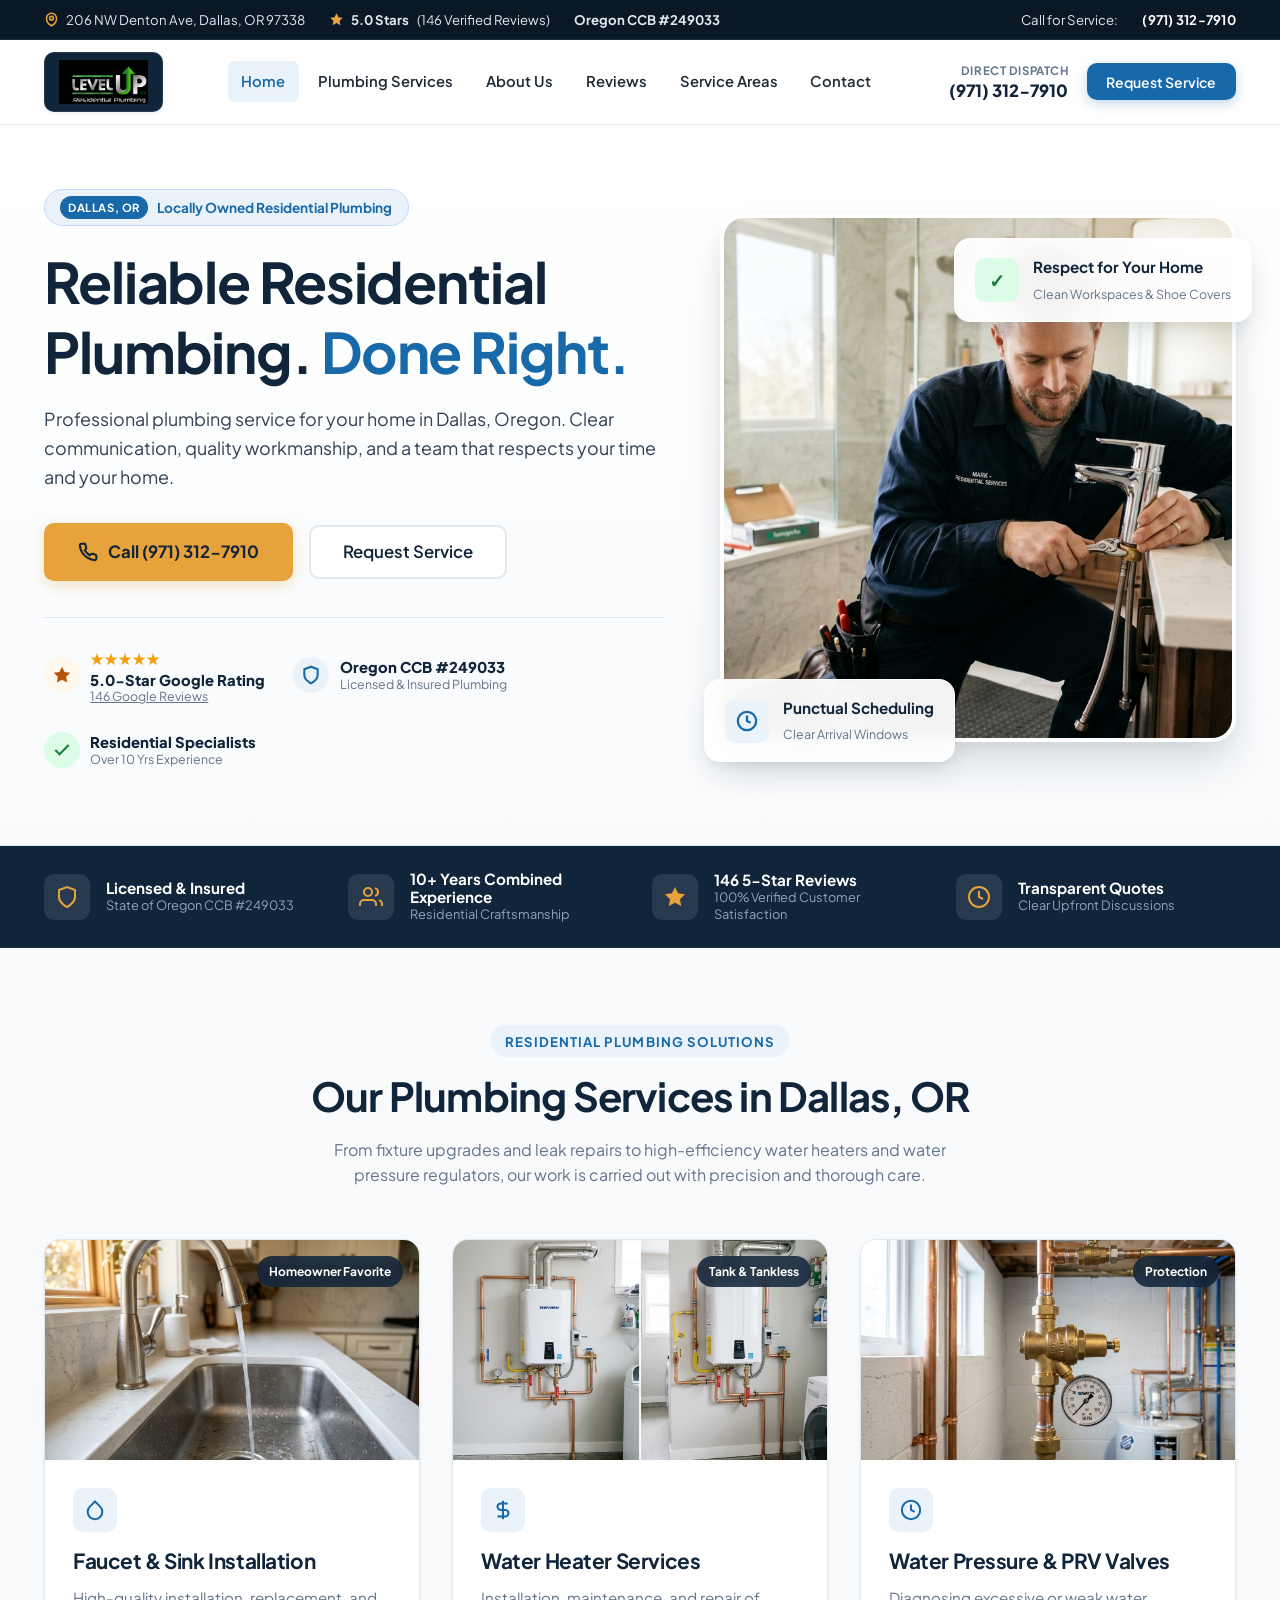
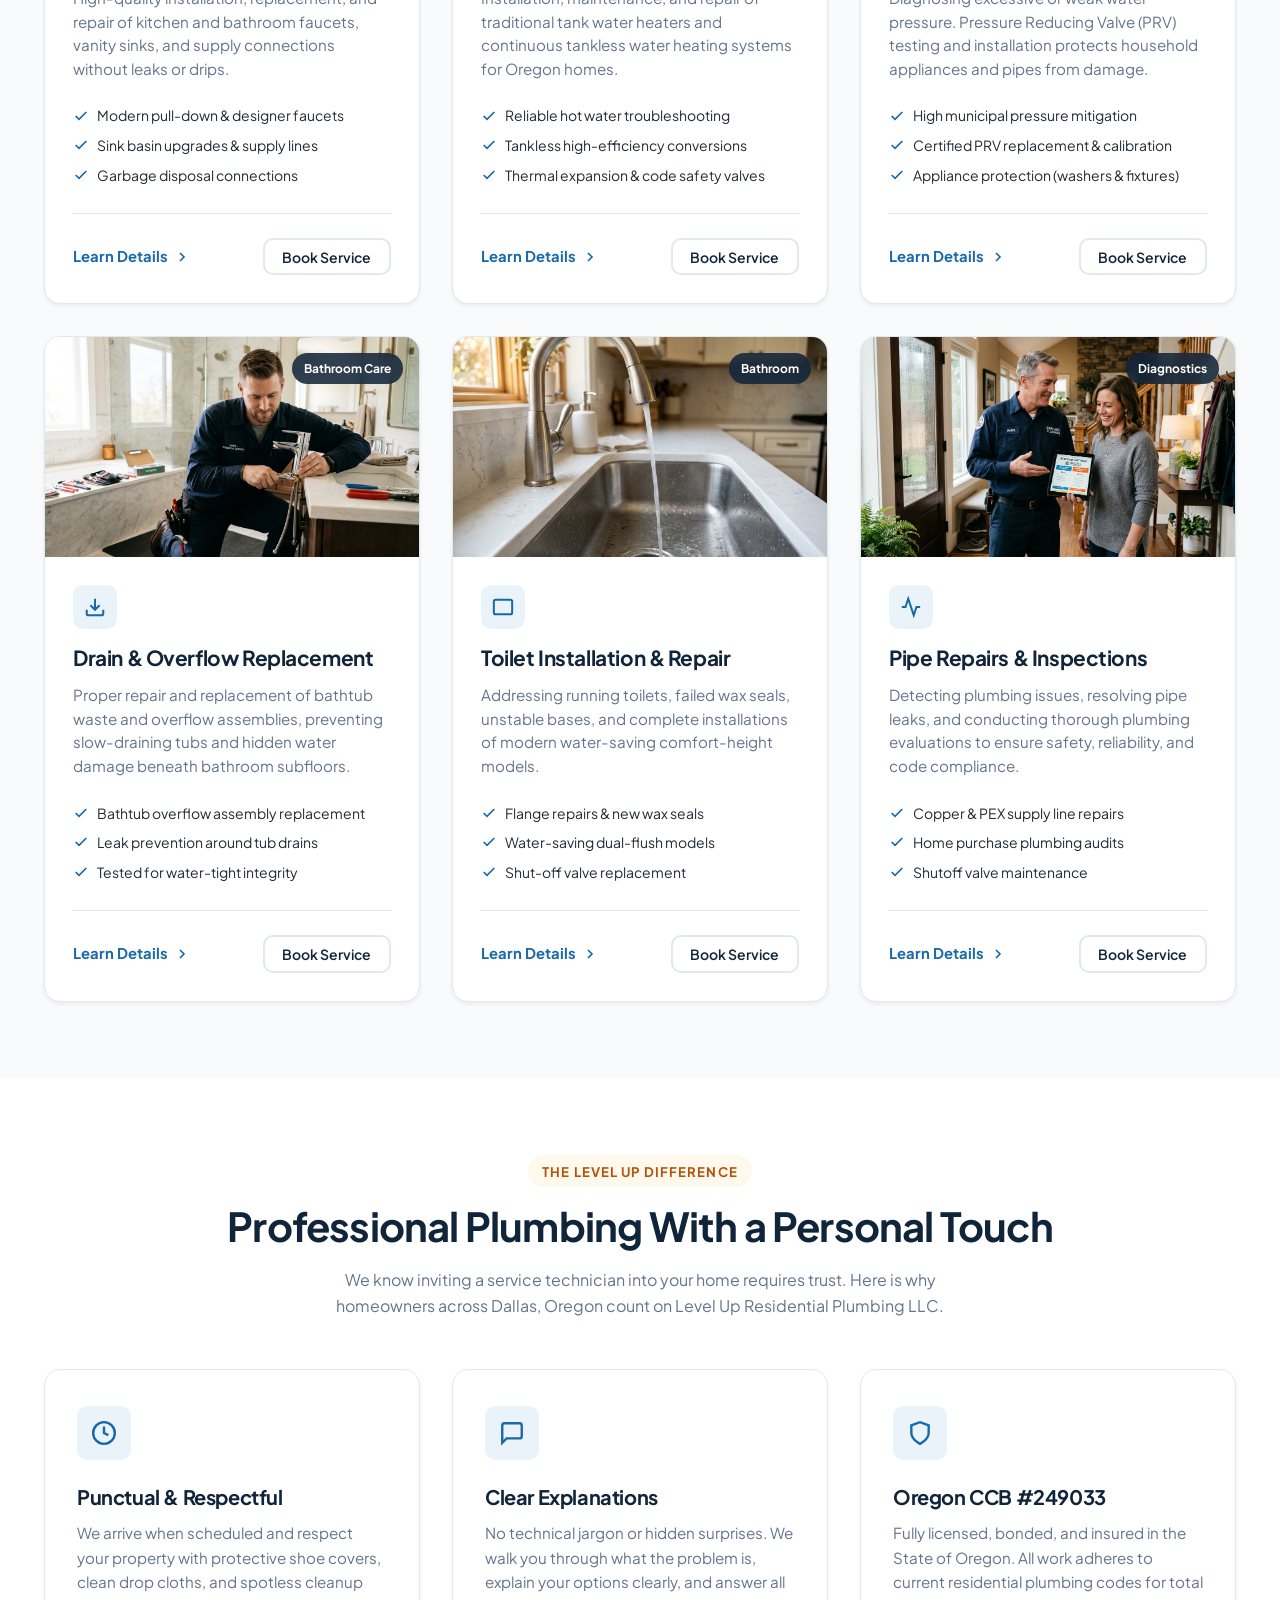
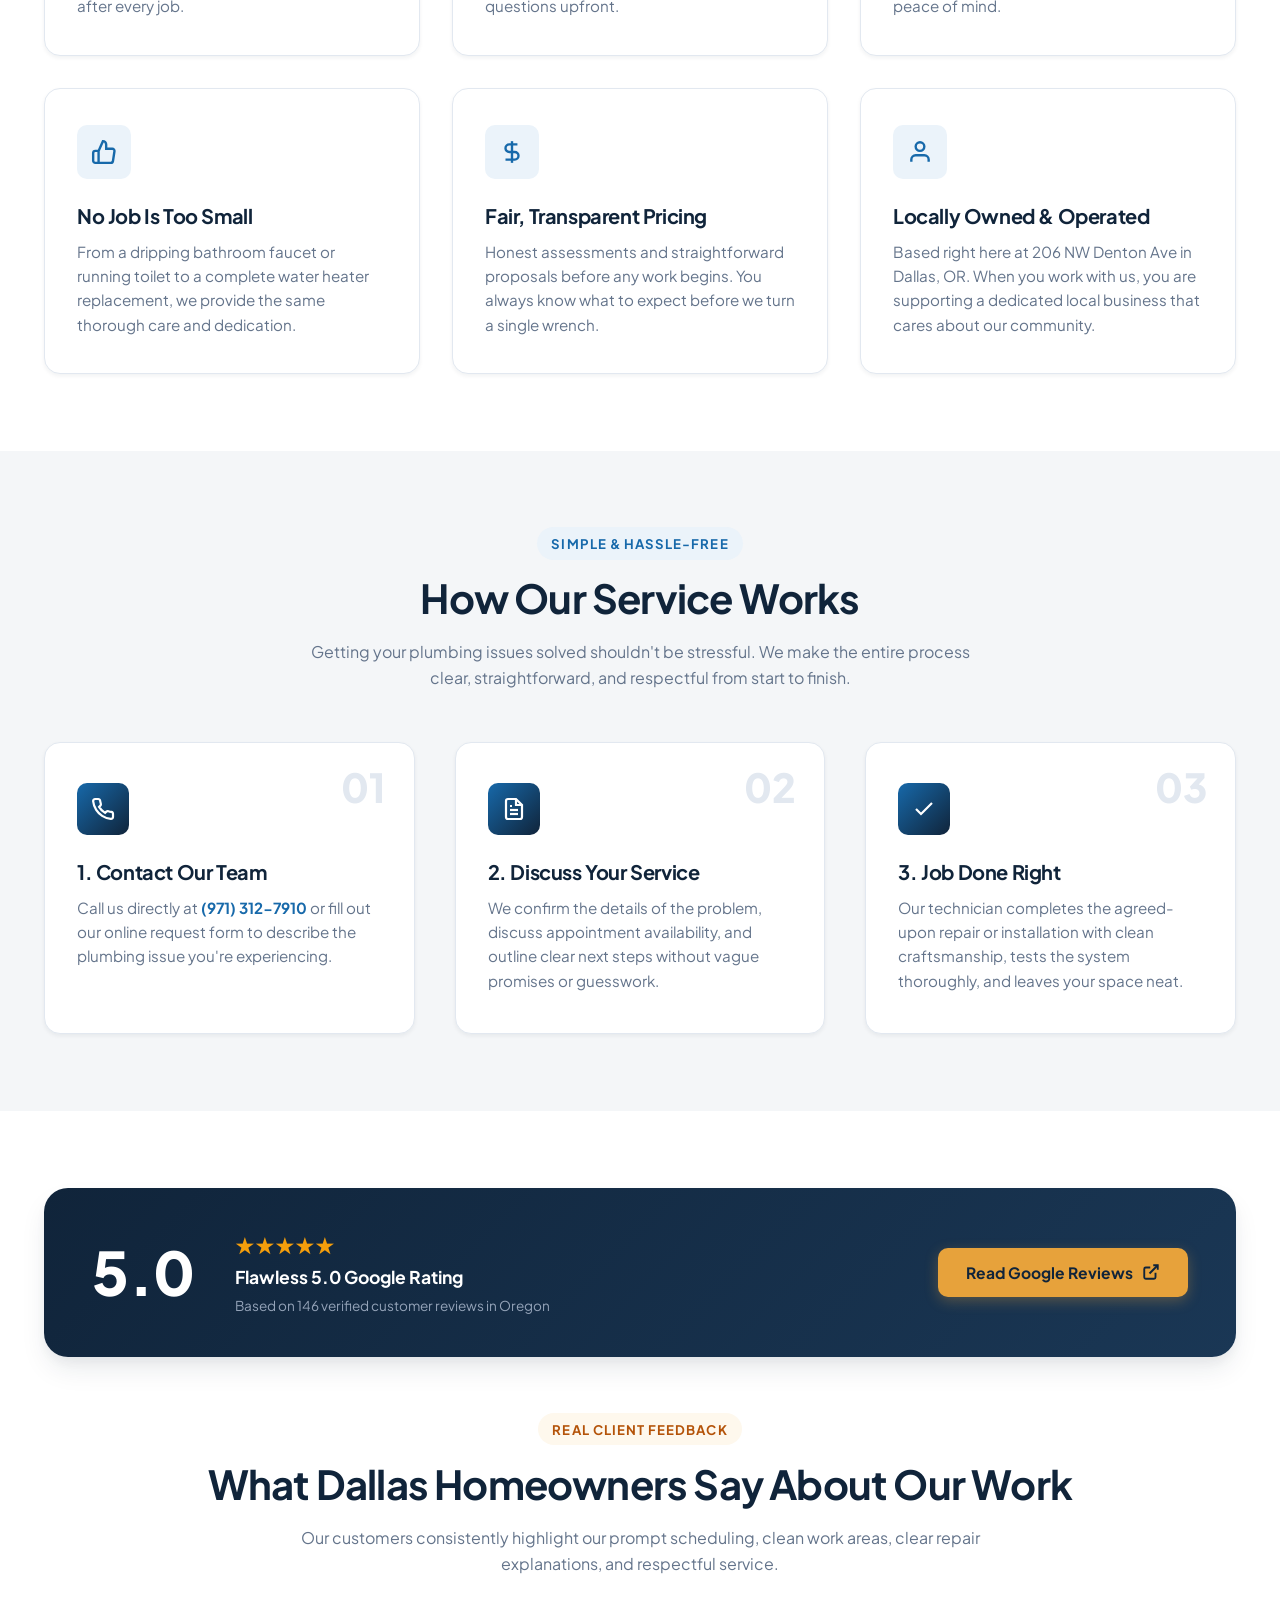
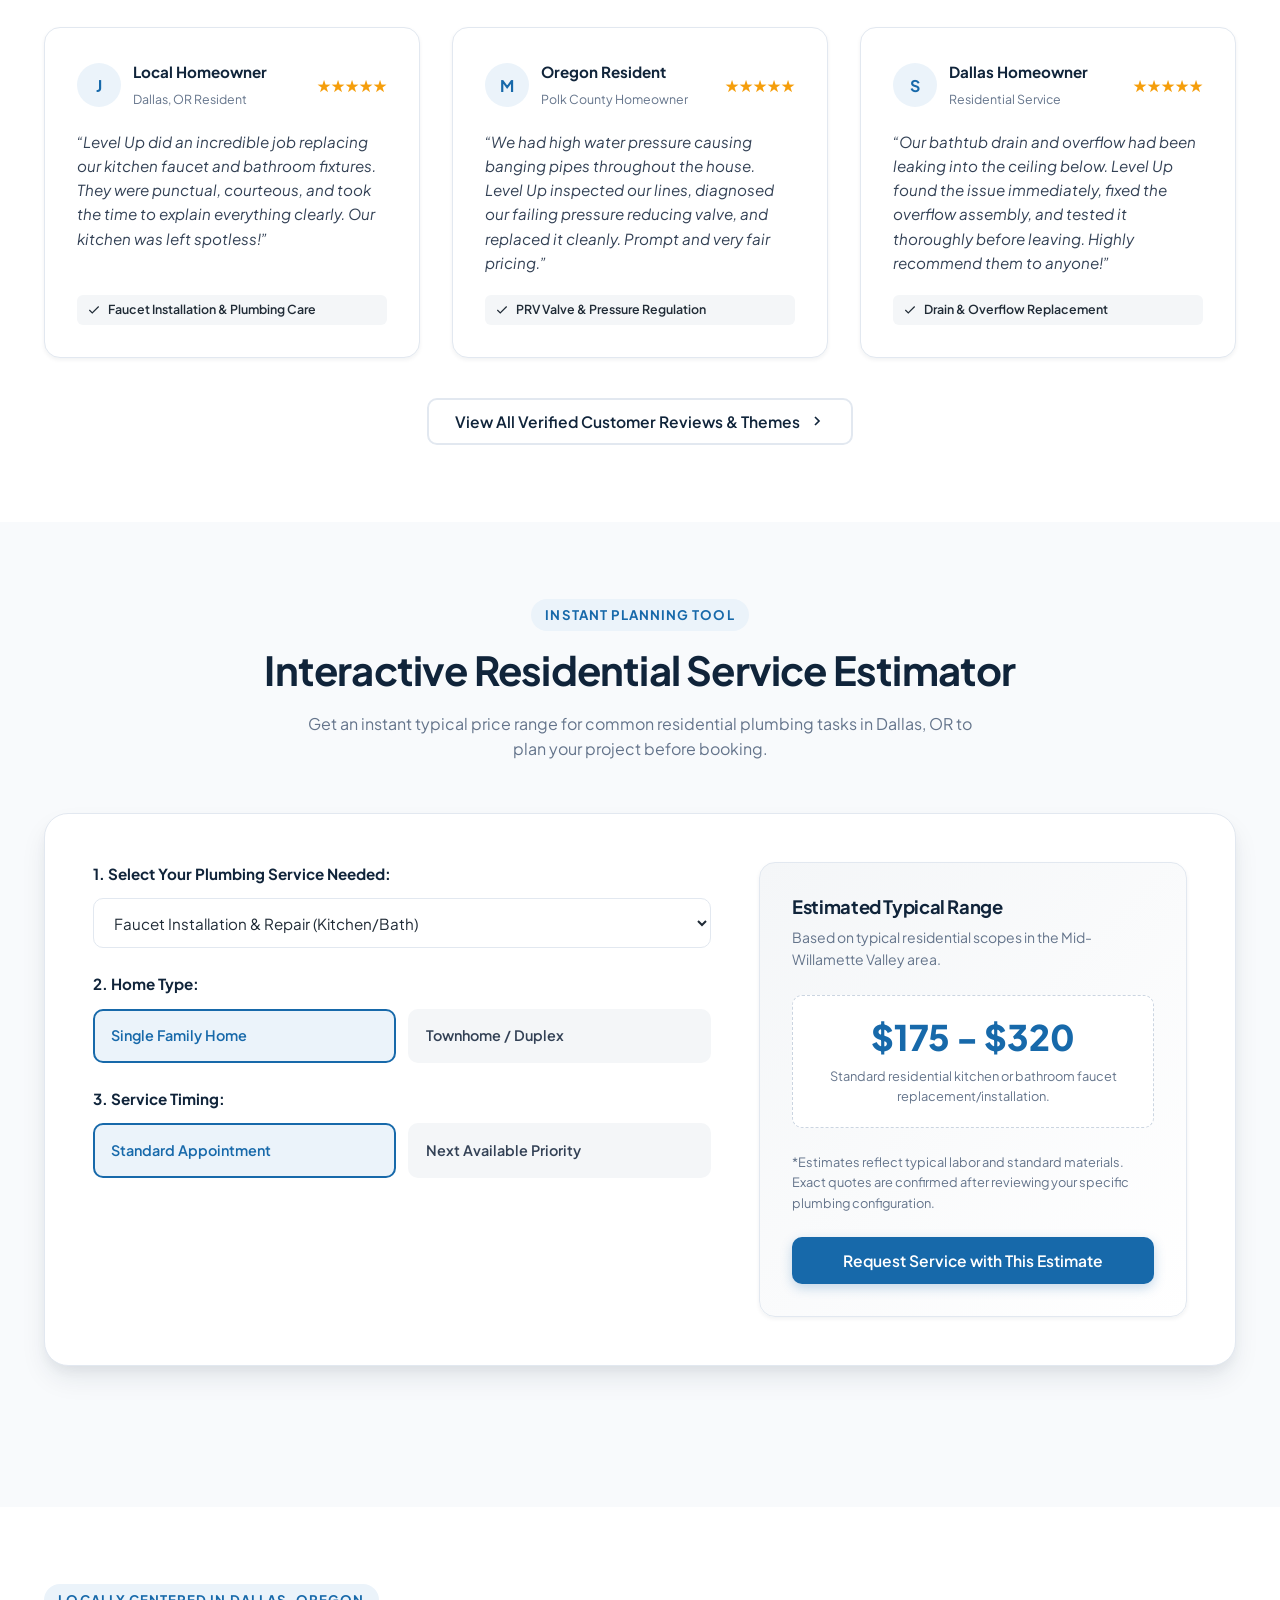
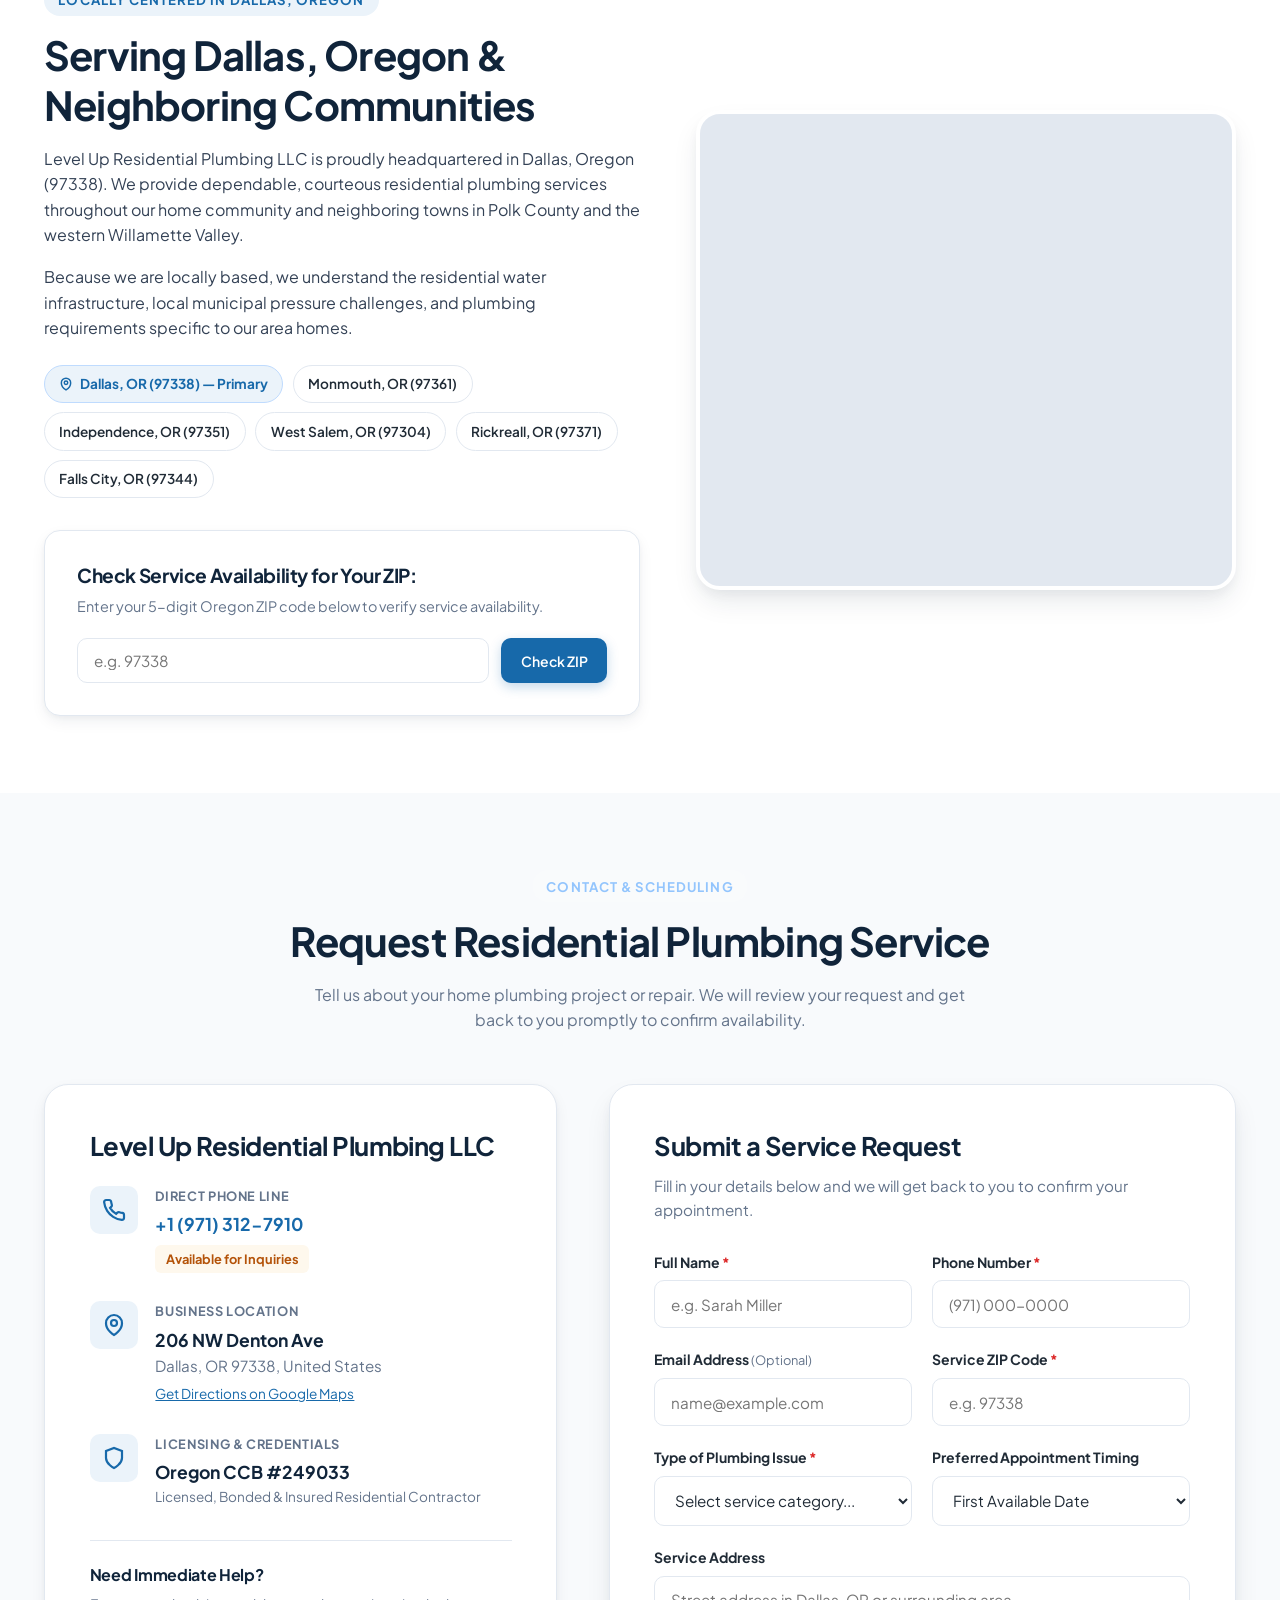
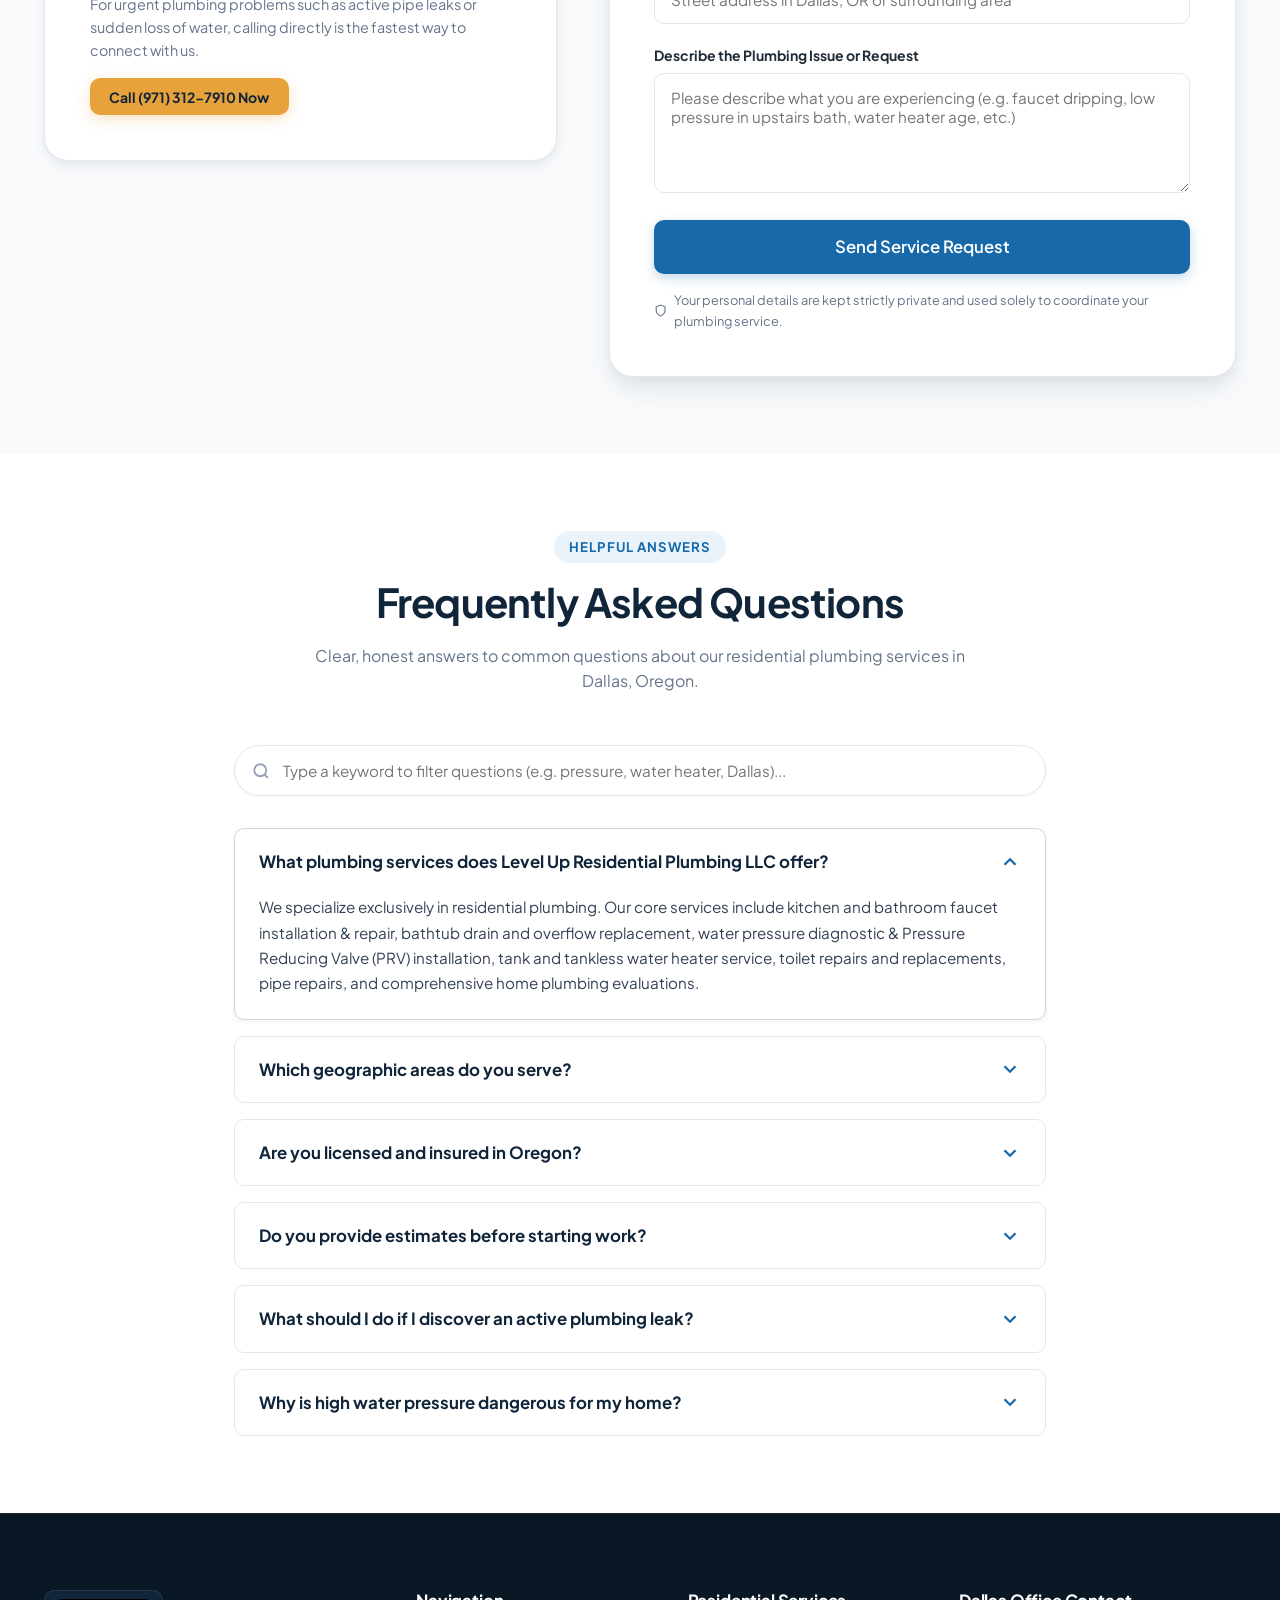
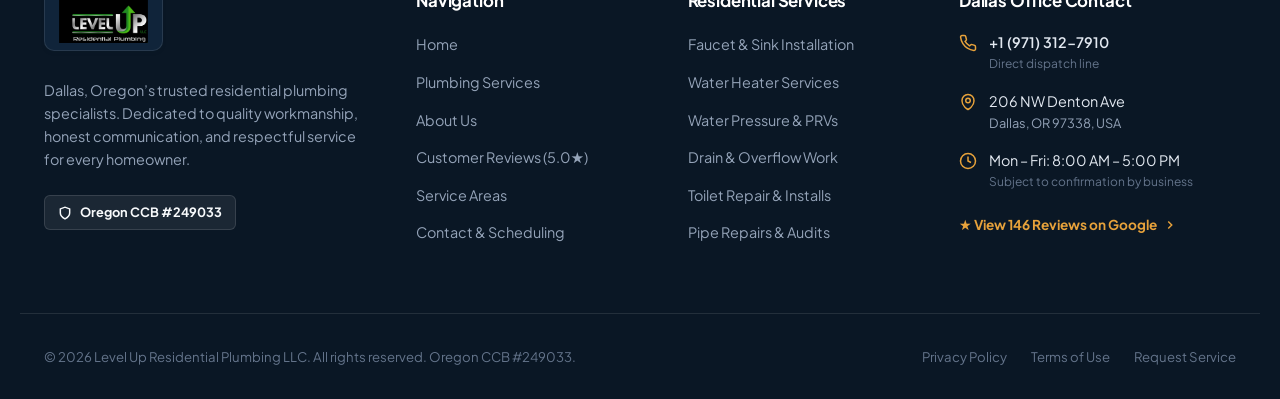
==== index.html @ d72665ab "feat: complete Level Up Residential Plumbing LLC website with official logo, services, estimator, an" ====
<!DOCTYPE html>
<html lang="en-US">
<head>
  <meta charset="UTF-8">
  <meta name="viewport" content="width=device-width, initial-scale=1.0">
  <title>Level Up Residential Plumbing LLC | Reliable Dallas, Oregon Plumbers</title>
  <meta name="description" content="Level Up Residential Plumbing LLC provides professional residential plumbing services in Dallas, OR and Polk County. CCB #249033. 5.0 Google Rated. Call (971) 312-7910.">
  <link rel="canonical" href="https://www.lvlupplumbing.com/">
  
  <!-- Open Graph / Meta -->
  <meta property="og:type" content="website">
  <meta property="og:title" content="Level Up Residential Plumbing LLC | Dallas, Oregon">
  <meta property="og:description" content="Professional residential plumbing for your home in Dallas, Oregon. Clear communication, quality workmanship, and 5.0-star customer service. CCB #249033.">
  <meta property="og:url" content="https://www.lvlupplumbing.com/">
  <meta property="og:image" content="assets/images/hero-plumber.jpg">

  <!-- Google Fonts: Plus Jakarta Sans -->
  <link rel="preconnect" href="https://fonts.googleapis.com">
  <link rel="preconnect" href="https://fonts.gstatic.com" crossorigin>
  <link href="https://fonts.googleapis.com/css2?family=Plus+Jakarta+Sans:wght@400;500;600;700;800&display=swap" rel="stylesheet">
  
  <!-- Main Stylesheet -->
  <link rel="stylesheet" href="assets/css/style.css">

  <!-- Schema.org Structured Data -->
  <script type="application/ld+json">
  {
    "@context": "https://schema.org",
    "@type": "Plumber",
    "name": "Level Up Residential Plumbing LLC",
    "image": "https://www.lvlupplumbing.com/assets/images/logo-original.png",
    "@id": "https://www.lvlupplumbing.com",
    "url": "https://www.lvlupplumbing.com",
    "telephone": "+1-971-312-7910",
    "address": {
      "@type": "PostalAddress",
      "streetAddress": "206 NW Denton Ave",
      "addressLocality": "Dallas",
      "addressRegion": "OR",
      "postalCode": "97338",
      "addressCountry": "US"
    },
    "geo": {
      "@type": "GeoCoordinates",
      "latitude": 44.9221,
      "longitude": -123.3188
    },
    "areaServed": [
      { "@type": "City", "name": "Dallas", "sameAs": "https://en.wikipedia.org/wiki/Dallas,_Oregon" },
      { "@type": "City", "name": "Monmouth" },
      { "@type": "City", "name": "Independence" },
      { "@type": "AdministrativeArea", "name": "Polk County, Oregon" }
    ],
    "aggregateRating": {
      "@type": "AggregateRating",
      "ratingValue": "5.0",
      "reviewCount": "146"
    },
    "priceRange": "$$",
    "license": "CCB# 249033"
  }
  </script>
</head>
<body>

  <!-- Top Credibility & Dispatch Bar -->
  <div class="top-bar">
    <div class="container top-bar-inner">
      <div class="top-bar-left">
        <span class="top-bar-item">
          <svg width="15" height="15" viewBox="0 0 24 24" fill="none" stroke="currentColor" stroke-width="2.5"><path d="M12 22s-8-4.5-8-11.8A8 8 0 0 1 12 2a8 8 0 0 1 8 8.2c0 7.3-8 11.8-8 11.8z"/><circle cx="12" cy="10" r="3"/></svg>
          206 NW Denton Ave, Dallas, OR 97338
        </span>
        <span class="top-bar-item">
          <svg width="15" height="15" viewBox="0 0 24 24" fill="currentColor"><path d="M12 2l3.09 6.26L22 9.27l-5 4.87 1.18 6.88L12 17.77l-6.18 3.25L7 14.14 2 9.27l6.91-1.01L12 2z"/></svg>
          <strong>5.0 Stars</strong> (146 Verified Reviews)
        </span>
        <span class="top-bar-item">
          <strong>Oregon CCB #249033</strong>
        </span>
      </div>
      <div class="top-bar-right">
        <span class="top-bar-item">Call for Service:</span>
        <a href="tel:+19713127910" class="top-bar-phone" id="topbar-call-link">(971) 312-7910</a>
      </div>
    </div>
  </div>

  <!-- Main Header Navigation -->
  <header class="main-header" id="site-header">
    <div class="container header-inner">
      <!-- Logo Branding -->
      <a href="index.html" class="brand-logo-wrap" aria-label="Level Up Residential Plumbing LLC Home">
        <img src="assets/images/logo.png" alt="Level Up Residential Plumbing LLC" class="brand-logo-img">
      </a>

      <!-- Desktop Navigation Menu -->
      <nav class="nav-menu" id="primary-navigation" aria-label="Main Navigation">
        <a href="index.html" class="nav-link active">Home</a>
        <a href="services.html" class="nav-link">Plumbing Services</a>
        <a href="about.html" class="nav-link">About Us</a>
        <a href="reviews.html" class="nav-link">Reviews</a>
        <a href="service-areas.html" class="nav-link">Service Areas</a>
        <a href="contact.html" class="nav-link">Contact</a>
      </nav>

      <!-- Header CTAs -->
      <div class="header-actions">
        <div class="header-phone-box">
          <span class="header-phone-label">Direct Dispatch</span>
          <a href="tel:+19713127910" class="header-phone-number" id="header-phone-link">(971) 312-7910</a>
        </div>
        <a href="contact.html" class="btn btn-primary btn-sm" id="header-cta-request">Request Service</a>
        
        <!-- Mobile Hamburger Toggle -->
        <button type="button" class="mobile-nav-toggle" aria-expanded="false" aria-controls="primary-navigation" aria-label="Toggle Navigation Menu">
          <svg viewBox="0 0 24 24" fill="none" stroke="currentColor" stroke-width="2.2" stroke-linecap="round" stroke-linejoin="round">
            <line x1="3" y1="12" x2="21" y2="12"></line>
            <line x1="3" y1="6" x2="21" y2="6"></line>
            <line x1="3" y1="18" x2="21" y2="18"></line>
          </svg>
        </button>
      </div>
    </div>
  </header>

  <main id="main-content">
    <!-- Hero Section -->
    <section class="hero-section" aria-label="Introduction">
      <div class="container hero-grid">
        <div class="hero-content">
          <div class="hero-pill">
            <span class="hero-pill-badge">Dallas, OR</span>
            <span>Locally Owned Residential Plumbing</span>
          </div>
          <h1 class="hero-headline">
            Reliable Residential Plumbing. <span class="highlight">Done Right.</span>
          </h1>
          <p class="hero-subheadline">
            Professional plumbing service for your home in Dallas, Oregon. Clear communication, quality workmanship, and a team that respects your time and your home.
          </p>
          <div class="hero-ctas">
            <a href="tel:+19713127910" class="btn btn-accent btn-lg" id="hero-cta-call">
              <svg width="20" height="20" viewBox="0 0 24 24" fill="none" stroke="currentColor" stroke-width="2.5"><path d="M22 16.92v3a2 2 0 0 1-2.18 2 19.79 19.79 0 0 1-8.63-3.07 19.5 19.5 0 0 1-6-6 19.79 19.79 0 0 1-3.07-8.67A2 2 0 0 1 4.11 2h3a2 2 0 0 1 2 1.72 12.84 12.84 0 0 0 .7 2.81 2 2 0 0 1-.45 2.11L8.09 9.91a16 16 0 0 0 6 6l1.27-1.27a2 2 0 0 1 2.11-.45 12.84 12.84 0 0 0 2.81.7A2 2 0 0 1 22 16.92z"/></svg>
              Call (971) 312-7910
            </a>
            <a href="#request-service" class="btn btn-secondary btn-lg" id="hero-cta-request">Request Service</a>
          </div>

          <!-- Compact Trust Strip -->
          <div class="trust-strip">
            <div class="trust-item">
              <div class="trust-item-icon">
                <svg width="20" height="20" viewBox="0 0 24 24" fill="currentColor"><path d="M12 2l3.09 6.26L22 9.27l-5 4.87 1.18 6.88L12 17.77l-6.18 3.25L7 14.14 2 9.27l6.91-1.01L12 2z"/></svg>
              </div>
              <div>
                <div class="trust-stars" aria-label="5 out of 5 stars">
                  ★★★★★
                </div>
                <div class="trust-text-primary">5.0-Star Google Rating</div>
                <div class="trust-text-sub"><a href="reviews.html" style="color:inherit;text-decoration:underline;">146 Google Reviews</a></div>
              </div>
            </div>

            <div class="trust-item">
              <div class="trust-item-icon" style="background-color: var(--color-blue-light); color: var(--color-accent-blue);">
                <svg width="20" height="20" viewBox="0 0 24 24" fill="none" stroke="currentColor" stroke-width="2.5"><path d="M12 22s8-4 8-10V5l-8-3-8 3v7c0 6 8 10 8 10z"/></svg>
              </div>
              <div>
                <div class="trust-text-primary">Oregon CCB #249033</div>
                <div class="trust-text-sub">Licensed & Insured Plumbing</div>
              </div>
            </div>

            <div class="trust-item">
              <div class="trust-item-icon" style="background-color: var(--color-success-bg); color: var(--color-success);">
                <svg width="20" height="20" viewBox="0 0 24 24" fill="none" stroke="currentColor" stroke-width="2.5"><polyline points="20 6 9 17 4 12"/></svg>
              </div>
              <div>
                <div class="trust-text-primary">Residential Specialists</div>
                <div class="trust-text-sub">Over 10 Yrs Experience</div>
              </div>
            </div>
          </div>
        </div>

        <!-- Hero Media Column -->
        <div class="hero-media-wrap">
          <div class="hero-image-card">
            <img src="assets/images/hero-plumber.jpg" alt="Level Up Residential Plumbing technician performing residential fixture installation in Dallas, Oregon home" width="600" height="520" loading="eager" fetchpriority="high">
          </div>

          <!-- Floating Badges -->
          <div class="hero-floating-card card-top-right">
            <div class="card-badge-icon green">✓</div>
            <div class="card-badge-text">
              <strong>Respect for Your Home</strong>
              <span>Clean Workspaces & Shoe Covers</span>
            </div>
          </div>

          <div class="hero-floating-card card-bottom-left">
            <div class="card-badge-icon blue">
              <svg width="22" height="22" viewBox="0 0 24 24" fill="none" stroke="currentColor" stroke-width="2.5"><circle cx="12" cy="12" r="10"/><polyline points="12 6 12 12 16 14"/></svg>
            </div>
            <div class="card-badge-text">
              <strong>Punctual Scheduling</strong>
              <span>Clear Arrival Windows</span>
            </div>
          </div>
        </div>
      </div>
    </section>

    <!-- Verified Credentials Ribbon -->
    <section class="credentials-bar" aria-label="Company Credentials">
      <div class="container credentials-grid">
        <div class="credential-item">
          <div class="credential-icon">
            <svg width="24" height="24" viewBox="0 0 24 24" fill="none" stroke="currentColor" stroke-width="2"><path d="M12 22s8-4 8-10V5l-8-3-8 3v7c0 6 8 10 8 10z"/></svg>
          </div>
          <div>
            <div class="credential-title">Licensed & Insured</div>
            <div class="credential-desc">State of Oregon CCB #249033</div>
          </div>
        </div>

        <div class="credential-item">
          <div class="credential-icon">
            <svg width="24" height="24" viewBox="0 0 24 24" fill="none" stroke="currentColor" stroke-width="2"><path d="M17 21v-2a4 4 0 0 0-4-4H5a4 4 0 0 0-4 4v2"/><circle cx="9" cy="7" r="4"/><path d="M23 21v-2a4 4 0 0 0-3-3.87"/><path d="M16 3.13a4 4 0 0 1 0 7.75"/></svg>
          </div>
          <div>
            <div class="credential-title">10+ Years Combined Experience</div>
            <div class="credential-desc">Residential Craftsmanship</div>
          </div>
        </div>

        <div class="credential-item">
          <div class="credential-icon">
            <svg width="24" height="24" viewBox="0 0 24 24" fill="currentColor"><path d="M12 2l3.09 6.26L22 9.27l-5 4.87 1.18 6.88L12 17.77l-6.18 3.25L7 14.14 2 9.27l6.91-1.01L12 2z"/></svg>
          </div>
          <div>
            <div class="credential-title">146 5-Star Reviews</div>
            <div class="credential-desc">100% Verified Customer Satisfaction</div>
          </div>
        </div>

        <div class="credential-item">
          <div class="credential-icon">
            <svg width="24" height="24" viewBox="0 0 24 24" fill="none" stroke="currentColor" stroke-width="2"><circle cx="12" cy="12" r="10"/><polyline points="12 6 12 12 16 14"/></svg>
          </div>
          <div>
            <div class="credential-title">Transparent Quotes</div>
            <div class="credential-desc">Clear Upfront Discussions</div>
          </div>
        </div>
      </div>
    </section>

    <!-- Plumbing Services Section -->
    <section class="section-py bg-subtle" id="services" aria-labelledby="services-heading">
      <div class="container">
        <div class="section-header text-center">
          <span class="section-tag">Residential Plumbing Solutions</span>
          <h2 class="section-title" id="services-heading">Our Plumbing Services in Dallas, OR</h2>
          <p class="section-subtitle">
            From fixture upgrades and leak repairs to high-efficiency water heaters and water pressure regulators, our work is carried out with precision and thorough care.
          </p>
        </div>

        <div class="services-grid">
          <!-- Service Card 1: Faucets & Sinks -->
          <article class="service-card">
            <div class="service-card-media">
              <img src="assets/images/faucet-sink.jpg" alt="Kitchen sink and brushed nickel faucet installation by Level Up Residential Plumbing" width="400" height="220" loading="lazy">
              <span class="service-badge">Homeowner Favorite</span>
            </div>
            <div class="service-card-body">
              <div class="service-icon-pill">
                <svg width="22" height="22" viewBox="0 0 24 24" fill="none" stroke="currentColor" stroke-width="2.2"><path d="M12 2.69l5.66 5.66a8 8 0 1 1-11.31 0z"/></svg>
              </div>
              <h3 class="service-card-title">Faucet & Sink Installation</h3>
              <p class="service-card-desc">
                High-quality installation, replacement, and repair of kitchen and bathroom faucets, vanity sinks, and supply connections without leaks or drips.
              </p>
              <ul class="service-card-points">
                <li><svg width="16" height="16" viewBox="0 0 24 24" fill="none" stroke="currentColor" stroke-width="2.5"><polyline points="20 6 9 17 4 12"/></svg> Modern pull-down & designer faucets</li>
                <li><svg width="16" height="16" viewBox="0 0 24 24" fill="none" stroke="currentColor" stroke-width="2.5"><polyline points="20 6 9 17 4 12"/></svg> Sink basin upgrades & supply lines</li>
                <li><svg width="16" height="16" viewBox="0 0 24 24" fill="none" stroke="currentColor" stroke-width="2.5"><polyline points="20 6 9 17 4 12"/></svg> Garbage disposal connections</li>
              </ul>
              <div class="service-card-footer">
                <a href="services/faucet-sink-installation.html" class="link-learn-more">
                  Learn Details
                  <svg width="16" height="16" viewBox="0 0 24 24" fill="none" stroke="currentColor" stroke-width="2.5"><polyline points="9 18 15 12 9 6"/></svg>
                </a>
                <a href="#request-service" class="btn btn-secondary btn-sm">Book Service</a>
              </div>
            </div>
          </article>

          <!-- Service Card 2: Water Heaters -->
          <article class="service-card">
            <div class="service-card-media">
              <img src="assets/images/water-heater.jpg" alt="High efficiency residential water heater installation by Level Up Residential Plumbing" width="400" height="220" loading="lazy">
              <span class="service-badge">Tank & Tankless</span>
            </div>
            <div class="service-card-body">
              <div class="service-icon-pill">
                <svg width="22" height="22" viewBox="0 0 24 24" fill="none" stroke="currentColor" stroke-width="2.2"><path d="M12 2v20"/><path d="M17 5H9.5a3.5 3.5 0 0 0 0 7h5a3.5 3.5 0 0 1 0 7H6"/></svg>
              </div>
              <h3 class="service-card-title">Water Heater Services</h3>
              <p class="service-card-desc">
                Installation, maintenance, and repair of traditional tank water heaters and continuous tankless water heating systems for Oregon homes.
              </p>
              <ul class="service-card-points">
                <li><svg width="16" height="16" viewBox="0 0 24 24" fill="none" stroke="currentColor" stroke-width="2.5"><polyline points="20 6 9 17 4 12"/></svg> Reliable hot water troubleshooting</li>
                <li><svg width="16" height="16" viewBox="0 0 24 24" fill="none" stroke="currentColor" stroke-width="2.5"><polyline points="20 6 9 17 4 12"/></svg> Tankless high-efficiency conversions</li>
                <li><svg width="16" height="16" viewBox="0 0 24 24" fill="none" stroke="currentColor" stroke-width="2.5"><polyline points="20 6 9 17 4 12"/></svg> Thermal expansion & code safety valves</li>
              </ul>
              <div class="service-card-footer">
                <a href="services/water-heater-services.html" class="link-learn-more">
                  Learn Details
                  <svg width="16" height="16" viewBox="0 0 24 24" fill="none" stroke="currentColor" stroke-width="2.5"><polyline points="9 18 15 12 9 6"/></svg>
                </a>
                <a href="#request-service" class="btn btn-secondary btn-sm">Book Service</a>
              </div>
            </div>
          </article>

          <!-- Service Card 3: Water Pressure & PRV -->
          <article class="service-card">
            <div class="service-card-media">
              <img src="assets/images/prv-pipe.jpg" alt="Pressure Reducing Valve installation with pressure gauge in residential plumbing line" width="400" height="220" loading="lazy">
              <span class="service-badge">Protection</span>
            </div>
            <div class="service-card-body">
              <div class="service-icon-pill">
                <svg width="22" height="22" viewBox="0 0 24 24" fill="none" stroke="currentColor" stroke-width="2.2"><circle cx="12" cy="12" r="10"/><path d="M12 6v6l4 2"/></svg>
              </div>
              <h3 class="service-card-title">Water Pressure & PRV Valves</h3>
              <p class="service-card-desc">
                Diagnosing excessive or weak water pressure. Pressure Reducing Valve (PRV) testing and installation protects household appliances and pipes from damage.
              </p>
              <ul class="service-card-points">
                <li><svg width="16" height="16" viewBox="0 0 24 24" fill="none" stroke="currentColor" stroke-width="2.5"><polyline points="20 6 9 17 4 12"/></svg> High municipal pressure mitigation</li>
                <li><svg width="16" height="16" viewBox="0 0 24 24" fill="none" stroke="currentColor" stroke-width="2.5"><polyline points="20 6 9 17 4 12"/></svg> Certified PRV replacement & calibration</li>
                <li><svg width="16" height="16" viewBox="0 0 24 24" fill="none" stroke="currentColor" stroke-width="2.5"><polyline points="20 6 9 17 4 12"/></svg> Appliance protection (washers & fixtures)</li>
              </ul>
              <div class="service-card-footer">
                <a href="services/water-pressure-prv.html" class="link-learn-more">
                  Learn Details
                  <svg width="16" height="16" viewBox="0 0 24 24" fill="none" stroke="currentColor" stroke-width="2.5"><polyline points="9 18 15 12 9 6"/></svg>
                </a>
                <a href="#request-service" class="btn btn-secondary btn-sm">Book Service</a>
              </div>
            </div>
          </article>

          <!-- Service Card 4: Drain & Overflow -->
          <article class="service-card">
            <div class="service-card-media">
              <img src="assets/images/hero-plumber.jpg" alt="Bathtub drain and overflow replacement by Level Up Residential Plumbing" width="400" height="220" loading="lazy">
              <span class="service-badge">Bathroom Care</span>
            </div>
            <div class="service-card-body">
              <div class="service-icon-pill">
                <svg width="22" height="22" viewBox="0 0 24 24" fill="none" stroke="currentColor" stroke-width="2.2"><path d="M21 15v4a2 2 0 0 1-2 2H5a2 2 0 0 1-2-2v-4"/><polyline points="7 10 12 15 17 10"/><line x1="12" y1="15" x2="12" y2="3"/></svg>
              </div>
              <h3 class="service-card-title">Drain & Overflow Replacement</h3>
              <p class="service-card-desc">
                Proper repair and replacement of bathtub waste and overflow assemblies, preventing slow-draining tubs and hidden water damage beneath bathroom subfloors.
              </p>
              <ul class="service-card-points">
                <li><svg width="16" height="16" viewBox="0 0 24 24" fill="none" stroke="currentColor" stroke-width="2.5"><polyline points="20 6 9 17 4 12"/></svg> Bathtub overflow assembly replacement</li>
                <li><svg width="16" height="16" viewBox="0 0 24 24" fill="none" stroke="currentColor" stroke-width="2.5"><polyline points="20 6 9 17 4 12"/></svg> Leak prevention around tub drains</li>
                <li><svg width="16" height="16" viewBox="0 0 24 24" fill="none" stroke="currentColor" stroke-width="2.5"><polyline points="20 6 9 17 4 12"/></svg> Tested for water-tight integrity</li>
              </ul>
              <div class="service-card-footer">
                <a href="services/drain-overflow-replacement.html" class="link-learn-more">
                  Learn Details
                  <svg width="16" height="16" viewBox="0 0 24 24" fill="none" stroke="currentColor" stroke-width="2.5"><polyline points="9 18 15 12 9 6"/></svg>
                </a>
                <a href="#request-service" class="btn btn-secondary btn-sm">Book Service</a>
              </div>
            </div>
          </article>

          <!-- Service Card 5: Toilet Installation & Repairs -->
          <article class="service-card">
            <div class="service-card-media">
              <img src="assets/images/faucet-sink.jpg" alt="Modern toilet installation and repair service" width="400" height="220" loading="lazy">
              <span class="service-badge">Bathroom</span>
            </div>
            <div class="service-card-body">
              <div class="service-icon-pill">
                <svg width="22" height="22" viewBox="0 0 24 24" fill="none" stroke="currentColor" stroke-width="2.2"><path d="M4 4h16c1.1 0 2 .9 2 2v12c0 1.1-.9 2-2 2H4c-1.1 0-2-.9-2-2V6c0-1.1.9-2 2-2z"/></svg>
              </div>
              <h3 class="service-card-title">Toilet Installation & Repair</h3>
              <p class="service-card-desc">
                Addressing running toilets, failed wax seals, unstable bases, and complete installations of modern water-saving comfort-height models.
              </p>
              <ul class="service-card-points">
                <li><svg width="16" height="16" viewBox="0 0 24 24" fill="none" stroke="currentColor" stroke-width="2.5"><polyline points="20 6 9 17 4 12"/></svg> Flange repairs & new wax seals</li>
                <li><svg width="16" height="16" viewBox="0 0 24 24" fill="none" stroke="currentColor" stroke-width="2.5"><polyline points="20 6 9 17 4 12"/></svg> Water-saving dual-flush models</li>
                <li><svg width="16" height="16" viewBox="0 0 24 24" fill="none" stroke="currentColor" stroke-width="2.5"><polyline points="20 6 9 17 4 12"/></svg> Shut-off valve replacement</li>
              </ul>
              <div class="service-card-footer">
                <a href="services/faucet-sink-installation.html" class="link-learn-more">
                  Learn Details
                  <svg width="16" height="16" viewBox="0 0 24 24" fill="none" stroke="currentColor" stroke-width="2.5"><polyline points="9 18 15 12 9 6"/></svg>
                </a>
                <a href="#request-service" class="btn btn-secondary btn-sm">Book Service</a>
              </div>
            </div>
          </article>

          <!-- Service Card 6: Pipe Repairs & Inspections -->
          <article class="service-card">
            <div class="service-card-media">
              <img src="assets/images/consultation.jpg" alt="Level Up technician inspecting residential plumbing system" width="400" height="220" loading="lazy">
              <span class="service-badge">Diagnostics</span>
            </div>
            <div class="service-card-body">
              <div class="service-icon-pill">
                <svg width="22" height="22" viewBox="0 0 24 24" fill="none" stroke="currentColor" stroke-width="2.2"><path d="M22 12h-4l-3 9L9 3l-3 9H2"/></svg>
              </div>
              <h3 class="service-card-title">Pipe Repairs & Inspections</h3>
              <p class="service-card-desc">
                Detecting plumbing issues, resolving pipe leaks, and conducting thorough plumbing evaluations to ensure safety, reliability, and code compliance.
              </p>
              <ul class="service-card-points">
                <li><svg width="16" height="16" viewBox="0 0 24 24" fill="none" stroke="currentColor" stroke-width="2.5"><polyline points="20 6 9 17 4 12"/></svg> Copper & PEX supply line repairs</li>
                <li><svg width="16" height="16" viewBox="0 0 24 24" fill="none" stroke="currentColor" stroke-width="2.5"><polyline points="20 6 9 17 4 12"/></svg> Home purchase plumbing audits</li>
                <li><svg width="16" height="16" viewBox="0 0 24 24" fill="none" stroke="currentColor" stroke-width="2.5"><polyline points="20 6 9 17 4 12"/></svg> Shutoff valve maintenance</li>
              </ul>
              <div class="service-card-footer">
                <a href="services/pipe-repair-inspection.html" class="link-learn-more">
                  Learn Details
                  <svg width="16" height="16" viewBox="0 0 24 24" fill="none" stroke="currentColor" stroke-width="2.5"><polyline points="9 18 15 12 9 6"/></svg>
                </a>
                <a href="#request-service" class="btn btn-secondary btn-sm">Book Service</a>
              </div>
            </div>
          </article>
        </div>
      </div>
    </section>

    <!-- Why Homeowners Choose Level Up -->
    <section class="section-py bg-white" aria-labelledby="why-us-heading">
      <div class="container">
        <div class="section-header text-center">
          <span class="section-tag tag-amber">The Level Up Difference</span>
          <h2 class="section-title" id="why-us-heading">Professional Plumbing With a Personal Touch</h2>
          <p class="section-subtitle">
            We know inviting a service technician into your home requires trust. Here is why homeowners across Dallas, Oregon count on Level Up Residential Plumbing LLC.
          </p>
        </div>

        <div class="values-grid">
          <div class="value-card">
            <div class="value-icon-box">
              <svg width="26" height="26" viewBox="0 0 24 24" fill="none" stroke="currentColor" stroke-width="2.2"><circle cx="12" cy="12" r="10"/><polyline points="12 6 12 12 16 14"/></svg>
            </div>
            <h3>Punctual & Respectful</h3>
            <p>
              We arrive when scheduled and respect your property with protective shoe covers, clean drop cloths, and spotless cleanup after every job.
            </p>
          </div>

          <div class="value-card">
            <div class="value-icon-box">
              <svg width="26" height="26" viewBox="0 0 24 24" fill="none" stroke="currentColor" stroke-width="2.2"><path d="M21 15a2 2 0 0 1-2 2H7l-4 4V5a2 2 0 0 1 2-2h14a2 2 0 0 1 2 2z"/></svg>
            </div>
            <h3>Clear Explanations</h3>
            <p>
              No technical jargon or hidden surprises. We walk you through what the problem is, explain your options clearly, and answer all questions upfront.
            </p>
          </div>

          <div class="value-card">
            <div class="value-icon-box">
              <svg width="26" height="26" viewBox="0 0 24 24" fill="none" stroke="currentColor" stroke-width="2.2"><path d="M12 22s8-4 8-10V5l-8-3-8 3v7c0 6 8 10 8 10z"/></svg>
            </div>
            <h3>Oregon CCB #249033</h3>
            <p>
              Fully licensed, bonded, and insured in the State of Oregon. All work adheres to current residential plumbing codes for total peace of mind.
            </p>
          </div>

          <div class="value-card">
            <div class="value-icon-box">
              <svg width="26" height="26" viewBox="0 0 24 24" fill="none" stroke="currentColor" stroke-width="2.2"><path d="M14 9V5a3 3 0 0 0-3-3l-4 9v11h11.28a2 2 0 0 0 2-1.7l1.38-9a2 2 0 0 0-2-2.3zM7 22H4a2 2 0 0 1-2-2v-7a2 2 0 0 1 2-2h3"/></svg>
            </div>
            <h3>No Job Is Too Small</h3>
            <p>
              From a dripping bathroom faucet or running toilet to a complete water heater replacement, we provide the same thorough care and dedication.
            </p>
          </div>

          <div class="value-card">
            <div class="value-icon-box">
              <svg width="26" height="26" viewBox="0 0 24 24" fill="none" stroke="currentColor" stroke-width="2.2"><path d="M12 2v20"/><path d="M17 5H9.5a3.5 3.5 0 0 0 0 7h5a3.5 3.5 0 0 1 0 7H6"/></svg>
            </div>
            <h3>Fair, Transparent Pricing</h3>
            <p>
              Honest assessments and straightforward proposals before any work begins. You always know what to expect before we turn a single wrench.
            </p>
          </div>

          <div class="value-card">
            <div class="value-icon-box">
              <svg width="26" height="26" viewBox="0 0 24 24" fill="none" stroke="currentColor" stroke-width="2.2"><path d="M20 21v-2a4 4 0 0 0-4-4H8a4 4 0 0 0-4 4v2"/><circle cx="12" cy="7" r="4"/></svg>
            </div>
            <h3>Locally Owned & Operated</h3>
            <p>
              Based right here at 206 NW Denton Ave in Dallas, OR. When you work with us, you are supporting a dedicated local business that cares about our community.
            </p>
          </div>
        </div>
      </div>
    </section>

    <!-- 3-Step How It Works -->
    <section class="section-py bg-light" aria-labelledby="process-heading">
      <div class="container">
        <div class="section-header text-center">
          <span class="section-tag">Simple & Hassle-Free</span>
          <h2 class="section-title" id="process-heading">How Our Service Works</h2>
          <p class="section-subtitle">
            Getting your plumbing issues solved shouldn't be stressful. We make the entire process clear, straightforward, and respectful from start to finish.
          </p>
        </div>

        <div class="process-grid">
          <div class="process-step">
            <span class="process-number">01</span>
            <div class="process-icon-wrap">
              <svg width="24" height="24" viewBox="0 0 24 24" fill="none" stroke="currentColor" stroke-width="2.2"><path d="M22 16.92v3a2 2 0 0 1-2.18 2 19.79 19.79 0 0 1-8.63-3.07 19.5 19.5 0 0 1-6-6 19.79 19.79 0 0 1-3.07-8.67A2 2 0 0 1 4.11 2h3a2 2 0 0 1 2 1.72 12.84 12.84 0 0 0 .7 2.81 2 2 0 0 1-.45 2.11L8.09 9.91a16 16 0 0 0 6 6l1.27-1.27a2 2 0 0 1 2.11-.45 12.84 12.84 0 0 0 2.81.7A2 2 0 0 1 22 16.92z"/></svg>
            </div>
            <h3>1. Contact Our Team</h3>
            <p>
              Call us directly at <a href="tel:+19713127910"><strong>(971) 312-7910</strong></a> or fill out our online request form to describe the plumbing issue you're experiencing.
            </p>
          </div>

          <div class="process-step">
            <span class="process-number">02</span>
            <div class="process-icon-wrap">
              <svg width="24" height="24" viewBox="0 0 24 24" fill="none" stroke="currentColor" stroke-width="2.2"><path d="M14 2H6a2 2 0 0 0-2 2v16a2 2 0 0 0 2 2h12a2 2 0 0 0 2-2V8z"/><polyline points="14 2 14 8 20 8"/><line x1="16" y1="13" x2="8" y2="13"/><line x1="16" y1="17" x2="8" y2="17"/><polyline points="10 9 9 9 8 9"/></svg>
            </div>
            <h3>2. Discuss Your Service</h3>
            <p>
              We confirm the details of the problem, discuss appointment availability, and outline clear next steps without vague promises or guesswork.
            </p>
          </div>

          <div class="process-step">
            <span class="process-number">03</span>
            <div class="process-icon-wrap">
              <svg width="24" height="24" viewBox="0 0 24 24" fill="none" stroke="currentColor" stroke-width="2.2"><polyline points="20 6 9 17 4 12"/></svg>
            </div>
            <h3>3. Job Done Right</h3>
            <p>
              Our technician completes the agreed-upon repair or installation with clean craftsmanship, tests the system thoroughly, and leaves your space neat.
            </p>
          </div>
        </div>
      </div>
    </section>

    <!-- Customer Reviews & Testimonials Section -->
    <section class="section-py bg-white" id="reviews" aria-labelledby="reviews-heading">
      <div class="container">
        <!-- Review Scorecard -->
        <div class="reviews-summary-card">
          <div class="reviews-summary-left">
            <div class="score-display">
              <span class="score-huge">5.0</span>
            </div>
            <div class="score-details">
              <div class="trust-stars" style="font-size:1.4rem;">★★★★★</div>
              <strong>Flawless 5.0 Google Rating</strong>
              <span>Based on 146 verified customer reviews in Oregon</span>
            </div>
          </div>
          <div>
            <a href="https://www.google.com/search?q=Level+Up+Residential+Plumbing+LLC+Dallas+OR+reviews" target="_blank" rel="noopener noreferrer" class="btn btn-accent">
              Read Google Reviews
              <svg width="18" height="18" viewBox="0 0 24 24" fill="none" stroke="currentColor" stroke-width="2.5"><path d="M18 13v6a2 2 0 0 1-2 2H5a2 2 0 0 1-2-2V8a2 2 0 0 1 2-2h6"/><polyline points="15 3 21 3 21 9"/><line x1="10" y1="14" x2="21" y2="3"/></svg>
            </a>
          </div>
        </div>

        <div class="section-header text-center">
          <span class="section-tag tag-amber">Real Client Feedback</span>
          <h2 class="section-title" id="reviews-heading">What Dallas Homeowners Say About Our Work</h2>
          <p class="section-subtitle">
            Our customers consistently highlight our prompt scheduling, clean work areas, clear repair explanations, and respectful service.
          </p>
        </div>

        <div class="reviews-grid">
          <!-- Review 1: Faucet & Workmanship -->
          <article class="review-card">
            <div class="review-card-header">
              <div class="review-author-wrap">
                <div class="author-avatar">J</div>
                <div class="author-meta">
                  <strong>Local Homeowner</strong>
                  <span>Dallas, OR Resident</span>
                </div>
              </div>
              <div class="trust-stars">★★★★★</div>
            </div>
            <p class="review-quote">
              “Level Up did an incredible job replacing our kitchen faucet and bathroom fixtures. They were punctual, courteous, and took the time to explain everything clearly. Our kitchen was left spotless!”
            </p>
            <div class="review-service-tag">
              <svg width="14" height="14" viewBox="0 0 24 24" fill="none" stroke="currentColor" stroke-width="2"><polyline points="20 6 9 17 4 12"/></svg>
              Faucet Installation & Plumbing Care
            </div>
          </article>

          <!-- Review 2: PRV & Pressure Issues -->
          <article class="review-card">
            <div class="review-card-header">
              <div class="review-author-wrap">
                <div class="author-avatar">M</div>
                <div class="author-meta">
                  <strong>Oregon Resident</strong>
                  <span>Polk County Homeowner</span>
                </div>
              </div>
              <div class="trust-stars">★★★★★</div>
            </div>
            <p class="review-quote">
              “We had high water pressure causing banging pipes throughout the house. Level Up inspected our lines, diagnosed our failing pressure reducing valve, and replaced it cleanly. Prompt and very fair pricing.”
            </p>
            <div class="review-service-tag">
              <svg width="14" height="14" viewBox="0 0 24 24" fill="none" stroke="currentColor" stroke-width="2"><polyline points="20 6 9 17 4 12"/></svg>
              PRV Valve & Pressure Regulation
            </div>
          </article>

          <!-- Review 3: Drain & Overflow -->
          <article class="review-card">
            <div class="review-card-header">
              <div class="review-author-wrap">
                <div class="author-avatar">S</div>
                <div class="author-meta">
                  <strong>Dallas Homeowner</strong>
                  <span>Residential Service</span>
                </div>
              </div>
              <div class="trust-stars">★★★★★</div>
            </div>
            <p class="review-quote">
              “Our bathtub drain and overflow had been leaking into the ceiling below. Level Up found the issue immediately, fixed the overflow assembly, and tested it thoroughly before leaving. Highly recommend them to anyone!”
            </p>
            <div class="review-service-tag">
              <svg width="14" height="14" viewBox="0 0 24 24" fill="none" stroke="currentColor" stroke-width="2"><polyline points="20 6 9 17 4 12"/></svg>
              Drain & Overflow Replacement
            </div>
          </article>
        </div>

        <div class="text-center" style="margin-top:2.5rem;">
          <a href="reviews.html" class="btn btn-secondary">
            View All Verified Customer Reviews & Themes
            <svg width="16" height="16" viewBox="0 0 24 24" fill="none" stroke="currentColor" stroke-width="2.5"><polyline points="9 18 15 12 9 6"/></svg>
          </a>
        </div>
      </div>
    </section>

    <!-- Interactive Plumbing Cost Estimator Widget -->
    <section class="section-py bg-subtle" aria-labelledby="estimator-heading">
      <div class="container">
        <div class="section-header text-center">
          <span class="section-tag">Instant Planning Tool</span>
          <h2 class="section-title" id="estimator-heading">Interactive Residential Service Estimator</h2>
          <p class="section-subtitle">
            Get an instant typical price range for common residential plumbing tasks in Dallas, OR to plan your project before booking.
          </p>
        </div>

        <div class="estimator-card">
          <div class="estimator-grid">
            <div class="estimator-options">
              <div>
                <label class="calc-group-label" for="calc-issue">1. Select Your Plumbing Service Needed:</label>
                <select class="form-select" id="calc-issue">
                  <option value="faucet" selected>Faucet Installation & Repair (Kitchen/Bath)</option>
                  <option value="toilet">Toilet Installation, Flange Repair or Re-sealing</option>
                  <option value="prv">Water Pressure Issue / Pressure Reducing Valve (PRV)</option>
                  <option value="drain-overflow">Bathtub Drain & Overflow Replacement</option>
                  <option value="water-heater-repair">Water Heater Diagnostics & Repair</option>
                  <option value="water-heater-install">Complete Water Heater Installation (Tank/Tankless)</option>
                  <option value="inspection">Comprehensive Home Plumbing Inspection</option>
                </select>
              </div>

              <div>
                <label class="calc-group-label">2. Home Type:</label>
                <div class="calc-radio-grid">
                  <label class="calc-radio-label checked">
                    <input type="radio" name="calc-type" value="single" checked style="display:none;">
                    <span>Single Family Home</span>
                  </label>
                  <label class="calc-radio-label">
                    <input type="radio" name="calc-type" value="townhome" style="display:none;">
                    <span>Townhome / Duplex</span>
                  </label>
                </div>
              </div>

              <div>
                <label class="calc-group-label">3. Service Timing:</label>
                <div class="calc-radio-grid">
                  <label class="calc-radio-label checked">
                    <input type="radio" name="calc-urgency" value="standard" checked style="display:none;">
                    <span>Standard Appointment</span>
                  </label>
                  <label class="calc-radio-label">
                    <input type="radio" name="calc-urgency" value="priority" style="display:none;">
                    <span>Next Available Priority</span>
                  </label>
                </div>
              </div>
            </div>

            <div class="estimator-summary-panel">
              <h3 style="font-size:1.15rem;margin-bottom:0.5rem;">Estimated Typical Range</h3>
              <p style="font-size:0.875rem;color:var(--color-text-muted);">Based on typical residential scopes in the Mid-Willamette Valley area.</p>
              
              <div class="estimate-price-box">
                <div class="estimate-range">$175 - $320</div>
                <div class="estimate-note estimate-service-desc">Standard residential kitchen or bathroom faucet replacement/installation.</div>
              </div>

              <p style="font-size:0.8rem;color:var(--color-text-muted);margin-bottom:1.5rem;">
                *Estimates reflect typical labor and standard materials. Exact quotes are confirmed after reviewing your specific plumbing configuration.
              </p>

              <a href="#request-service" class="btn btn-primary" style="width:100%;">
                Request Service with This Estimate
              </a>
            </div>
          </div>
        </div>
      </div>
    </section>

    <!-- Dallas, OR Service Area & Interactive ZIP Checker -->
    <section class="section-py bg-white" id="service-area" aria-labelledby="area-heading">
      <div class="container">
        <div class="service-area-wrap">
          <div>
            <span class="section-tag">Locally Centered in Dallas, Oregon</span>
            <h2 class="section-title" id="area-heading">Serving Dallas, Oregon & Neighboring Communities</h2>
            <p>
              Level Up Residential Plumbing LLC is proudly headquartered in Dallas, Oregon (97338). We provide dependable, courteous residential plumbing services throughout our home community and neighboring towns in Polk County and the western Willamette Valley.
            </p>
            <p>
              Because we are locally based, we understand the residential water infrastructure, local municipal pressure challenges, and plumbing requirements specific to our area homes.
            </p>

            <div class="area-tags-list">
              <span class="area-pill primary">
                <svg width="14" height="14" viewBox="0 0 24 24" fill="none" stroke="currentColor" stroke-width="2.5"><path d="M12 22s-8-4.5-8-11.8A8 8 0 0 1 12 2a8 8 0 0 1 8 8.2c0 7.3-8 11.8-8 11.8z"/><circle cx="12" cy="10" r="3"/></svg>
                Dallas, OR (97338) — Primary
              </span>
              <span class="area-pill">Monmouth, OR (97361)</span>
              <span class="area-pill">Independence, OR (97351)</span>
              <span class="area-pill">West Salem, OR (97304)</span>
              <span class="area-pill">Rickreall, OR (97371)</span>
              <span class="area-pill">Falls City, OR (97344)</span>
            </div>

            <!-- Interactive ZIP Checker -->
            <div class="zip-checker-box">
              <h4>Check Service Availability for Your ZIP:</h4>
              <p>Enter your 5-digit Oregon ZIP code below to verify service availability.</p>
              <form class="zip-checker-form" aria-label="ZIP Code Checker Form">
                <input type="text" class="zip-input" placeholder="e.g. 97338" maxlength="5" pattern="[0-9]{5}" required aria-label="ZIP Code">
                <button type="submit" class="btn btn-primary btn-sm">Check ZIP</button>
              </form>
              <div class="zip-status-msg" aria-live="polite"></div>
            </div>
          </div>

          <!-- Google Maps Embed for Verified Business Address -->
          <div class="map-container">
            <iframe 
              title="Google Map showing Level Up Residential Plumbing LLC location at 206 NW Denton Ave, Dallas, OR 97338" 
              src="https://maps.google.com/maps?q=206+NW+Denton+Ave,+Dallas,+OR+97338&t=&z=14&ie=UTF8&iwloc=&output=embed" 
              loading="lazy" 
              allowfullscreen>
            </iframe>
          </div>
        </div>
      </div>
    </section>

    <!-- Contact & Service Request Section -->
    <section class="section-py bg-subtle" id="request-service" aria-labelledby="contact-heading">
      <div class="container">
        <div class="section-header text-center">
          <span class="section-tag tag-navy">Contact & Scheduling</span>
          <h2 class="section-title" id="contact-heading">Request Residential Plumbing Service</h2>
          <p class="section-subtitle">
            Tell us about your home plumbing project or repair. We will review your request and get back to you promptly to confirm availability.
          </p>
        </div>

        <div class="contact-section-grid">
          <!-- Direct Contact Details -->
          <div class="contact-info-card">
            <h3 style="margin-bottom:1.5rem;">Level Up Residential Plumbing LLC</h3>
            
            <div class="contact-method">
              <div class="contact-method-icon">
                <svg width="24" height="24" viewBox="0 0 24 24" fill="none" stroke="currentColor" stroke-width="2.2"><path d="M22 16.92v3a2 2 0 0 1-2.18 2 19.79 19.79 0 0 1-8.63-3.07 19.5 19.5 0 0 1-6-6 19.79 19.79 0 0 1-3.07-8.67A2 2 0 0 1 4.11 2h3a2 2 0 0 1 2 1.72 12.84 12.84 0 0 0 .7 2.81 2 2 0 0 1-.45 2.11L8.09 9.91a16 16 0 0 0 6 6l1.27-1.27a2 2 0 0 1 2.11-.45 12.84 12.84 0 0 0 2.81.7A2 2 0 0 1 22 16.92z"/></svg>
              </div>
              <div>
                <div class="contact-method-title">Direct Phone Line</div>
                <div class="contact-method-content">
                  <a href="tel:+19713127910" id="contact-card-phone">+1 (971) 312-7910</a>
                </div>
                <span class="contact-hours-badge">Available for Inquiries</span>
              </div>
            </div>

            <div class="contact-method">
              <div class="contact-method-icon">
                <svg width="24" height="24" viewBox="0 0 24 24" fill="none" stroke="currentColor" stroke-width="2.2"><path d="M12 22s-8-4.5-8-11.8A8 8 0 0 1 12 2a8 8 0 0 1 8 8.2c0 7.3-8 11.8-8 11.8z"/><circle cx="12" cy="10" r="3"/></svg>
              </div>
              <div>
                <div class="contact-method-title">Business Location</div>
                <div class="contact-method-content">206 NW Denton Ave</div>
                <div style="font-size:0.95rem;color:var(--color-text-muted);">Dallas, OR 97338, United States</div>
                <a href="https://maps.google.com/?q=206+NW+Denton+Ave,+Dallas,+OR+97338" target="_blank" rel="noopener noreferrer" style="font-size:0.85rem;text-decoration:underline;display:inline-block;margin-top:0.3rem;">Get Directions on Google Maps</a>
              </div>
            </div>

            <div class="contact-method">
              <div class="contact-method-icon">
                <svg width="24" height="24" viewBox="0 0 24 24" fill="none" stroke="currentColor" stroke-width="2.2"><path d="M12 22s8-4 8-10V5l-8-3-8 3v7c0 6 8 10 8 10z"/></svg>
              </div>
              <div>
                <div class="contact-method-title">Licensing & Credentials</div>
                <div class="contact-method-content">Oregon CCB #249033</div>
                <div style="font-size:0.85rem;color:var(--color-text-muted);">Licensed, Bonded & Insured Residential Contractor</div>
              </div>
            </div>

            <div style="margin-top:2rem;padding-top:1.5rem;border-top:1px solid var(--color-border);">
              <h4 style="font-size:1rem;margin-bottom:0.5rem;">Need Immediate Help?</h4>
              <p style="font-size:0.9rem;color:var(--color-text-muted);margin-bottom:1rem;">
                For urgent plumbing problems such as active pipe leaks or sudden loss of water, calling directly is the fastest way to connect with us.
              </p>
              <a href="tel:+19713127910" class="btn btn-accent btn-sm">Call (971) 312-7910 Now</a>
            </div>
          </div>

          <!-- Service Request Form -->
          <div class="service-form-card">
            <h3 style="margin-bottom:0.75rem;">Submit a Service Request</h3>
            <p style="font-size:0.95rem;color:var(--color-text-muted);margin-bottom:1.75rem;">
              Fill in your details below and we will get back to you to confirm your appointment.
            </p>

            <!-- Success Feedback Container -->
            <div class="form-feedback" id="form-feedback-message" role="status">
              <div class="feedback-icon">✓</div>
              <h3 style="color:var(--color-success);margin-bottom:0.5rem;">Service Request Received!</h3>
              <p style="font-size:1rem;color:var(--color-charcoal);margin-bottom:1rem;">
                Thank you, <strong class="customer-name">Valued Customer</strong>. Your appointment request has been recorded with reference number <strong class="ref-number">LVL-998811</strong>.
              </p>
              <p style="font-size:0.875rem;color:var(--color-text-muted);">
                Our team will review your plumbing details and contact you via phone or email to confirm scheduling. If this is an urgent matter, please call us directly at <strong>(971) 312-7910</strong>.
              </p>
            </div>

            <!-- The Form -->
            <form id="plumbing-request-form" novalidate aria-label="Plumbing Service Request Form">
              <div class="form-grid-2">
                <div class="form-group">
                  <label class="form-label" for="form-fullName">Full Name <span class="req">*</span></label>
                  <input type="text" id="form-fullName" name="fullName" class="form-input" placeholder="e.g. Sarah Miller" required autocomplete="name">
                  <div class="form-field-error">Please enter your full name.</div>
                </div>

                <div class="form-group">
                  <label class="form-label" for="form-phone">Phone Number <span class="req">*</span></label>
                  <input type="tel" id="form-phone" name="phone" class="form-input" placeholder="(971) 000-0000" required autocomplete="tel">
                  <div class="form-field-error">Please provide a valid 10-digit phone number.</div>
                </div>
              </div>

              <div class="form-grid-2">
                <div class="form-group">
                  <label class="form-label" for="form-email">Email Address <span class="opt">(Optional)</span></label>
                  <input type="email" id="form-email" name="email" class="form-input" placeholder="name@example.com" autocomplete="email">
                </div>

                <div class="form-group">
                  <label class="form-label" for="form-zipCode">Service ZIP Code <span class="req">*</span></label>
                  <input type="text" id="form-zipCode" name="zipCode" class="form-input" placeholder="e.g. 97338" maxlength="5" required>
                  <div class="form-field-error">Please enter your 5-digit ZIP code.</div>
                </div>
              </div>

              <div class="form-grid-2">
                <div class="form-group">
                  <label class="form-label" for="form-serviceType">Type of Plumbing Issue <span class="req">*</span></label>
                  <select id="form-serviceType" name="serviceType" class="form-select" required>
                    <option value="" disabled selected>Select service category...</option>
                    <option value="Faucet Installation or Repair">Faucet Installation or Repair</option>
                    <option value="Water Pressure / PRV Valve">Water Pressure / PRV Valve</option>
                    <option value="Bathtub Drain & Overflow">Bathtub Drain & Overflow</option>
                    <option value="Water Heater Service (Tank/Tankless)">Water Heater Service (Tank/Tankless)</option>
                    <option value="Toilet Repair or Installation">Toilet Repair or Installation</option>
                    <option value="Pipe Leak or Repair">Pipe Leak or Repair</option>
                    <option value="Comprehensive Plumbing Inspection">Comprehensive Plumbing Inspection</option>
                    <option value="Other Residential Plumbing">Other Residential Plumbing Issue</option>
                  </select>
                  <div class="form-field-error">Please select a service type.</div>
                </div>

                <div class="form-group">
                  <label class="form-label" for="form-preferredTime">Preferred Appointment Timing</label>
                  <select id="form-preferredTime" name="preferredTime" class="form-select">
                    <option value="First Available Date">First Available Date</option>
                    <option value="Morning (8:00 AM - 12:00 PM)">Morning (8:00 AM - 12:00 PM)</option>
                    <option value="Afternoon (12:00 PM - 5:00 PM)">Afternoon (12:00 PM - 5:00 PM)</option>
                    <option value="Specific Date / Flexible">Flexible - Discuss by Phone</option>
                  </select>
                </div>
              </div>

              <div class="form-group">
                <label class="form-label" for="form-address">Service Address</label>
                <input type="text" id="form-address" name="address" class="form-input" placeholder="Street address in Dallas, OR or surrounding area" autocomplete="street-address">
              </div>

              <div class="form-group">
                <label class="form-label" for="form-details">Describe the Plumbing Issue or Request</label>
                <textarea id="form-details" name="details" class="form-textarea" placeholder="Please describe what you are experiencing (e.g. faucet dripping, low pressure in upstairs bath, water heater age, etc.)"></textarea>
              </div>

              <button type="submit" class="btn btn-primary btn-lg" style="width:100%;" id="form-submit-btn">
                Send Service Request
              </button>

              <div class="form-note">
                <svg width="15" height="15" viewBox="0 0 24 24" fill="none" stroke="currentColor" stroke-width="2"><path d="M12 22s8-4 8-10V5l-8-3-8 3v7c0 6 8 10 8 10z"/></svg>
                Your personal details are kept strictly private and used solely to coordinate your plumbing service.
              </div>
            </form>
          </div>
        </div>
      </div>
    </section>

    <!-- Frequently Asked Questions Accordion -->
    <section class="section-py bg-white" id="faq" aria-labelledby="faq-heading">
      <div class="container faq-wrap">
        <div class="section-header text-center">
          <span class="section-tag">Helpful Answers</span>
          <h2 class="section-title" id="faq-heading">Frequently Asked Questions</h2>
          <p class="section-subtitle">
            Clear, honest answers to common questions about our residential plumbing services in Dallas, Oregon.
          </p>
        </div>

        <!-- FAQ Search Filter -->
        <div class="faq-search-box">
          <span class="faq-search-icon">
            <svg width="18" height="18" viewBox="0 0 24 24" fill="none" stroke="currentColor" stroke-width="2.5"><circle cx="11" cy="11" r="8"/><line x1="21" y1="21" x2="16.65" y2="16.65"/></svg>
          </span>
          <input type="search" class="faq-search-input" placeholder="Type a keyword to filter questions (e.g. pressure, water heater, Dallas)..." aria-label="Search FAQs">
        </div>

        <div class="faq-list">
          <div class="faq-item open">
            <button class="faq-button" aria-expanded="true">
              <span>What plumbing services does Level Up Residential Plumbing LLC offer?</span>
              <svg class="faq-chevron" viewBox="0 0 24 24" fill="none" stroke="currentColor" stroke-width="2.5"><polyline points="6 9 12 15 18 9"/></svg>
            </button>
            <div class="faq-panel">
              <p>
                We specialize exclusively in residential plumbing. Our core services include kitchen and bathroom faucet installation & repair, bathtub drain and overflow replacement, water pressure diagnostic & Pressure Reducing Valve (PRV) installation, tank and tankless water heater service, toilet repairs and replacements, pipe repairs, and comprehensive home plumbing evaluations.
              </p>
            </div>
          </div>

          <div class="faq-item">
            <button class="faq-button" aria-expanded="false">
              <span>Which geographic areas do you serve?</span>
              <svg class="faq-chevron" viewBox="0 0 24 24" fill="none" stroke="currentColor" stroke-width="2.5"><polyline points="6 9 12 15 18 9"/></svg>
            </button>
            <div class="faq-panel">
              <p>
                Our primary home market is Dallas, Oregon (97338). We also serve neighboring communities throughout Polk County and the western Willamette Valley, including Monmouth, Independence, and West Salem, subject to scheduling availability. Contact us with your address to confirm service.
              </p>
            </div>
          </div>

          <div class="faq-item">
            <button class="faq-button" aria-expanded="false">
              <span>Are you licensed and insured in Oregon?</span>
              <svg class="faq-chevron" viewBox="0 0 24 24" fill="none" stroke="currentColor" stroke-width="2.5"><polyline points="6 9 12 15 18 9"/></svg>
            </button>
            <div class="faq-panel">
              <p>
                Yes. Level Up Residential Plumbing LLC is fully licensed, bonded, and insured with the Oregon Construction Contractors Board under license <strong>CCB #249033</strong>. All our work is performed in strict compliance with Oregon plumbing codes.
              </p>
            </div>
          </div>

          <div class="faq-item">
            <button class="faq-button" aria-expanded="false">
              <span>Do you provide estimates before starting work?</span>
              <svg class="faq-chevron" viewBox="0 0 24 24" fill="none" stroke="currentColor" stroke-width="2.5"><polyline points="6 9 12 15 18 9"/></svg>
            </button>
            <div class="faq-panel">
              <p>
                Yes. We believe in clear, transparent communication. Before turning a wrench, we evaluate the problem, explain what is needed, and discuss the pricing upfront so there are no unexpected surprises on your final bill.
              </p>
            </div>
          </div>

          <div class="faq-item">
            <button class="faq-button" aria-expanded="false">
              <span>What should I do if I discover an active plumbing leak?</span>
              <svg class="faq-chevron" viewBox="0 0 24 24" fill="none" stroke="currentColor" stroke-width="2.5"><polyline points="6 9 12 15 18 9"/></svg>
            </button>
            <div class="faq-panel">
              <p>
                First, locate and turn off the fixture's individual shut-off valve (usually underneath the sink or behind the toilet). If the leak is in a main pipe or the fixture valve cannot be turned, shut off your home's main water supply valve immediately to prevent structural damage. Then call our team at <strong>(971) 312-7910</strong>.
              </p>
            </div>
          </div>

          <div class="faq-item">
            <button class="faq-button" aria-expanded="false">
              <span>Why is high water pressure dangerous for my home?</span>
              <svg class="faq-chevron" viewBox="0 0 24 24" fill="none" stroke="currentColor" stroke-width="2.5"><polyline points="6 9 12 15 18 9"/></svg>
            </button>
            <div class="faq-panel">
              <p>
                Water pressure exceeding 80 PSI can stress your pipes, wear out water heater tanks prematurely, ruin washing machine solenoid valves, and cause banging "water hammer" noises. Installing a certified Pressure Reducing Valve (PRV) safely moderates the incoming municipal supply to standard safe residential levels (typically 50–65 PSI).
              </p>
            </div>
          </div>
        </div>
      </div>
    </section>
  </main>

  <!-- Polished Multi-Column Footer -->
  <footer class="main-footer" role="contentinfo">
    <div class="container footer-top-grid">
      <!-- Col 1: Brand Info -->
      <div class="footer-brand">
        <a href="index.html" class="brand-logo-wrap" style="margin-bottom:0.75rem;display:inline-flex;">
          <img src="assets/images/logo.png" alt="Level Up Residential Plumbing LLC" class="brand-logo-img">
        </a>
        <p>
          Dallas, Oregon’s trusted residential plumbing specialists. Dedicated to quality workmanship, honest communication, and respectful service for every homeowner.
        </p>
        <div class="footer-license-pill">
          <svg width="14" height="14" viewBox="0 0 24 24" fill="none" stroke="currentColor" stroke-width="2.5"><path d="M12 22s8-4 8-10V5l-8-3-8 3v7c0 6 8 10 8 10z"/></svg>
          Oregon CCB #249033
        </div>
      </div>

      <!-- Col 2: Navigation Links -->
      <div>
        <h4 class="footer-title">Navigation</h4>
        <ul class="footer-links">
          <li><a href="index.html">Home</a></li>
          <li><a href="services.html">Plumbing Services</a></li>
          <li><a href="about.html">About Us</a></li>
          <li><a href="reviews.html">Customer Reviews (5.0★)</a></li>
          <li><a href="service-areas.html">Service Areas</a></li>
          <li><a href="contact.html">Contact & Scheduling</a></li>
        </ul>
      </div>

      <!-- Col 3: Confirmed Services -->
      <div>
        <h4 class="footer-title">Residential Services</h4>
        <ul class="footer-links">
          <li><a href="services/faucet-sink-installation.html">Faucet & Sink Installation</a></li>
          <li><a href="services/water-heater-services.html">Water Heater Services</a></li>
          <li><a href="services/water-pressure-prv.html">Water Pressure & PRVs</a></li>
          <li><a href="services/drain-overflow-replacement.html">Drain & Overflow Work</a></li>
          <li><a href="services/faucet-sink-installation.html">Toilet Repair & Installs</a></li>
          <li><a href="services/pipe-repair-inspection.html">Pipe Repairs & Audits</a></li>
        </ul>
      </div>

      <!-- Col 4: Verified Contact -->
      <div>
        <h4 class="footer-title">Dallas Office Contact</h4>
        <div class="footer-contact-item">
          <svg width="18" height="18" viewBox="0 0 24 24" fill="none" stroke="currentColor" stroke-width="2"><path d="M22 16.92v3a2 2 0 0 1-2.18 2 19.79 19.79 0 0 1-8.63-3.07 19.5 19.5 0 0 1-6-6 19.79 19.79 0 0 1-3.07-8.67A2 2 0 0 1 4.11 2h3a2 2 0 0 1 2 1.72 12.84 12.84 0 0 0 .7 2.81 2 2 0 0 1-.45 2.11L8.09 9.91a16 16 0 0 0 6 6l1.27-1.27a2 2 0 0 1 2.11-.45 12.84 12.84 0 0 0 2.81.7A2 2 0 0 1 22 16.92z"/></svg>
          <div>
            <a href="tel:+19713127910">+1 (971) 312-7910</a>
            <div style="font-size:0.75rem;color:#64748B;">Direct dispatch line</div>
          </div>
        </div>

        <div class="footer-contact-item">
          <svg width="18" height="18" viewBox="0 0 24 24" fill="none" stroke="currentColor" stroke-width="2"><path d="M12 22s-8-4.5-8-11.8A8 8 0 0 1 12 2a8 8 0 0 1 8 8.2c0 7.3-8 11.8-8 11.8z"/><circle cx="12" cy="10" r="3"/></svg>
          <div>
            <span style="color:#E2E8F0;">206 NW Denton Ave</span>
            <div style="font-size:0.8rem;color:#94A3B8;">Dallas, OR 97338, USA</div>
          </div>
        </div>

        <div class="footer-contact-item">
          <svg width="18" height="18" viewBox="0 0 24 24" fill="none" stroke="currentColor" stroke-width="2"><circle cx="12" cy="12" r="10"/><polyline points="12 6 12 12 16 14"/></svg>
          <div>
            <span style="color:#E2E8F0;">Mon – Fri: 8:00 AM – 5:00 PM</span>
            <div style="font-size:0.75rem;color:#64748B;">Subject to confirmation by business</div>
          </div>
        </div>

        <div style="margin-top:1.25rem;">
          <a href="https://www.google.com/search?q=Level+Up+Residential+Plumbing+LLC+Dallas+OR+reviews" target="_blank" rel="noopener noreferrer" style="color:var(--color-warm-amber);font-size:0.85rem;font-weight:700;display:inline-flex;align-items:center;gap:0.4rem;">
            <span>★ View 146 Reviews on Google</span>
            <svg width="14" height="14" viewBox="0 0 24 24" fill="none" stroke="currentColor" stroke-width="2.5"><polyline points="9 18 15 12 9 6"/></svg>
          </a>
        </div>
      </div>
    </div>

    <!-- Footer Bottom Strip -->
    <div class="container footer-bottom">
      <div>
        &copy; 2026 Level Up Residential Plumbing LLC. All rights reserved. Oregon CCB #249033.
      </div>
      <div class="footer-legal-links">
        <a href="privacy-policy.html">Privacy Policy</a>
        <a href="terms-of-use.html">Terms of Use</a>
        <a href="contact.html">Request Service</a>
      </div>
    </div>
  </footer>

  <!-- Sticky Mobile Action Bar (Mobile Only) -->
  <div class="mobile-sticky-bar" aria-label="Quick Actions">
    <div class="mobile-sticky-inner">
      <a href="tel:+19713127910" class="btn btn-accent" id="mobile-call-sticky">
        <svg width="16" height="16" viewBox="0 0 24 24" fill="none" stroke="currentColor" stroke-width="2.5"><path d="M22 16.92v3a2 2 0 0 1-2.18 2 19.79 19.79 0 0 1-8.63-3.07 19.5 19.5 0 0 1-6-6 19.79 19.79 0 0 1-3.07-8.67A2 2 0 0 1 4.11 2h3a2 2 0 0 1 2 1.72 12.84 12.84 0 0 0 .7 2.81 2 2 0 0 1-.45 2.11L8.09 9.91a16 16 0 0 0 6 6l1.27-1.27a2 2 0 0 1 2.11-.45 12.84 12.84 0 0 0 2.81.7A2 2 0 0 1 22 16.92z"/></svg>
        Call Now
      </a>
      <a href="#request-service" class="btn btn-primary" id="mobile-request-sticky">
        Request Service
      </a>
    </div>
  </div>

  <!-- JavaScript -->
  <script src="assets/js/main.js"></script>
</body>
</html>
---- assets/css/style.css ----
/* ==========================================================================
   LEVEL UP RESIDENTIAL PLUMBING LLC - DESIGN SYSTEM & STYLESHEET
   Client: Level Up Residential Plumbing LLC (Dallas, OR 97338)
   CCB License: #249033 | Phone: (971) 312-7910
   ========================================================================== */

/* --------------------------------------------------------------------------
   1. CSS Custom Properties / Design Tokens
   -------------------------------------------------------------------------- */
:root {
  --color-primary-navy: #10243A;
  --color-navy-dark: #0A1725;
  --color-navy-light: #1B3552;
  --color-accent-blue: #1769AA;
  --color-blue-hover: #125488;
  --color-blue-light: #EBF3FA;
  --color-blue-tint: #F0F6FC;
  --color-warm-amber: #E7A23B;
  --color-warm-hover: #D6902A;
  --color-warm-light: #FEF8ED;
  --color-charcoal: #202B36;
  --color-text-body: #334155;
  --color-text-muted: #64748B;
  --color-text-light: #94A3B8;
  --color-bg-light: #F4F6F8;
  --color-bg-subtle: #F8FAFC;
  --color-bg-white: #FFFFFF;
  --color-border: #E2E8F0;
  --color-border-dark: #CBD5E1;
  --color-success: #15803D;
  --color-success-bg: #DCFCE7;
  --color-danger: #DC2626;

  --font-sans: 'Plus Jakarta Sans', -apple-system, BlinkMacSystemFont, 'Segoe UI', Roboto, sans-serif;
  
  --radius-sm: 6px;
  --radius-md: 10px;
  --radius-lg: 16px;
  --radius-xl: 24px;
  --radius-full: 9999px;

  --shadow-xs: 0 1px 2px rgba(16, 36, 58, 0.05);
  --shadow-sm: 0 2px 4px rgba(16, 36, 58, 0.06);
  --shadow-md: 0 6px 16px -2px rgba(16, 36, 58, 0.08), 0 2px 6px -1px rgba(16, 36, 58, 0.04);
  --shadow-lg: 0 14px 28px -4px rgba(16, 36, 58, 0.10), 0 6px 12px -2px rgba(16, 36, 58, 0.05);
  --shadow-xl: 0 24px 44px -6px rgba(16, 36, 58, 0.14), 0 10px 20px -3px rgba(16, 36, 58, 0.06);

  --transition-fast: 0.15s cubic-bezier(0.4, 0, 0.2, 1);
  --transition-normal: 0.25s cubic-bezier(0.4, 0, 0.2, 1);
  --transition-smooth: 0.35s cubic-bezier(0.16, 1, 0.3, 1);

  --container-max: 1240px;
  --header-height: 84px;
}

/* --------------------------------------------------------------------------
   2. Reset & Base Elements
   -------------------------------------------------------------------------- */
*, *::before, *::after {
  box-sizing: border-box;
  margin: 0;
  padding: 0;
}

html {
  font-size: 16px;
  scroll-behavior: smooth;
  -webkit-text-size-adjust: 100%;
}

body {
  font-family: var(--font-sans);
  background-color: var(--color-bg-white);
  color: var(--color-text-body);
  line-height: 1.6;
  font-weight: 400;
  overflow-x: hidden;
  text-rendering: optimizeLegibility;
  -webkit-font-smoothing: antialiased;
}

img, svg, picture {
  display: block;
  max-width: 100%;
  height: auto;
}

a {
  color: var(--color-accent-blue);
  text-decoration: none;
  transition: color var(--transition-fast);
}

a:hover {
  color: var(--color-blue-hover);
}

a:focus-visible, button:focus-visible, input:focus-visible, select:focus-visible, textarea:focus-visible {
  outline: 3px solid var(--color-accent-blue);
  outline-offset: 2px;
}

ul, ol {
  list-style: none;
}

h1, h2, h3, h4, h5, h6 {
  color: var(--color-primary-navy);
  font-weight: 700;
  line-height: 1.25;
  letter-spacing: -0.02em;
}

h1 { font-size: clamp(2.25rem, 4.5vw, 3.5rem); }
h2 { font-size: clamp(1.85rem, 3.2vw, 2.5rem); }
h3 { font-size: clamp(1.25rem, 2vw, 1.6rem); }
h4 { font-size: 1.2rem; }

p {
  margin-bottom: 1rem;
}
p:last-child {
  margin-bottom: 0;
}

/* --------------------------------------------------------------------------
   3. Layout Utilities
   -------------------------------------------------------------------------- */
.container {
  width: 100%;
  max-width: var(--container-max);
  margin-left: auto;
  margin-right: auto;
  padding-left: 1.5rem;
  padding-right: 1.5rem;
}

.section-py {
  padding-top: clamp(3.5rem, 6vw, 6rem);
  padding-bottom: clamp(3.5rem, 6vw, 6rem);
}

.section-py-sm {
  padding-top: clamp(2rem, 4vw, 3.5rem);
  padding-bottom: clamp(2rem, 4vw, 3.5rem);
}

.bg-light {
  background-color: var(--color-bg-light);
}

.bg-subtle {
  background-color: var(--color-bg-subtle);
}

.bg-navy {
  background-color: var(--color-primary-navy);
  color: #E2E8F0;
}

.bg-navy h1, .bg-navy h2, .bg-navy h3, .bg-navy h4 {
  color: #FFFFFF;
}

.text-center { text-align: center; }
.text-left { text-align: left; }

.section-header {
  margin-bottom: clamp(2rem, 4vw, 3.5rem);
}

.section-tag {
  display: inline-flex;
  align-items: center;
  gap: 0.5rem;
  padding: 0.35rem 0.9rem;
  background-color: var(--color-blue-light);
  color: var(--color-accent-blue);
  font-size: 0.825rem;
  font-weight: 700;
  text-transform: uppercase;
  letter-spacing: 0.08em;
  border-radius: var(--radius-full);
  margin-bottom: 0.85rem;
}

.section-tag.tag-amber {
  background-color: var(--color-warm-light);
  color: #B45309;
}

.section-tag.tag-navy {
  background-color: rgba(255, 255, 255, 0.12);
  color: #93C5FD;
}

.section-title {
  margin-bottom: 1rem;
}

.section-subtitle {
  font-size: clamp(1rem, 1.25vw, 1.175rem);
  color: var(--color-text-muted);
  max-width: 680px;
  margin-left: auto;
  margin-right: auto;
}

.bg-navy .section-subtitle {
  color: #94A3B8;
}

/* --------------------------------------------------------------------------
   4. Buttons & CTAs
   -------------------------------------------------------------------------- */
.btn {
  display: inline-flex;
  align-items: center;
  justify-content: center;
  gap: 0.6rem;
  font-family: var(--font-sans);
  font-size: 0.975rem;
  font-weight: 600;
  padding: 0.85rem 1.6rem;
  border-radius: var(--radius-md);
  border: 2px solid transparent;
  cursor: pointer;
  transition: all var(--transition-fast);
  text-decoration: none;
  white-space: nowrap;
  line-height: 1;
}

.btn-primary {
  background-color: var(--color-accent-blue);
  color: #FFFFFF;
  box-shadow: 0 4px 12px rgba(23, 105, 170, 0.25);
}

.btn-primary:hover {
  background-color: var(--color-blue-hover);
  color: #FFFFFF;
  transform: translateY(-2px);
  box-shadow: 0 6px 18px rgba(23, 105, 170, 0.32);
}

.btn-accent {
  background-color: var(--color-warm-amber);
  color: var(--color-primary-navy);
  font-weight: 700;
  box-shadow: 0 4px 14px rgba(231, 162, 59, 0.3);
}

.btn-accent:hover {
  background-color: var(--color-warm-hover);
  color: var(--color-primary-navy);
  transform: translateY(-2px);
  box-shadow: 0 6px 20px rgba(231, 162, 59, 0.4);
}

.btn-secondary {
  background-color: #FFFFFF;
  color: var(--color-primary-navy);
  border-color: var(--color-border);
}

.btn-secondary:hover {
  background-color: var(--color-bg-light);
  border-color: var(--color-border-dark);
  color: var(--color-accent-blue);
  transform: translateY(-2px);
}

.btn-outline-white {
  background-color: transparent;
  color: #FFFFFF;
  border-color: rgba(255, 255, 255, 0.4);
}

.btn-outline-white:hover {
  background-color: rgba(255, 255, 255, 0.12);
  border-color: #FFFFFF;
  color: #FFFFFF;
  transform: translateY(-2px);
}

.btn-lg {
  padding: 1.05rem 2rem;
  font-size: 1.05rem;
}

.btn-sm {
  padding: 0.6rem 1.1rem;
  font-size: 0.875rem;
}

/* --------------------------------------------------------------------------
   5. Top Trust & Emergency Bar
   -------------------------------------------------------------------------- */
.top-bar {
  background-color: var(--color-navy-dark);
  color: #CBD5E1;
  font-size: 0.825rem;
  padding: 0.55rem 0;
  border-bottom: 1px solid rgba(255, 255, 255, 0.08);
}

.top-bar-inner {
  display: flex;
  align-items: center;
  justify-content: space-between;
  gap: 1rem;
  flex-wrap: wrap;
}

.top-bar-left, .top-bar-right {
  display: flex;
  align-items: center;
  gap: 1.5rem;
  flex-wrap: wrap;
}

.top-bar-item {
  display: inline-flex;
  align-items: center;
  gap: 0.45rem;
  color: #E2E8F0;
}

.top-bar-item svg {
  color: var(--color-warm-amber);
  flex-shrink: 0;
}

.top-bar-phone {
  color: #FFFFFF;
  font-weight: 700;
  letter-spacing: 0.02em;
}

.top-bar-phone:hover {
  color: var(--color-warm-amber);
}

/* --------------------------------------------------------------------------
   6. Main Header & Navigation
   -------------------------------------------------------------------------- */
.main-header {
  position: sticky;
  top: 0;
  z-index: 1000;
  background-color: rgba(255, 255, 255, 0.98);
  backdrop-filter: blur(12px);
  -webkit-backdrop-filter: blur(12px);
  border-bottom: 1px solid var(--color-border);
  transition: all var(--transition-normal);
}

.main-header.scrolled {
  box-shadow: var(--shadow-md);
  border-bottom-color: transparent;
}

.header-inner {
  display: flex;
  align-items: center;
  justify-content: space-between;
  height: var(--header-height);
  gap: 1.5rem;
}

/* Brand Logo Treatment */
.brand-logo-wrap {
  display: flex;
  align-items: center;
  gap: 0.75rem;
  text-decoration: none;
  background-color: var(--color-primary-navy);
  padding: 0.45rem 0.9rem;
  border-radius: var(--radius-md);
  border: 1px solid rgba(255, 255, 255, 0.1);
  box-shadow: var(--shadow-sm);
  transition: transform var(--transition-fast), box-shadow var(--transition-fast);
}

.brand-logo-wrap:hover {
  transform: translateY(-2px);
  box-shadow: var(--shadow-md);
}

.brand-logo-img {
  height: 44px;
  max-width: 190px;
  width: auto;
  object-fit: contain;
  display: block;
}

/* Navigation Links */
.nav-menu {
  display: flex;
  align-items: center;
  gap: 0.35rem;
}

.nav-link {
  font-size: 0.925rem;
  font-weight: 600;
  color: var(--color-charcoal);
  padding: 0.55rem 0.85rem;
  border-radius: var(--radius-sm);
  transition: all var(--transition-fast);
  display: inline-flex;
  align-items: center;
  gap: 0.25rem;
}

.nav-link:hover {
  color: var(--color-accent-blue);
  background-color: var(--color-bg-light);
}

.nav-link.active {
  color: var(--color-accent-blue);
  background-color: var(--color-blue-light);
}

.header-actions {
  display: flex;
  align-items: center;
  gap: 0.85rem;
}

.header-phone-box {
  display: flex;
  flex-direction: column;
  align-items: flex-end;
  text-align: right;
  margin-right: 0.3rem;
}

.header-phone-label {
  font-size: 0.72rem;
  text-transform: uppercase;
  font-weight: 700;
  letter-spacing: 0.05em;
  color: var(--color-text-muted);
}

.header-phone-number {
  font-size: 1.05rem;
  font-weight: 800;
  color: var(--color-primary-navy);
  line-height: 1.2;
}

.header-phone-number:hover {
  color: var(--color-accent-blue);
}

/* Mobile Hamburger Toggle */
.mobile-nav-toggle {
  display: none;
  background: none;
  border: none;
  width: 44px;
  height: 44px;
  border-radius: var(--radius-sm);
  cursor: pointer;
  padding: 10px;
  color: var(--color-primary-navy);
}

.mobile-nav-toggle svg {
  width: 100%;
  height: 100%;
}

/* --------------------------------------------------------------------------
   7. Hero Section
   -------------------------------------------------------------------------- */
.hero-section {
  position: relative;
  background: linear-gradient(180deg, #FFFFFF 0%, var(--color-bg-subtle) 100%);
  padding-top: clamp(2.5rem, 5vw, 4.5rem);
  padding-bottom: clamp(3rem, 6vw, 5.5rem);
  overflow: hidden;
  border-bottom: 1px solid var(--color-border);
}

.hero-grid {
  display: grid;
  grid-template-columns: 1.15fr 0.95fr;
  align-items: center;
  gap: clamp(2rem, 4vw, 4rem);
}

.hero-content {
  max-width: 620px;
}

.hero-pill {
  display: inline-flex;
  align-items: center;
  gap: 0.6rem;
  background-color: var(--color-blue-light);
  border: 1px solid #BFDBFE;
  padding: 0.4rem 0.95rem;
  border-radius: var(--radius-full);
  font-size: 0.85rem;
  font-weight: 700;
  color: var(--color-accent-blue);
  margin-bottom: 1.25rem;
}

.hero-pill-badge {
  background-color: var(--color-accent-blue);
  color: #FFFFFF;
  font-size: 0.7rem;
  padding: 0.15rem 0.5rem;
  border-radius: var(--radius-full);
  text-transform: uppercase;
  letter-spacing: 0.05em;
}

.hero-headline {
  margin-bottom: 1.2rem;
  color: var(--color-primary-navy);
}

.hero-headline span.highlight {
  color: var(--color-accent-blue);
  position: relative;
  display: inline-block;
}

.hero-subheadline {
  font-size: clamp(1.05rem, 1.4vw, 1.22rem);
  color: var(--color-text-body);
  line-height: 1.6;
  margin-bottom: 2rem;
}

.hero-ctas {
  display: flex;
  align-items: center;
  gap: 1rem;
  flex-wrap: wrap;
  margin-bottom: 2.25rem;
}

/* Compact Trust Strip */
.trust-strip {
  display: flex;
  align-items: center;
  gap: 1.75rem;
  padding-top: 1.75rem;
  border-top: 1px solid var(--color-border);
  flex-wrap: wrap;
}

.trust-item {
  display: flex;
  align-items: center;
  gap: 0.65rem;
}

.trust-item-icon {
  width: 36px;
  height: 36px;
  border-radius: var(--radius-full);
  background-color: var(--color-warm-light);
  color: #B45309;
  display: flex;
  align-items: center;
  justify-content: center;
  flex-shrink: 0;
}

.trust-stars {
  display: flex;
  gap: 2px;
  color: #F59E0B;
}

.trust-text-primary {
  font-size: 0.925rem;
  font-weight: 800;
  color: var(--color-primary-navy);
  line-height: 1.2;
}

.trust-text-sub {
  font-size: 0.775rem;
  color: var(--color-text-muted);
  line-height: 1.2;
}

/* Hero Media Column */
.hero-media-wrap {
  position: relative;
}

.hero-image-card {
  position: relative;
  border-radius: var(--radius-xl);
  overflow: hidden;
  box-shadow: var(--shadow-xl);
  border: 4px solid #FFFFFF;
}

.hero-image-card img {
  width: 100%;
  height: 520px;
  object-fit: cover;
  transition: transform 0.5s ease;
}

.hero-image-card:hover img {
  transform: scale(1.02);
}

.hero-floating-card {
  position: absolute;
  background-color: rgba(255, 255, 255, 0.95);
  backdrop-filter: blur(10px);
  -webkit-backdrop-filter: blur(10px);
  padding: 1rem 1.25rem;
  border-radius: var(--radius-lg);
  box-shadow: var(--shadow-lg);
  border: 1px solid rgba(255, 255, 255, 0.8);
  display: flex;
  align-items: center;
  gap: 0.85rem;
}

.hero-floating-card.card-bottom-left {
  bottom: -1.25rem;
  left: -1rem;
}

.hero-floating-card.card-top-right {
  top: 1.5rem;
  right: -1rem;
}

.card-badge-icon {
  width: 44px;
  height: 44px;
  border-radius: var(--radius-md);
  display: flex;
  align-items: center;
  justify-content: center;
  font-weight: 800;
  font-size: 1.2rem;
  flex-shrink: 0;
}

.card-badge-icon.blue {
  background-color: var(--color-blue-light);
  color: var(--color-accent-blue);
}

.card-badge-icon.green {
  background-color: var(--color-success-bg);
  color: var(--color-success);
}

.card-badge-text strong {
  display: block;
  font-size: 0.95rem;
  color: var(--color-primary-navy);
}

.card-badge-text span {
  font-size: 0.775rem;
  color: var(--color-text-muted);
}

/* --------------------------------------------------------------------------
   8. Credentials Bar / Verification Banner
   -------------------------------------------------------------------------- */
.credentials-bar {
  background-color: var(--color-primary-navy);
  color: #FFFFFF;
  padding: 1.5rem 0;
  border-bottom: 1px solid rgba(255, 255, 255, 0.08);
}

.credentials-grid {
  display: grid;
  grid-template-columns: repeat(4, 1fr);
  gap: 1.5rem;
}

.credential-item {
  display: flex;
  align-items: center;
  gap: 1rem;
}

.credential-icon {
  width: 46px;
  height: 46px;
  border-radius: var(--radius-md);
  background-color: rgba(255, 255, 255, 0.1);
  display: flex;
  align-items: center;
  justify-content: center;
  color: var(--color-warm-amber);
  flex-shrink: 0;
}

.credential-title {
  font-size: 0.95rem;
  font-weight: 700;
  color: #FFFFFF;
  line-height: 1.2;
}

.credential-desc {
  font-size: 0.8rem;
  color: #94A3B8;
  line-height: 1.3;
}

/* --------------------------------------------------------------------------
   9. Services Grid & Cards
   -------------------------------------------------------------------------- */
.services-grid {
  display: grid;
  grid-template-columns: repeat(auto-fill, minmax(360px, 1fr));
  gap: 2rem;
}

.service-card {
  background-color: var(--color-bg-white);
  border-radius: var(--radius-lg);
  overflow: hidden;
  border: 1px solid var(--color-border);
  box-shadow: var(--shadow-sm);
  transition: all var(--transition-normal);
  display: flex;
  flex-direction: column;
}

.service-card:hover {
  transform: translateY(-6px);
  box-shadow: var(--shadow-lg);
  border-color: #CBD5E1;
}

.service-card-media {
  position: relative;
  height: 220px;
  overflow: hidden;
  background-color: var(--color-bg-light);
}

.service-card-media img {
  width: 100%;
  height: 100%;
  object-fit: cover;
  transition: transform 0.5s ease;
}

.service-card:hover .service-card-media img {
  transform: scale(1.05);
}

.service-badge {
  position: absolute;
  top: 1rem;
  right: 1rem;
  background-color: rgba(16, 36, 58, 0.85);
  backdrop-filter: blur(6px);
  color: #FFFFFF;
  font-size: 0.75rem;
  font-weight: 700;
  padding: 0.35rem 0.75rem;
  border-radius: var(--radius-full);
}

.service-card-body {
  padding: 1.75rem;
  display: flex;
  flex-direction: column;
  flex-grow: 1;
}

.service-icon-pill {
  width: 44px;
  height: 44px;
  border-radius: var(--radius-md);
  background-color: var(--color-blue-light);
  color: var(--color-accent-blue);
  display: flex;
  align-items: center;
  justify-content: center;
  margin-bottom: 1rem;
}

.service-card-title {
  font-size: 1.3rem;
  margin-bottom: 0.75rem;
}

.service-card-desc {
  font-size: 0.95rem;
  color: var(--color-text-muted);
  line-height: 1.55;
  margin-bottom: 1.5rem;
  flex-grow: 1;
}

.service-card-points {
  margin-bottom: 1.5rem;
  padding-bottom: 1.25rem;
  border-bottom: 1px solid var(--color-border);
}

.service-card-points li {
  display: flex;
  align-items: center;
  gap: 0.5rem;
  font-size: 0.875rem;
  color: var(--color-charcoal);
  margin-bottom: 0.45rem;
}

.service-card-points li svg {
  color: var(--color-accent-blue);
  flex-shrink: 0;
}

.service-card-footer {
  display: flex;
  align-items: center;
  justify-content: space-between;
  gap: 1rem;
  margin-top: auto;
}

.link-learn-more {
  display: inline-flex;
  align-items: center;
  gap: 0.4rem;
  font-weight: 700;
  font-size: 0.925rem;
  color: var(--color-accent-blue);
}

.link-learn-more:hover {
  color: var(--color-blue-hover);
  gap: 0.6rem;
}

/* --------------------------------------------------------------------------
   10. Value Propositions / Why Choose Level Up
   -------------------------------------------------------------------------- */
.values-grid {
  display: grid;
  grid-template-columns: repeat(3, 1fr);
  gap: 2rem;
}

.value-card {
  background-color: #FFFFFF;
  border-radius: var(--radius-lg);
  padding: 2.25rem 2rem;
  border: 1px solid var(--color-border);
  box-shadow: var(--shadow-sm);
  transition: all var(--transition-normal);
  position: relative;
}

.value-card:hover {
  transform: translateY(-4px);
  box-shadow: var(--shadow-md);
  border-color: #BFDBFE;
}

.value-icon-box {
  width: 54px;
  height: 54px;
  border-radius: var(--radius-md);
  background-color: var(--color-blue-light);
  color: var(--color-accent-blue);
  display: flex;
  align-items: center;
  justify-content: center;
  margin-bottom: 1.5rem;
}

.value-card h3 {
  font-size: 1.25rem;
  margin-bottom: 0.75rem;
}

.value-card p {
  font-size: 0.95rem;
  color: var(--color-text-muted);
  line-height: 1.6;
}

/* --------------------------------------------------------------------------
   11. How It Works Section
   -------------------------------------------------------------------------- */
.process-grid {
  display: grid;
  grid-template-columns: repeat(3, 1fr);
  gap: 2.5rem;
  position: relative;
}

.process-step {
  background-color: #FFFFFF;
  border-radius: var(--radius-lg);
  padding: 2.5rem 2rem;
  border: 1px solid var(--color-border);
  box-shadow: var(--shadow-sm);
  position: relative;
  z-index: 2;
  transition: transform var(--transition-normal);
}

.process-step:hover {
  transform: translateY(-4px);
  box-shadow: var(--shadow-md);
}

.process-number {
  position: absolute;
  top: 1.5rem;
  right: 1.75rem;
  font-size: 2.5rem;
  font-weight: 800;
  color: #E2E8F0;
  line-height: 1;
}

.process-icon-wrap {
  width: 52px;
  height: 52px;
  border-radius: var(--radius-md);
  background: linear-gradient(135deg, var(--color-accent-blue) 0%, var(--color-primary-navy) 100%);
  color: #FFFFFF;
  display: flex;
  align-items: center;
  justify-content: center;
  margin-bottom: 1.5rem;
}

.process-step h3 {
  font-size: 1.25rem;
  margin-bottom: 0.75rem;
}

.process-step p {
  color: var(--color-text-muted);
  font-size: 0.95rem;
  line-height: 1.6;
}

/* --------------------------------------------------------------------------
   12. Reviews & Testimonials Section
   -------------------------------------------------------------------------- */
.reviews-summary-card {
  background: linear-gradient(135deg, #10243A 0%, #1A3755 100%);
  color: #FFFFFF;
  border-radius: var(--radius-xl);
  padding: 2.5rem 3rem;
  margin-bottom: 3.5rem;
  display: grid;
  grid-template-columns: 1fr auto;
  align-items: center;
  gap: 2rem;
  box-shadow: var(--shadow-lg);
}

.reviews-summary-left {
  display: flex;
  align-items: center;
  gap: 2.5rem;
  flex-wrap: wrap;
}

.score-display {
  display: flex;
  align-items: baseline;
  gap: 0.5rem;
}

.score-huge {
  font-size: 3.75rem;
  font-weight: 800;
  line-height: 1;
  color: #FFFFFF;
}

.score-details strong {
  display: block;
  font-size: 1.1rem;
  color: #FFFFFF;
}

.score-details span {
  font-size: 0.85rem;
  color: #94A3B8;
}

.reviews-grid {
  display: grid;
  grid-template-columns: repeat(3, 1fr);
  gap: 2rem;
}

.review-card {
  background-color: #FFFFFF;
  border-radius: var(--radius-lg);
  padding: 2rem;
  border: 1px solid var(--color-border);
  box-shadow: var(--shadow-sm);
  display: flex;
  flex-direction: column;
  transition: all var(--transition-normal);
}

.review-card:hover {
  transform: translateY(-4px);
  box-shadow: var(--shadow-md);
}

.review-card-header {
  display: flex;
  align-items: center;
  justify-content: space-between;
  margin-bottom: 1.2rem;
}

.review-author-wrap {
  display: flex;
  align-items: center;
  gap: 0.75rem;
}

.author-avatar {
  width: 44px;
  height: 44px;
  border-radius: var(--radius-full);
  background-color: var(--color-blue-light);
  color: var(--color-accent-blue);
  font-weight: 700;
  display: flex;
  align-items: center;
  justify-content: center;
  font-size: 1rem;
}

.author-meta strong {
  display: block;
  font-size: 0.95rem;
  color: var(--color-primary-navy);
}

.author-meta span {
  font-size: 0.775rem;
  color: var(--color-text-muted);
}

.google-icon-small {
  width: 24px;
  height: 24px;
}

.review-quote {
  font-size: 0.95rem;
  color: var(--color-text-body);
  line-height: 1.6;
  margin-bottom: 1.25rem;
  flex-grow: 1;
  font-style: italic;
}

.review-service-tag {
  display: inline-flex;
  align-items: center;
  gap: 0.4rem;
  padding: 0.3rem 0.65rem;
  background-color: var(--color-bg-light);
  border-radius: var(--radius-sm);
  font-size: 0.775rem;
  font-weight: 600;
  color: var(--color-charcoal);
  margin-top: auto;
}

/* --------------------------------------------------------------------------
   13. Service Area & Dallas, OR Section
   -------------------------------------------------------------------------- */
.service-area-wrap {
  display: grid;
  grid-template-columns: 1.05fr 0.95fr;
  gap: 3.5rem;
  align-items: center;
}

.zip-checker-box {
  background-color: #FFFFFF;
  border-radius: var(--radius-lg);
  padding: 2rem;
  border: 1px solid var(--color-border);
  box-shadow: var(--shadow-md);
  margin-top: 2rem;
}

.zip-checker-box h4 {
  margin-bottom: 0.5rem;
}

.zip-checker-box p {
  font-size: 0.9rem;
  color: var(--color-text-muted);
  margin-bottom: 1.25rem;
}

.zip-checker-form {
  display: flex;
  gap: 0.75rem;
}

.zip-input {
  flex-grow: 1;
  padding: 0.75rem 1rem;
  border: 1px solid var(--color-border);
  border-radius: var(--radius-md);
  font-family: var(--font-sans);
  font-size: 0.95rem;
}

.zip-status-msg {
  margin-top: 0.85rem;
  font-size: 0.875rem;
  font-weight: 600;
  display: none;
}

.zip-status-msg.active {
  display: block;
}

.zip-status-msg.success {
  color: var(--color-success);
}

.zip-status-msg.neutral {
  color: #B45309;
}

.map-container {
  border-radius: var(--radius-xl);
  overflow: hidden;
  box-shadow: var(--shadow-lg);
  border: 4px solid #FFFFFF;
  height: 480px;
  background-color: #E2E8F0;
}

.map-container iframe {
  width: 100%;
  height: 100%;
  border: 0;
}

.area-tags-list {
  display: flex;
  flex-wrap: wrap;
  gap: 0.6rem;
  margin-top: 1.5rem;
}

.area-pill {
  display: inline-flex;
  align-items: center;
  gap: 0.4rem;
  padding: 0.45rem 0.9rem;
  background-color: #FFFFFF;
  border: 1px solid var(--color-border);
  border-radius: var(--radius-full);
  font-size: 0.85rem;
  font-weight: 600;
  color: var(--color-charcoal);
}

.area-pill.primary {
  background-color: var(--color-blue-light);
  border-color: #BFDBFE;
  color: var(--color-accent-blue);
  font-weight: 700;
}

/* --------------------------------------------------------------------------
   14. Interactive Plumbing Cost Estimator Widget
   -------------------------------------------------------------------------- */
.estimator-card {
  background-color: #FFFFFF;
  border-radius: var(--radius-xl);
  border: 1px solid var(--color-border);
  box-shadow: var(--shadow-lg);
  padding: clamp(2rem, 4vw, 3rem);
  margin-bottom: 4rem;
}

.estimator-grid {
  display: grid;
  grid-template-columns: 1.3fr 0.9fr;
  gap: 3rem;
  align-items: start;
}

.estimator-options {
  display: flex;
  flex-direction: column;
  gap: 1.5rem;
}

.calc-group-label {
  display: block;
  font-size: 0.95rem;
  font-weight: 700;
  color: var(--color-primary-navy);
  margin-bottom: 0.75rem;
}

.calc-radio-grid {
  display: grid;
  grid-template-columns: repeat(2, 1fr);
  gap: 0.75rem;
}

.calc-radio-label {
  display: flex;
  align-items: center;
  gap: 0.6rem;
  padding: 0.85rem 1rem;
  background-color: var(--color-bg-light);
  border: 2px solid transparent;
  border-radius: var(--radius-md);
  cursor: pointer;
  font-size: 0.9rem;
  font-weight: 600;
  transition: all var(--transition-fast);
}

.calc-radio-label:hover {
  background-color: #E2E8F0;
}

.calc-radio-label.checked {
  background-color: var(--color-blue-light);
  border-color: var(--color-accent-blue);
  color: var(--color-accent-blue);
}

.estimator-summary-panel {
  background: linear-gradient(135deg, var(--color-bg-light) 0%, #FFFFFF 100%);
  border: 1px solid var(--color-border);
  border-radius: var(--radius-lg);
  padding: 2rem;
  box-shadow: var(--shadow-sm);
}

.estimate-price-box {
  margin: 1.5rem 0;
  padding: 1.25rem;
  background-color: #FFFFFF;
  border-radius: var(--radius-md);
  border: 1px dashed #CBD5E1;
  text-align: center;
}

.estimate-range {
  font-size: 2.2rem;
  font-weight: 800;
  color: var(--color-accent-blue);
  line-height: 1.2;
}

.estimate-note {
  font-size: 0.8rem;
  color: var(--color-text-muted);
  margin-top: 0.5rem;
}

/* --------------------------------------------------------------------------
   15. Contact & Service Request Section / Form
   -------------------------------------------------------------------------- */
.contact-section-grid {
  display: grid;
  grid-template-columns: 0.9fr 1.1fr;
  gap: clamp(2rem, 4vw, 4rem);
  align-items: start;
}

.contact-info-card {
  background-color: #FFFFFF;
  border-radius: var(--radius-xl);
  padding: clamp(2rem, 3.5vw, 3rem);
  border: 1px solid var(--color-border);
  box-shadow: var(--shadow-md);
}

.contact-method {
  display: flex;
  align-items: flex-start;
  gap: 1.1rem;
  margin-bottom: 1.75rem;
}

.contact-method:last-child {
  margin-bottom: 0;
}

.contact-method-icon {
  width: 48px;
  height: 48px;
  border-radius: var(--radius-md);
  background-color: var(--color-blue-light);
  color: var(--color-accent-blue);
  display: flex;
  align-items: center;
  justify-content: center;
  flex-shrink: 0;
}

.contact-method-title {
  font-size: 0.8rem;
  text-transform: uppercase;
  font-weight: 700;
  letter-spacing: 0.05em;
  color: var(--color-text-muted);
  margin-bottom: 0.25rem;
}

.contact-method-content {
  font-size: 1.1rem;
  font-weight: 700;
  color: var(--color-primary-navy);
}

.contact-hours-badge {
  display: inline-flex;
  align-items: center;
  gap: 0.4rem;
  background-color: var(--color-warm-light);
  color: #B45309;
  font-size: 0.8rem;
  font-weight: 700;
  padding: 0.25rem 0.65rem;
  border-radius: var(--radius-sm);
  margin-top: 0.4rem;
}

/* Form Styles */
.service-form-card {
  background-color: #FFFFFF;
  border-radius: var(--radius-xl);
  padding: clamp(2rem, 3.5vw, 3rem);
  border: 1px solid var(--color-border);
  box-shadow: var(--shadow-lg);
}

.form-grid-2 {
  display: grid;
  grid-template-columns: 1fr 1fr;
  gap: 1.25rem;
}

.form-group {
  margin-bottom: 1.25rem;
}

.form-label {
  display: block;
  font-size: 0.875rem;
  font-weight: 700;
  color: var(--color-charcoal);
  margin-bottom: 0.45rem;
}

.form-label span.req {
  color: var(--color-danger);
}

.form-label span.opt {
  font-weight: 400;
  color: var(--color-text-muted);
  font-size: 0.8rem;
}

.form-input, .form-select, .form-textarea {
  width: 100%;
  padding: 0.85rem 1rem;
  font-family: var(--font-sans);
  font-size: 0.95rem;
  color: var(--color-charcoal);
  background-color: #FFFFFF;
  border: 1.5px solid var(--color-border);
  border-radius: var(--radius-md);
  transition: all var(--transition-fast);
}

.form-input:focus, .form-select:focus, .form-textarea:focus {
  border-color: var(--color-accent-blue);
  box-shadow: 0 0 0 3px rgba(23, 105, 170, 0.15);
  outline: none;
}

.form-input.is-invalid, .form-select.is-invalid, .form-textarea.is-invalid {
  border-color: var(--color-danger);
  background-color: #FEF2F2;
}

.form-field-error {
  font-size: 0.8rem;
  color: var(--color-danger);
  margin-top: 0.35rem;
  display: none;
}

.form-field-error.active {
  display: block;
}

.form-textarea {
  min-height: 120px;
  resize: vertical;
}

.form-note {
  font-size: 0.8rem;
  color: var(--color-text-muted);
  margin-top: 1rem;
  display: flex;
  align-items: center;
  gap: 0.4rem;
}

/* Success Modal / Feedback */
.form-feedback {
  display: none;
  padding: 2.5rem;
  background-color: var(--color-success-bg);
  border: 2px solid #86EFAC;
  border-radius: var(--radius-lg);
  text-align: center;
}

.form-feedback.active {
  display: block;
}

.feedback-icon {
  width: 64px;
  height: 64px;
  background-color: var(--color-success);
  color: #FFFFFF;
  border-radius: var(--radius-full);
  display: flex;
  align-items: center;
  justify-content: center;
  margin: 0 auto 1.5rem auto;
}

/* --------------------------------------------------------------------------
   16. Accessible FAQ Accordions
   -------------------------------------------------------------------------- */
.faq-wrap {
  max-width: 860px;
  margin: 0 auto;
}

.faq-search-box {
  margin-bottom: 2rem;
  position: relative;
}

.faq-search-input {
  width: 100%;
  padding: 0.95rem 1.25rem 0.95rem 3rem;
  border-radius: var(--radius-full);
  border: 1.5px solid var(--color-border);
  font-family: var(--font-sans);
  font-size: 0.95rem;
  box-shadow: var(--shadow-xs);
  transition: all var(--transition-fast);
}

.faq-search-input:focus {
  border-color: var(--color-accent-blue);
  box-shadow: 0 0 0 4px rgba(23, 105, 170, 0.12);
  outline: none;
}

.faq-search-icon {
  position: absolute;
  left: 1.15rem;
  top: 50%;
  transform: translateY(-50%);
  color: var(--color-text-light);
  pointer-events: none;
}

.faq-list {
  display: flex;
  flex-direction: column;
  gap: 1rem;
}

.faq-item {
  background-color: #FFFFFF;
  border: 1px solid var(--color-border);
  border-radius: var(--radius-md);
  overflow: hidden;
  transition: all var(--transition-fast);
}

.faq-item.open {
  border-color: #CBD5E1;
  box-shadow: var(--shadow-sm);
}

.faq-button {
  width: 100%;
  text-align: left;
  background: none;
  border: none;
  padding: 1.35rem 1.5rem;
  display: flex;
  align-items: center;
  justify-content: space-between;
  gap: 1rem;
  cursor: pointer;
  font-family: var(--font-sans);
  font-size: 1.05rem;
  font-weight: 700;
  color: var(--color-primary-navy);
}

.faq-button:hover {
  color: var(--color-accent-blue);
}

.faq-chevron {
  width: 22px;
  height: 22px;
  color: var(--color-accent-blue);
  transition: transform var(--transition-normal);
  flex-shrink: 0;
}

.faq-item.open .faq-chevron {
  transform: rotate(180deg);
}

.faq-panel {
  display: none;
  padding: 0 1.5rem 1.5rem 1.5rem;
  color: var(--color-text-body);
  font-size: 0.95rem;
  line-height: 1.65;
}

.faq-item.open .faq-panel {
  display: block;
}

/* --------------------------------------------------------------------------
   17. Footer Styles
   -------------------------------------------------------------------------- */
.main-footer {
  background-color: var(--color-navy-dark);
  color: #94A3B8;
  padding-top: clamp(4rem, 6vw, 6rem);
  padding-bottom: 2rem;
  border-top: 1px solid rgba(255, 255, 255, 0.08);
}

.footer-top-grid {
  display: grid;
  grid-template-columns: 1.3fr 0.9fr 0.9fr 1.1fr;
  gap: clamp(2rem, 3.5vw, 3.5rem);
  padding-bottom: 3.5rem;
  border-bottom: 1px solid rgba(255, 255, 255, 0.1);
}

.footer-brand p {
  color: #94A3B8;
  font-size: 0.9rem;
  line-height: 1.6;
  margin-top: 1rem;
  margin-bottom: 1.5rem;
}

.footer-license-pill {
  display: inline-flex;
  align-items: center;
  gap: 0.5rem;
  background-color: rgba(255, 255, 255, 0.07);
  padding: 0.4rem 0.8rem;
  border-radius: var(--radius-sm);
  color: #F8FAFC;
  font-size: 0.8rem;
  font-weight: 700;
  border: 1px solid rgba(255, 255, 255, 0.12);
}

.footer-title {
  color: #FFFFFF;
  font-size: 1.05rem;
  font-weight: 700;
  margin-bottom: 1.25rem;
  letter-spacing: -0.01em;
}

.footer-links li {
  margin-bottom: 0.75rem;
}

.footer-links a {
  color: #94A3B8;
  font-size: 0.9rem;
  transition: color var(--transition-fast);
}

.footer-links a:hover {
  color: #FFFFFF;
  padding-left: 4px;
}

.footer-contact-item {
  display: flex;
  align-items: flex-start;
  gap: 0.75rem;
  margin-bottom: 1rem;
  font-size: 0.9rem;
}

.footer-contact-item svg {
  color: var(--color-warm-amber);
  flex-shrink: 0;
  margin-top: 3px;
}

.footer-contact-item a {
  color: #E2E8F0;
  font-weight: 600;
}

.footer-contact-item a:hover {
  color: var(--color-warm-amber);
}

.footer-bottom {
  display: flex;
  align-items: center;
  justify-content: space-between;
  padding-top: 2rem;
  font-size: 0.825rem;
  color: #64748B;
  flex-wrap: wrap;
  gap: 1rem;
}

.footer-legal-links {
  display: flex;
  gap: 1.5rem;
}

.footer-legal-links a {
  color: #64748B;
}

.footer-legal-links a:hover {
  color: #CBD5E1;
}

/* --------------------------------------------------------------------------
   18. Sticky Mobile Call Bar (Mobile Only)
   -------------------------------------------------------------------------- */
.mobile-sticky-bar {
  display: none;
  position: fixed;
  bottom: 0;
  left: 0;
  right: 0;
  z-index: 999;
  background-color: rgba(16, 36, 58, 0.98);
  backdrop-filter: blur(8px);
  -webkit-backdrop-filter: blur(8px);
  padding: 0.75rem 1rem;
  box-shadow: 0 -4px 16px rgba(0, 0, 0, 0.15);
  border-top: 1px solid rgba(255, 255, 255, 0.1);
}

.mobile-sticky-inner {
  display: grid;
  grid-template-columns: 1fr 1fr;
  gap: 0.75rem;
}

.mobile-sticky-inner .btn {
  padding: 0.75rem 0.5rem;
  font-size: 0.875rem;
  width: 100%;
}

/* --------------------------------------------------------------------------
   19. Subpage Banner & Breadcrumb Styles
   -------------------------------------------------------------------------- */
.subpage-hero {
  background: linear-gradient(135deg, var(--color-primary-navy) 0%, #152E4A 100%);
  color: #FFFFFF;
  padding-top: clamp(3rem, 5vw, 4.5rem);
  padding-bottom: clamp(3rem, 5vw, 4.5rem);
  border-bottom: 1px solid rgba(255, 255, 255, 0.08);
}

.breadcrumb-list {
  display: flex;
  align-items: center;
  gap: 0.5rem;
  font-size: 0.85rem;
  color: #94A3B8;
  margin-bottom: 1rem;
}

.breadcrumb-list a {
  color: #94A3B8;
}

.breadcrumb-list a:hover {
  color: #FFFFFF;
}

.breadcrumb-separator {
  color: #64748B;
}

.subpage-headline {
  color: #FFFFFF;
  margin-bottom: 0.85rem;
}

.subpage-desc {
  font-size: 1.15rem;
  color: #CBD5E1;
  max-width: 720px;
}

/* --------------------------------------------------------------------------
   20. Responsive Media Queries
   -------------------------------------------------------------------------- */
@media (max-width: 1024px) {
  .hero-grid {
    grid-template-columns: 1fr;
    gap: 3rem;
  }

  .hero-content {
    max-width: 100%;
  }

  .hero-media-wrap {
    max-width: 640px;
    margin: 0 auto;
  }

  .credentials-grid {
    grid-template-columns: repeat(2, 1fr);
  }

  .values-grid, .process-grid, .reviews-grid {
    grid-template-columns: repeat(2, 1fr);
  }

  .service-area-wrap, .contact-section-grid, .estimator-grid {
    grid-template-columns: 1fr;
    gap: 2.5rem;
  }

  .footer-top-grid {
    grid-template-columns: repeat(2, 1fr);
  }
}

@media (max-width: 768px) {
  body {
    padding-bottom: 70px; /* Space for mobile sticky bar */
  }

  .mobile-sticky-bar {
    display: block;
  }

  .top-bar {
    display: none;
  }

  .header-actions .btn, .header-phone-box {
    display: none;
  }

  .mobile-nav-toggle {
    display: block;
  }

  .nav-menu {
    position: fixed;
    top: var(--header-height);
    left: 0;
    right: 0;
    background-color: #FFFFFF;
    border-bottom: 2px solid var(--color-border);
    flex-direction: column;
    padding: 1.5rem;
    gap: 0.5rem;
    box-shadow: var(--shadow-xl);
    transform: translateY(-120%);
    opacity: 0;
    pointer-events: none;
    transition: all var(--transition-normal);
  }

  .nav-menu.open {
    transform: translateY(0);
    opacity: 1;
    pointer-events: auto;
  }

  .nav-link {
    width: 100%;
    padding: 0.85rem 1rem;
    font-size: 1.05rem;
  }

  .hero-image-card img {
    height: 380px;
  }

  .hero-floating-card {
    display: none;
  }

  .credentials-grid {
    grid-template-columns: 1fr;
  }

  .values-grid, .process-grid, .reviews-grid {
    grid-template-columns: 1fr;
  }

  .reviews-summary-card {
    grid-template-columns: 1fr;
    padding: 1.75rem;
  }

  .form-grid-2 {
    grid-template-columns: 1fr;
  }

  .footer-top-grid {
    grid-template-columns: 1fr;
    gap: 2.5rem;
  }

  .footer-bottom {
    flex-direction: column;
    text-align: center;
  }

  .calc-radio-grid {
    grid-template-columns: 1fr;
  }
}

@media (prefers-reduced-motion: reduce) {
  *, *::before, *::after {
    animation-duration: 0.01ms !important;
    animation-iteration-count: 1 !important;
    transition-duration: 0.01ms !important;
    scroll-behavior: auto !important;
  }
}
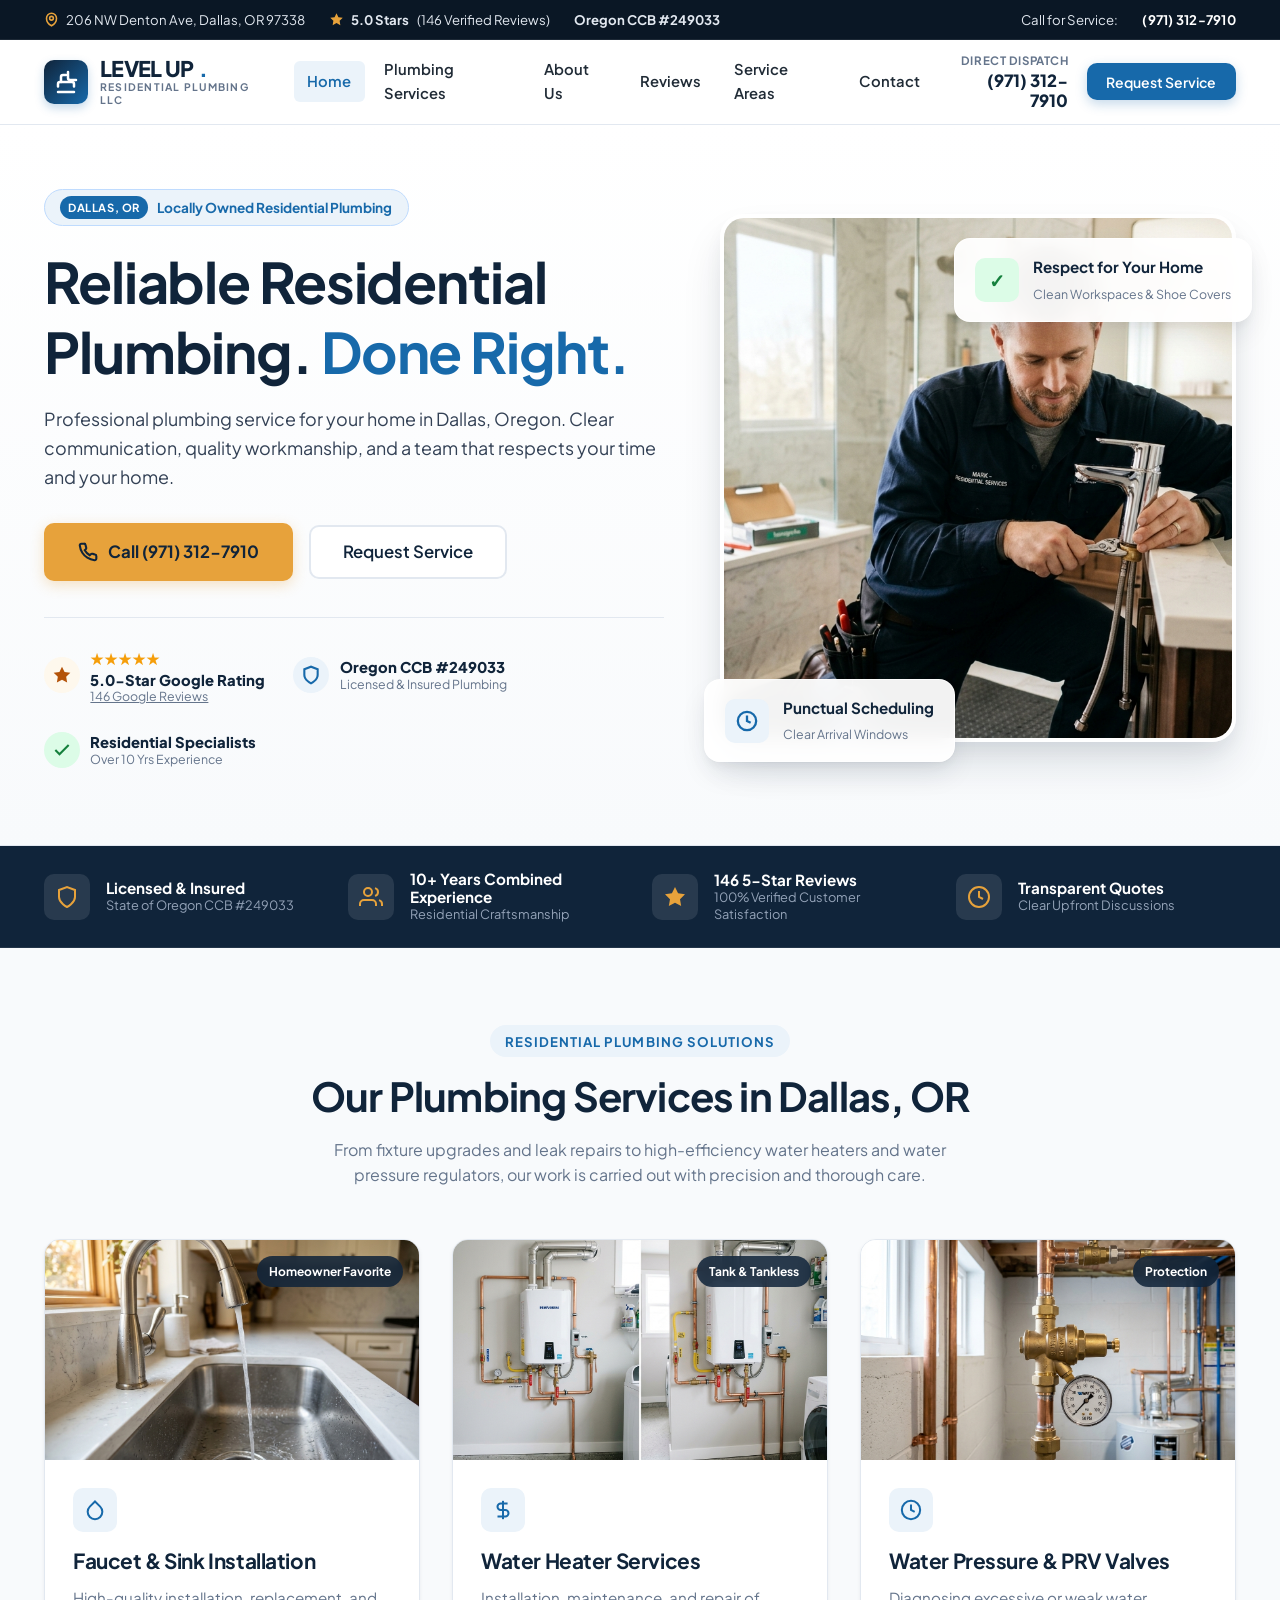
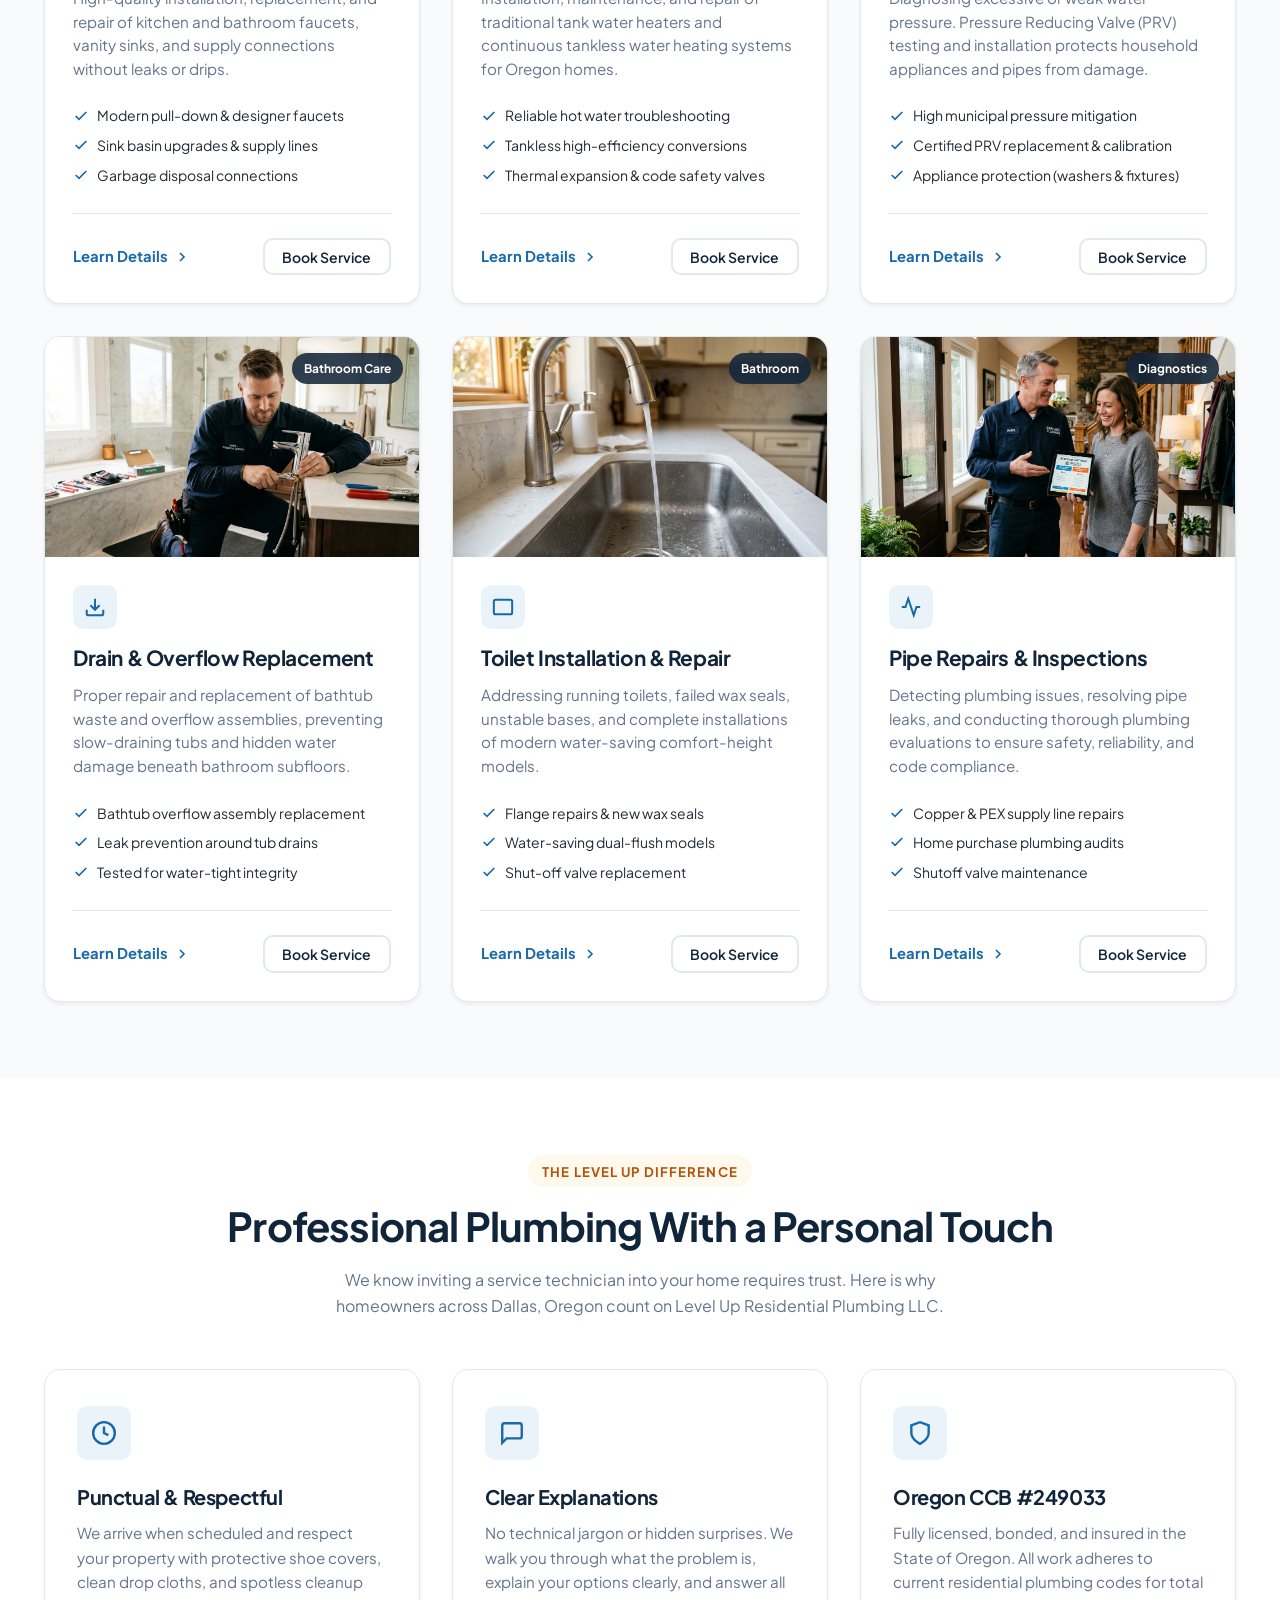
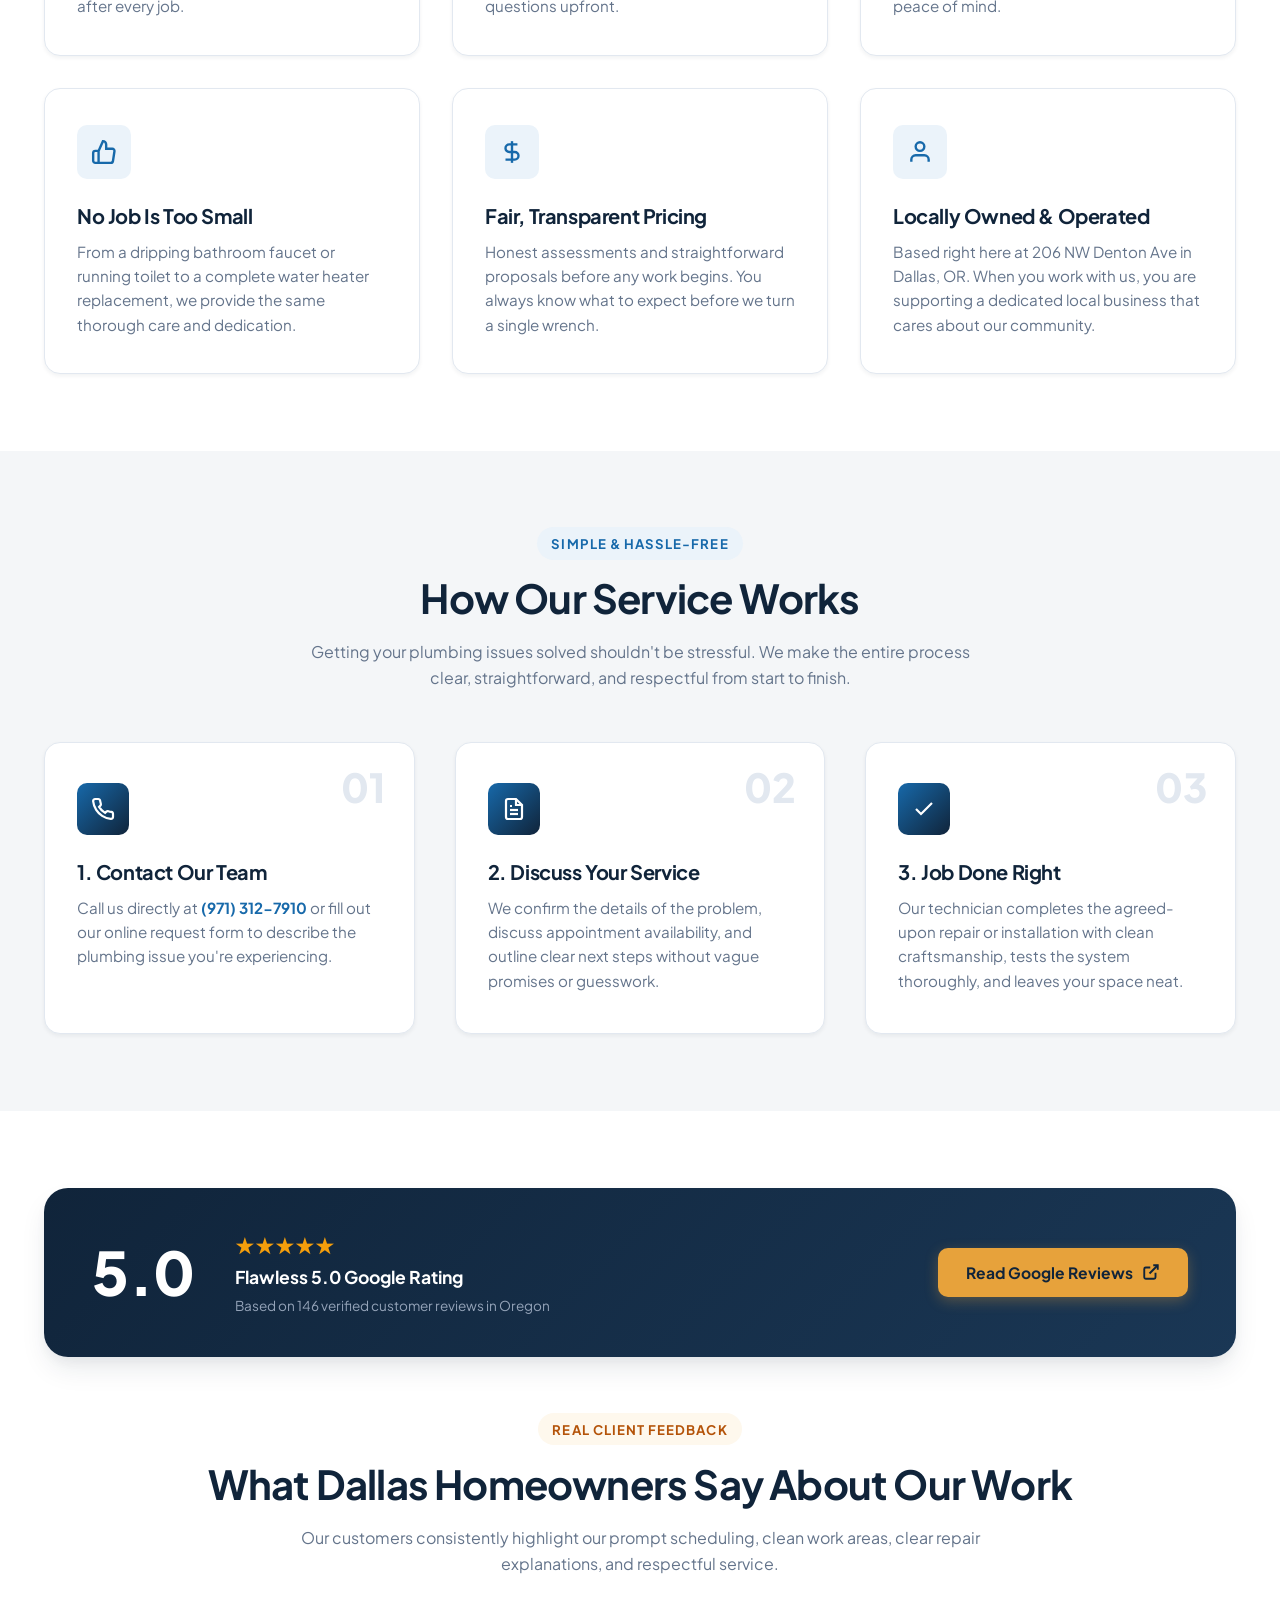
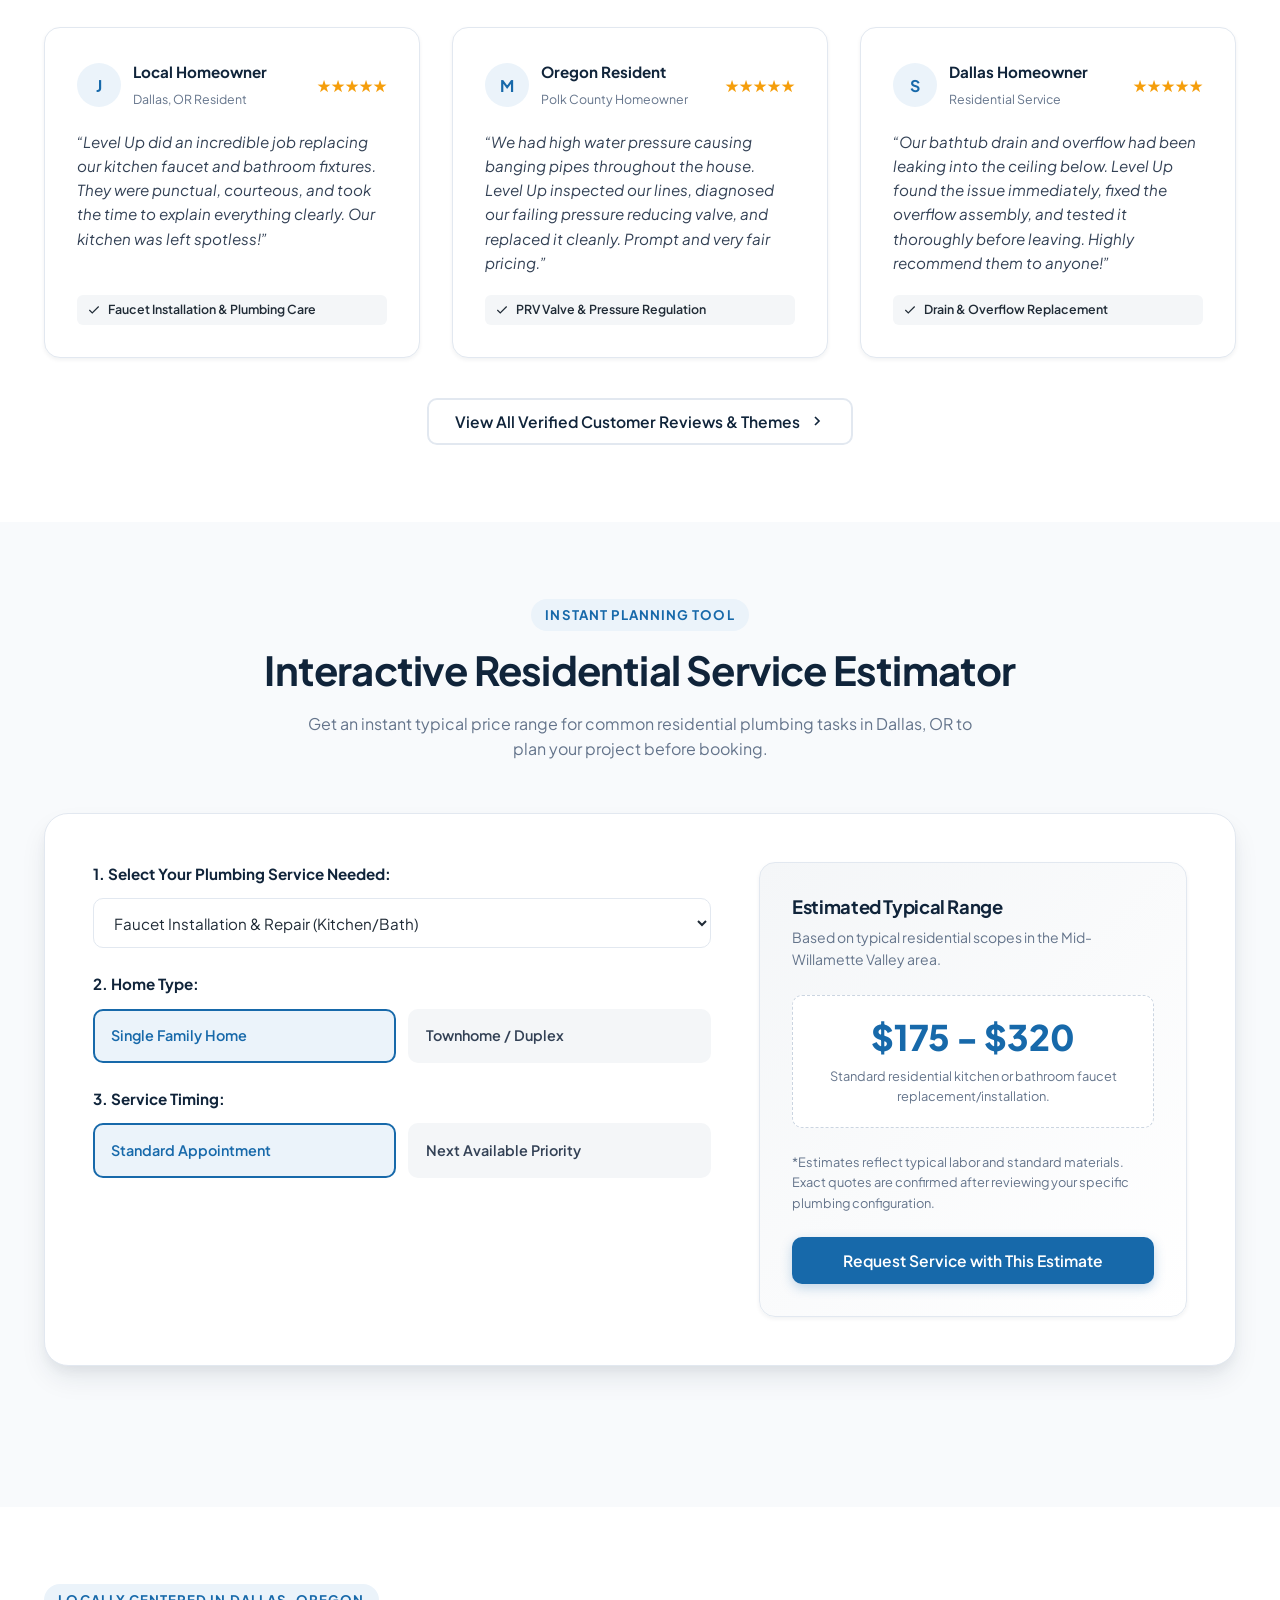
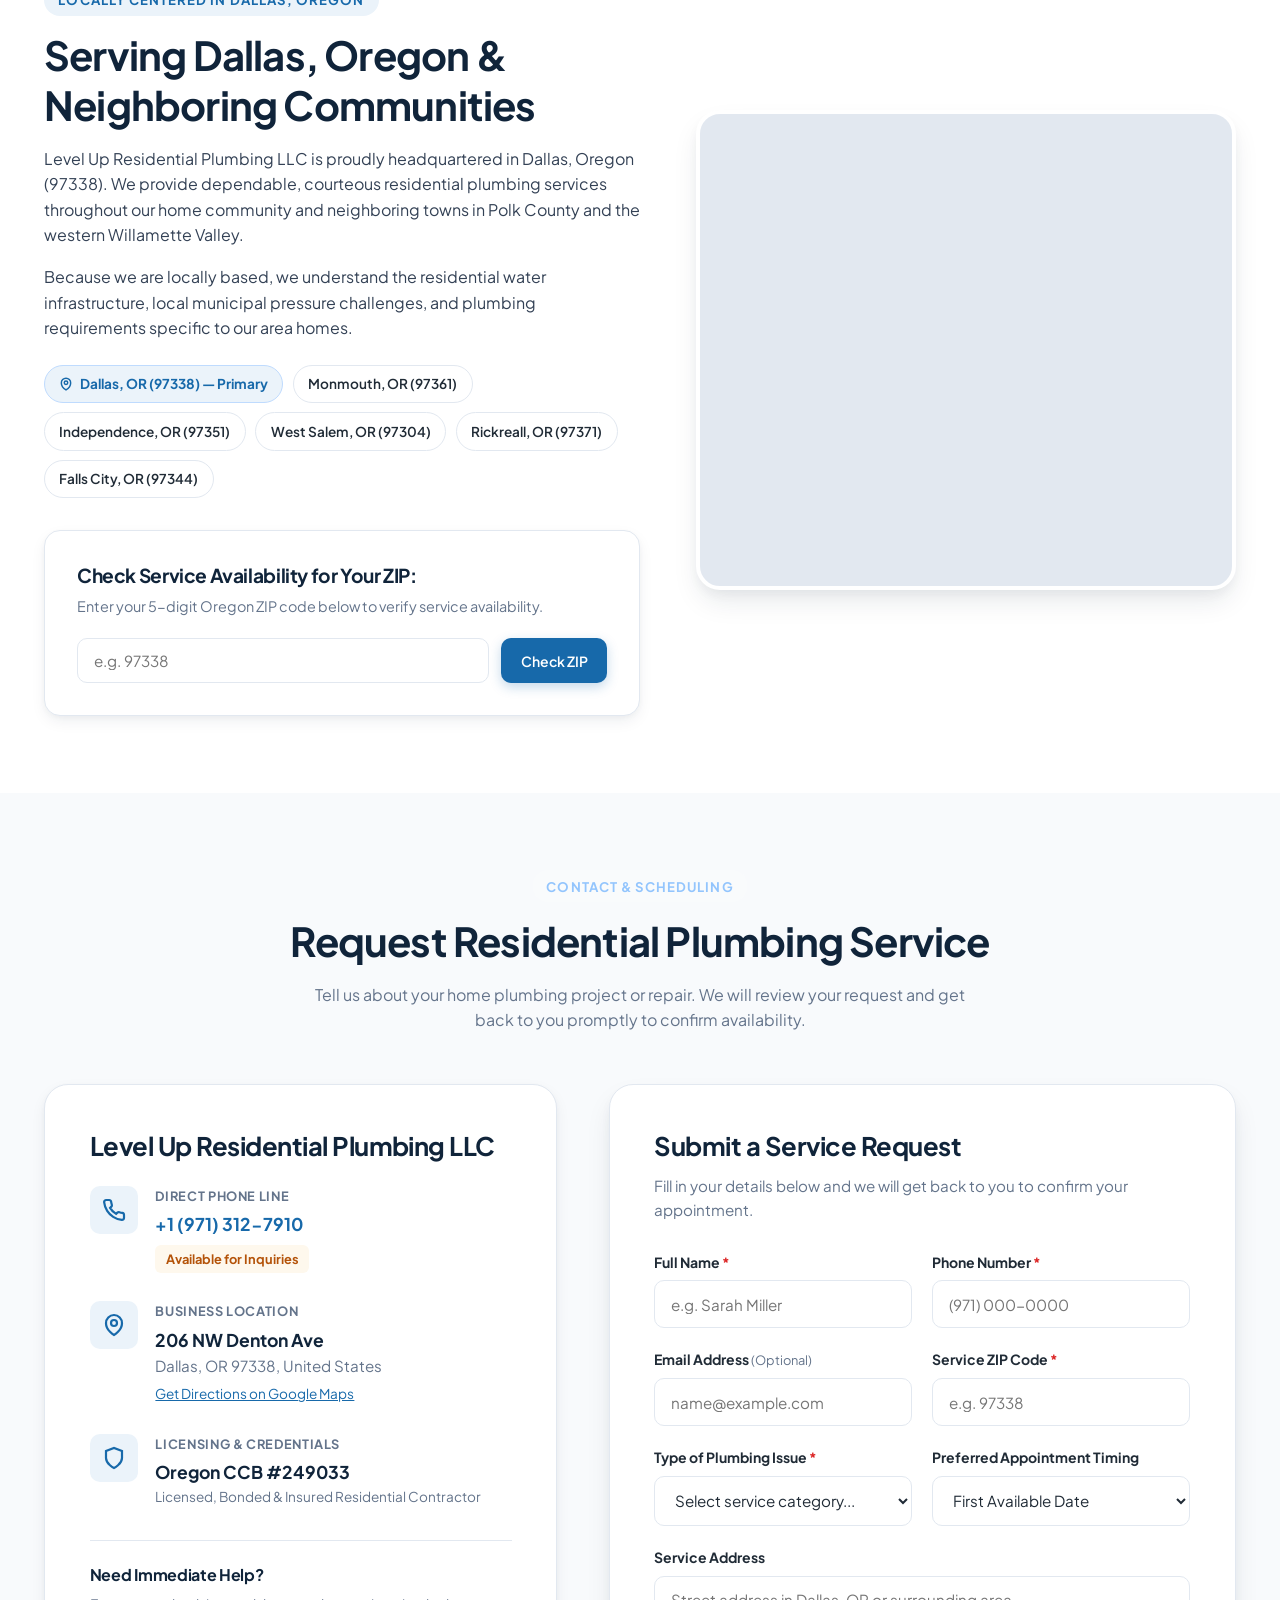
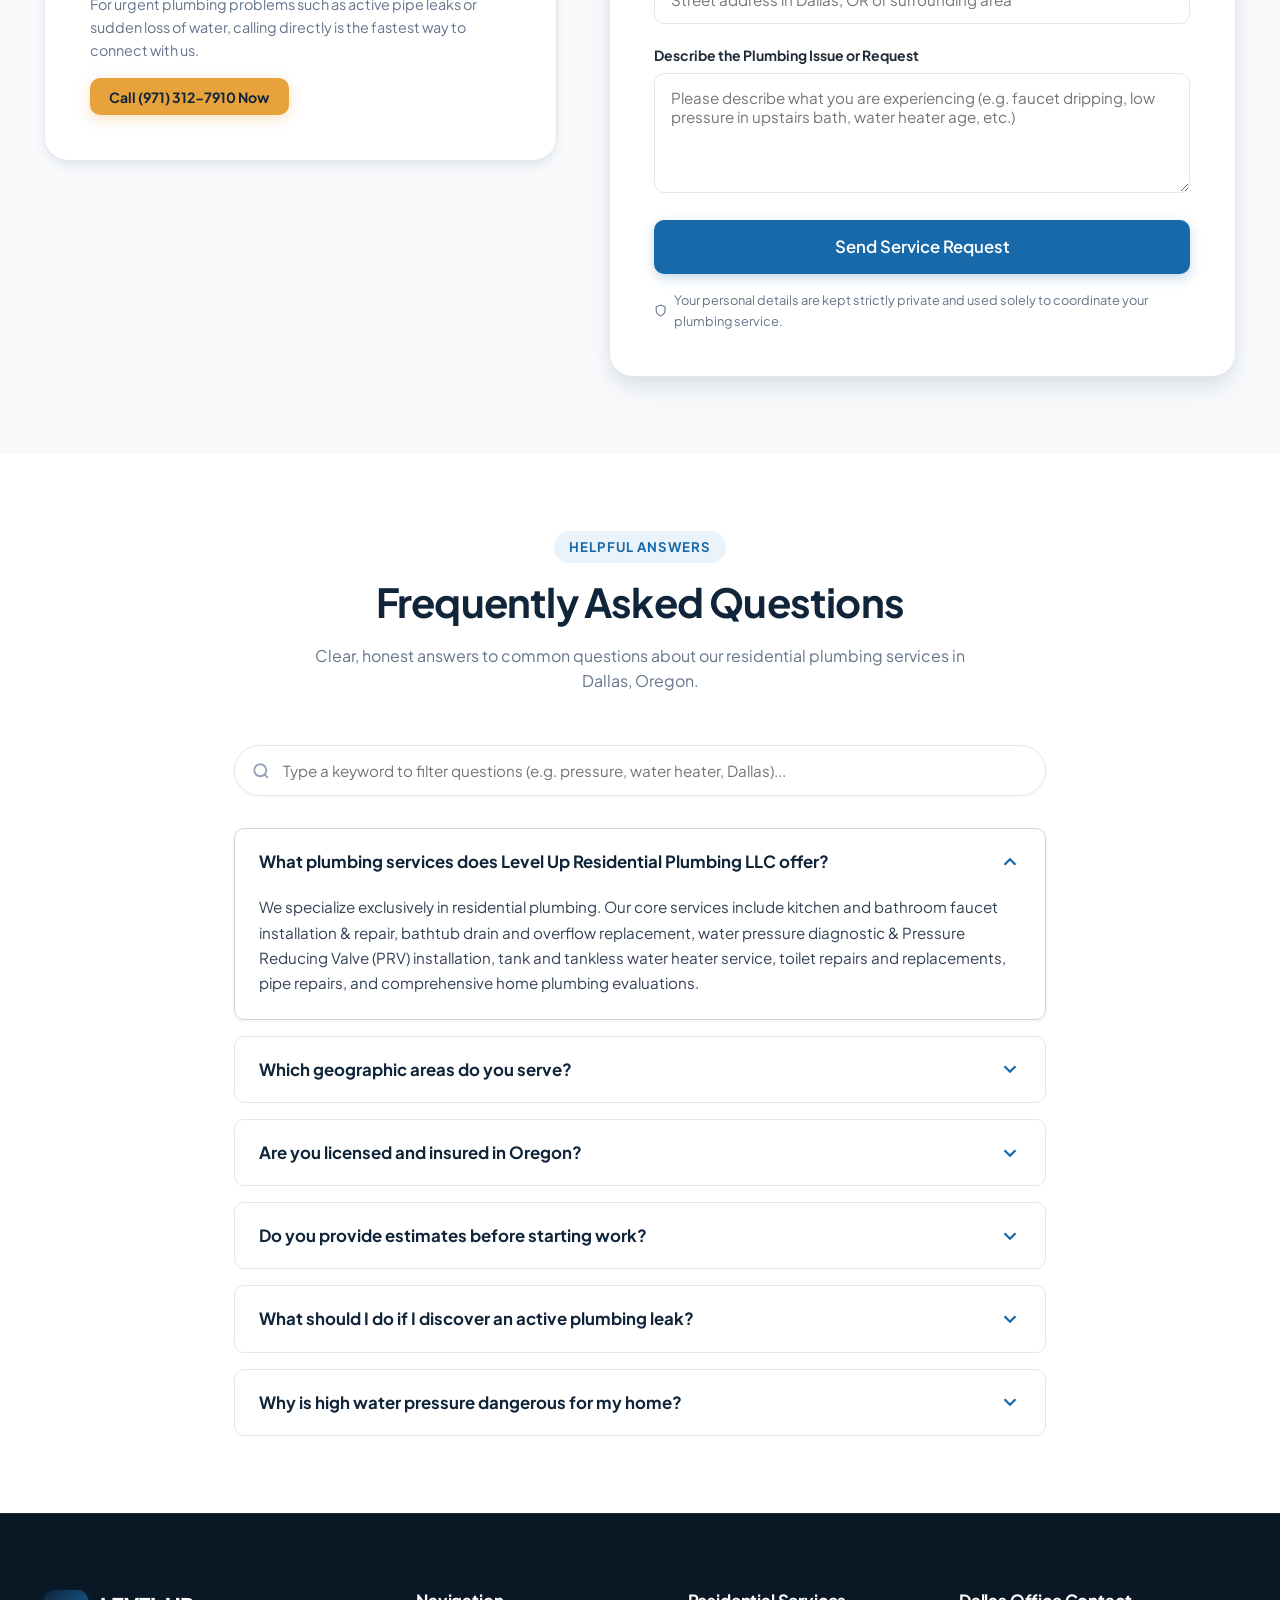
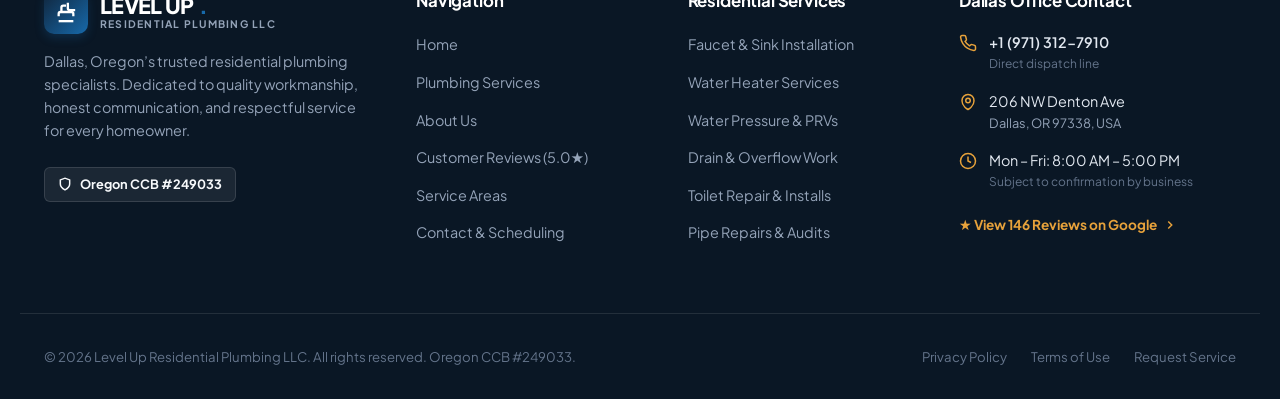
==== commit 44be0006: "refactor: remove image logo and restore clean text-based brand logo" ====
--- a/index.html
+++ b/index.html
@@ -91,7 +91,15 @@
     <div class="container header-inner">
       <!-- Logo Branding -->
       <a href="index.html" class="brand-logo-wrap" aria-label="Level Up Residential Plumbing LLC Home">
-        <img src="assets/images/logo.png" alt="Level Up Residential Plumbing LLC" class="brand-logo-img">
+        <div class="brand-icon">
+          <svg width="24" height="24" viewBox="0 0 24 24" fill="none" stroke="currentColor" stroke-width="2.5" stroke-linecap="round" stroke-linejoin="round">
+            <path d="M14 2v6a2 2 0 0 0 2 2h6"/><path d="M4 16.5V14a2 2 0 0 1 2-2h12a2 2 0 0 1 2 2v2.5"/><path d="M7 12V7a2 2 0 0 1 2-2h3"/><path d="M4 22h16"/>
+          </svg>
+        </div>
+        <div class="brand-text">
+          <span class="brand-title">LEVEL UP<span class="accent">.</span></span>
+          <span class="brand-subtitle">RESIDENTIAL PLUMBING LLC</span>
+        </div>
       </a>
 
       <!-- Desktop Navigation Menu -->
@@ -1065,8 +1073,14 @@
     <div class="container footer-top-grid">
       <!-- Col 1: Brand Info -->
       <div class="footer-brand">
-        <a href="index.html" class="brand-logo-wrap" style="margin-bottom:0.75rem;display:inline-flex;">
-          <img src="assets/images/logo.png" alt="Level Up Residential Plumbing LLC" class="brand-logo-img">
+        <a href="index.html" class="brand-logo-wrap" style="margin-bottom:0.75rem;">
+          <div class="brand-icon">
+            <svg width="22" height="22" viewBox="0 0 24 24" fill="none" stroke="currentColor" stroke-width="2.5"><path d="M14 2v6a2 2 0 0 0 2 2h6"/><path d="M4 16.5V14a2 2 0 0 1 2-2h12a2 2 0 0 1 2 2v2.5"/><path d="M7 12V7a2 2 0 0 1 2-2h3"/><path d="M4 22h16"/></svg>
+          </div>
+          <div class="brand-text">
+            <span class="brand-title" style="color:#FFFFFF;">LEVEL UP<span class="accent">.</span></span>
+            <span class="brand-subtitle" style="color:#94A3B8;">RESIDENTIAL PLUMBING LLC</span>
+          </div>
         </a>
         <p>
           Dallas, Oregon’s trusted residential plumbing specialists. Dedicated to quality workmanship, honest communication, and respectful service for every homeowner.
--- a/assets/css/style.css
+++ b/assets/css/style.css
@@ -375,25 +375,48 @@
   align-items: center;
   gap: 0.75rem;
   text-decoration: none;
-  background-color: var(--color-primary-navy);
-  padding: 0.45rem 0.9rem;
+}
+
+.brand-icon {
+  width: 44px;
+  height: 44px;
+  background: linear-gradient(135deg, var(--color-primary-navy) 0%, var(--color-accent-blue) 100%);
   border-radius: var(--radius-md);
-  border: 1px solid rgba(255, 255, 255, 0.1);
-  box-shadow: var(--shadow-sm);
-  transition: transform var(--transition-fast), box-shadow var(--transition-fast);
-}
-
-.brand-logo-wrap:hover {
-  transform: translateY(-2px);
-  box-shadow: var(--shadow-md);
-}
-
-.brand-logo-img {
-  height: 44px;
-  max-width: 190px;
-  width: auto;
-  object-fit: contain;
-  display: block;
+  display: flex;
+  align-items: center;
+  justify-content: center;
+  color: #FFFFFF;
+  box-shadow: 0 4px 10px rgba(23, 105, 170, 0.25);
+  flex-shrink: 0;
+}
+
+.brand-text {
+  display: flex;
+  flex-direction: column;
+}
+
+.brand-title {
+  font-size: 1.35rem;
+  font-weight: 800;
+  letter-spacing: -0.03em;
+  color: var(--color-primary-navy);
+  line-height: 1.1;
+  display: flex;
+  align-items: center;
+  gap: 0.3rem;
+}
+
+.brand-title span.accent {
+  color: var(--color-accent-blue);
+}
+
+.brand-subtitle {
+  font-size: 0.65rem;
+  font-weight: 700;
+  letter-spacing: 0.12em;
+  text-transform: uppercase;
+  color: var(--color-text-muted);
+  line-height: 1.2;
 }
 
 /* Navigation Links */
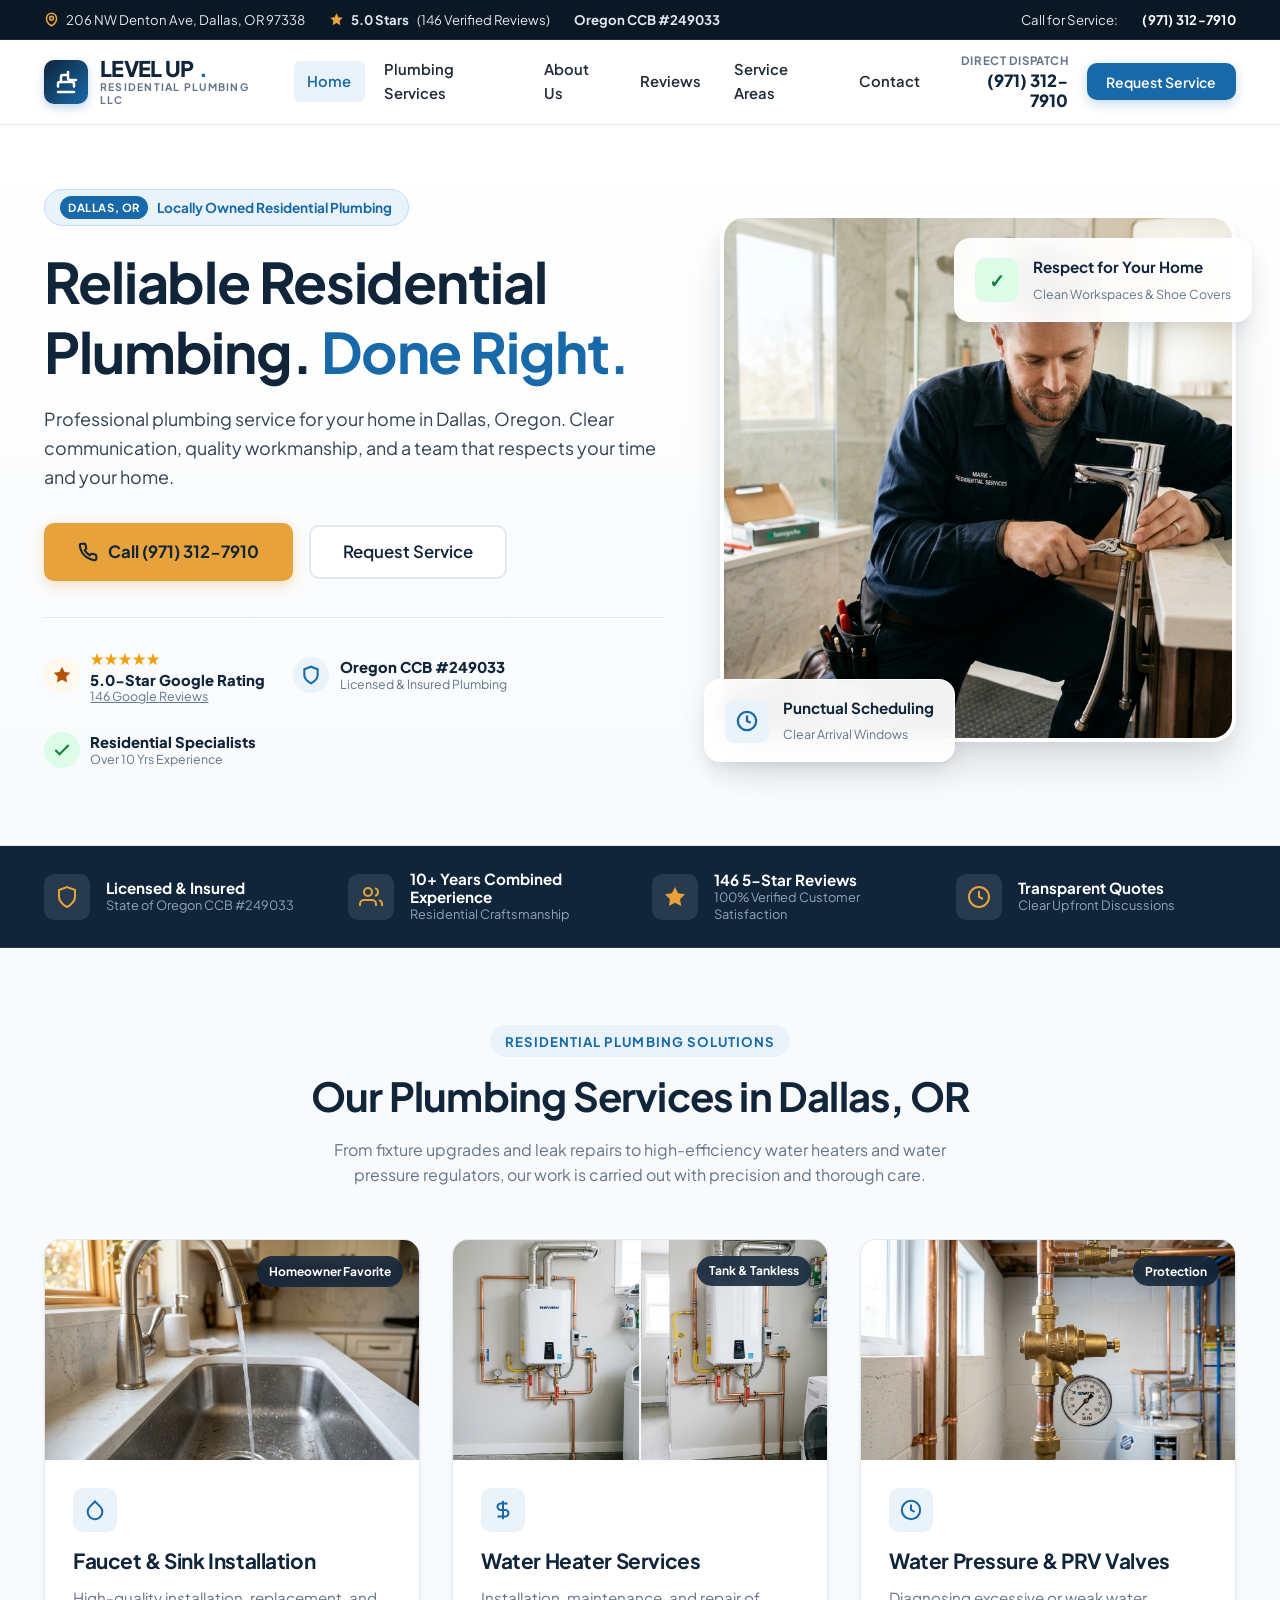
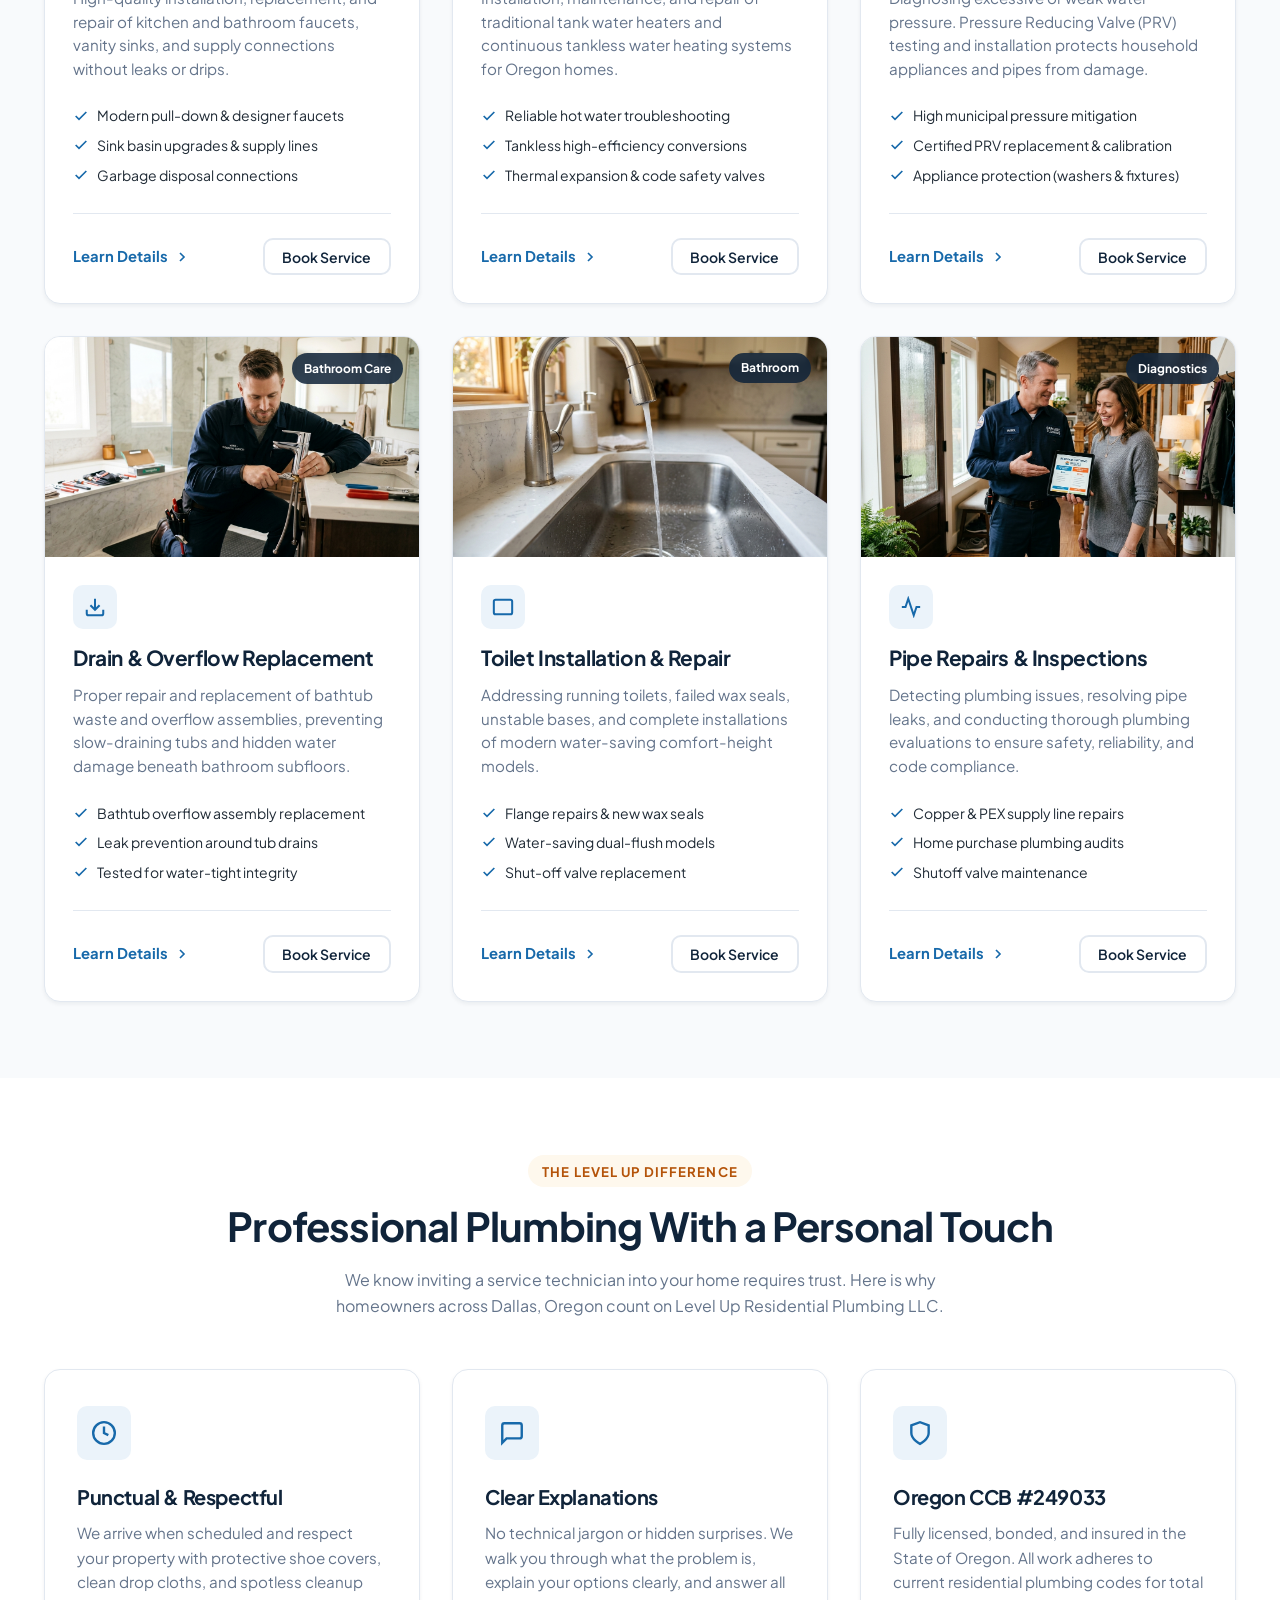
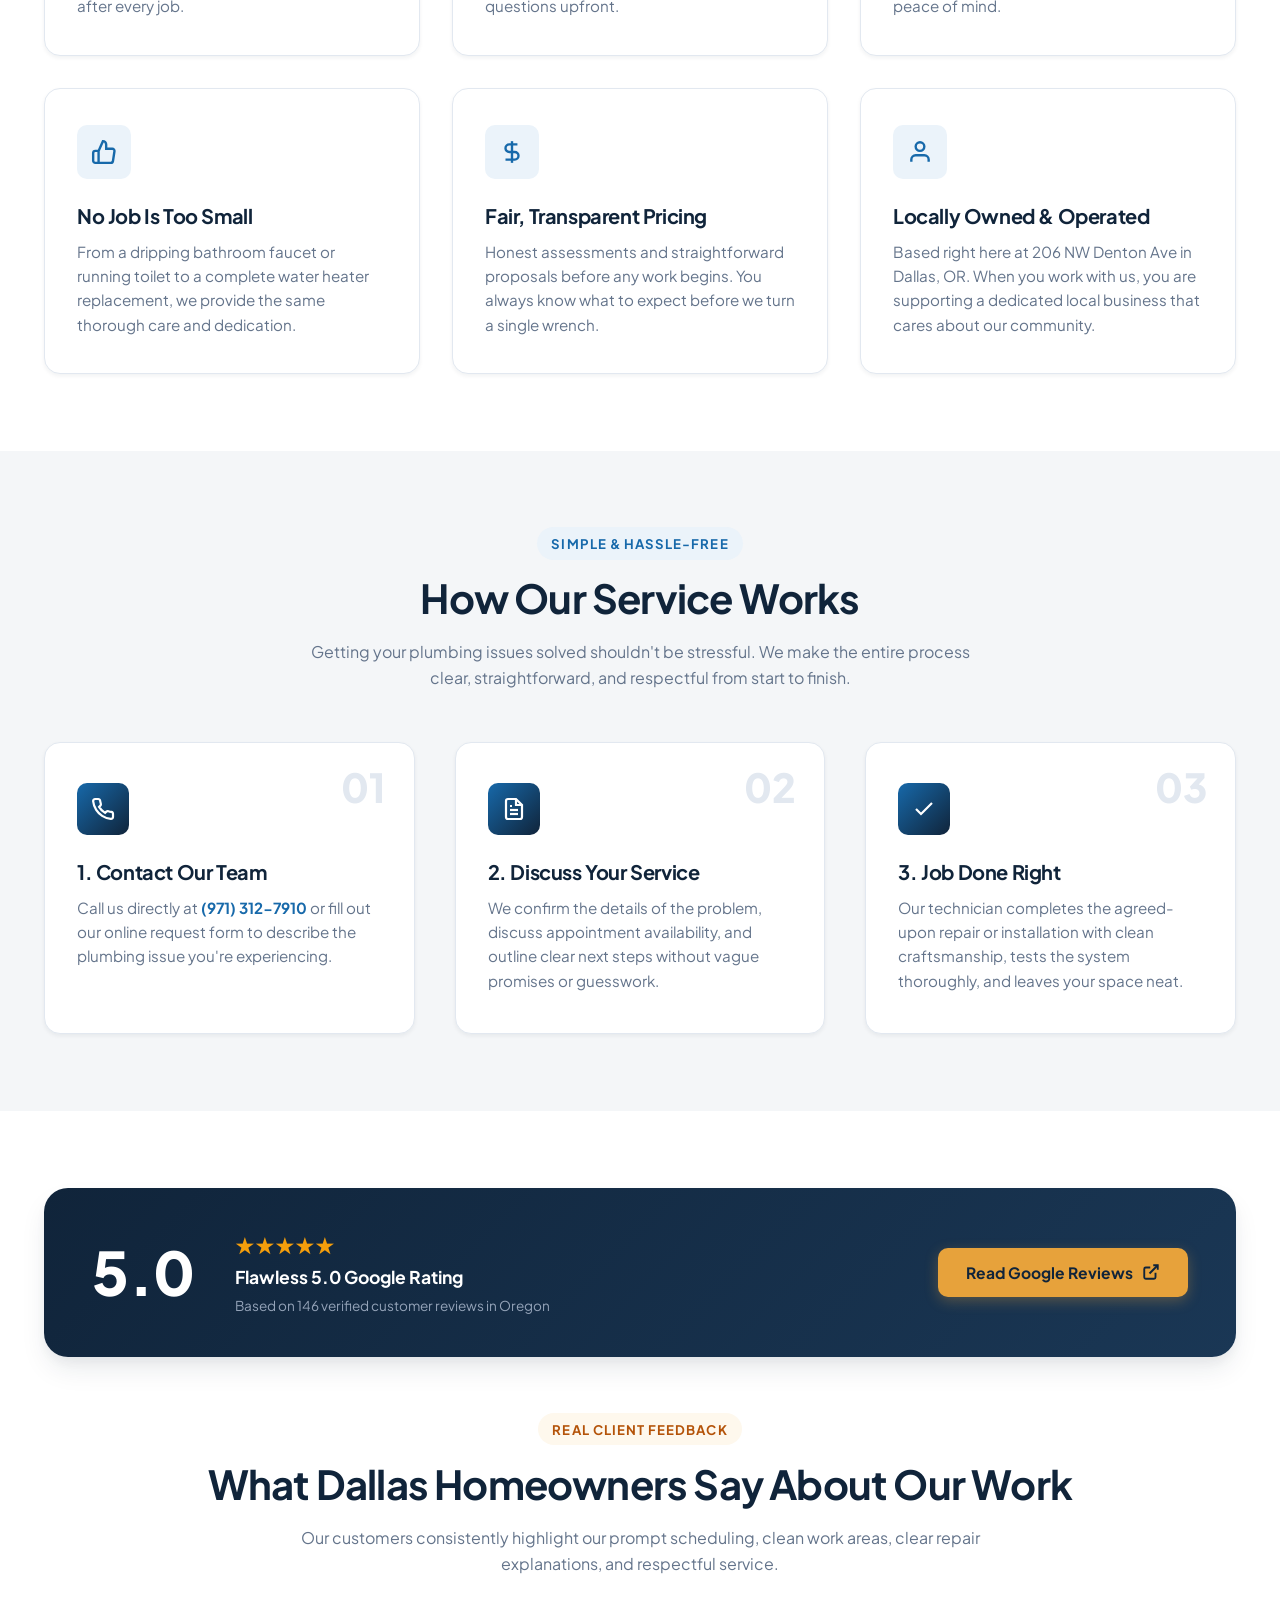
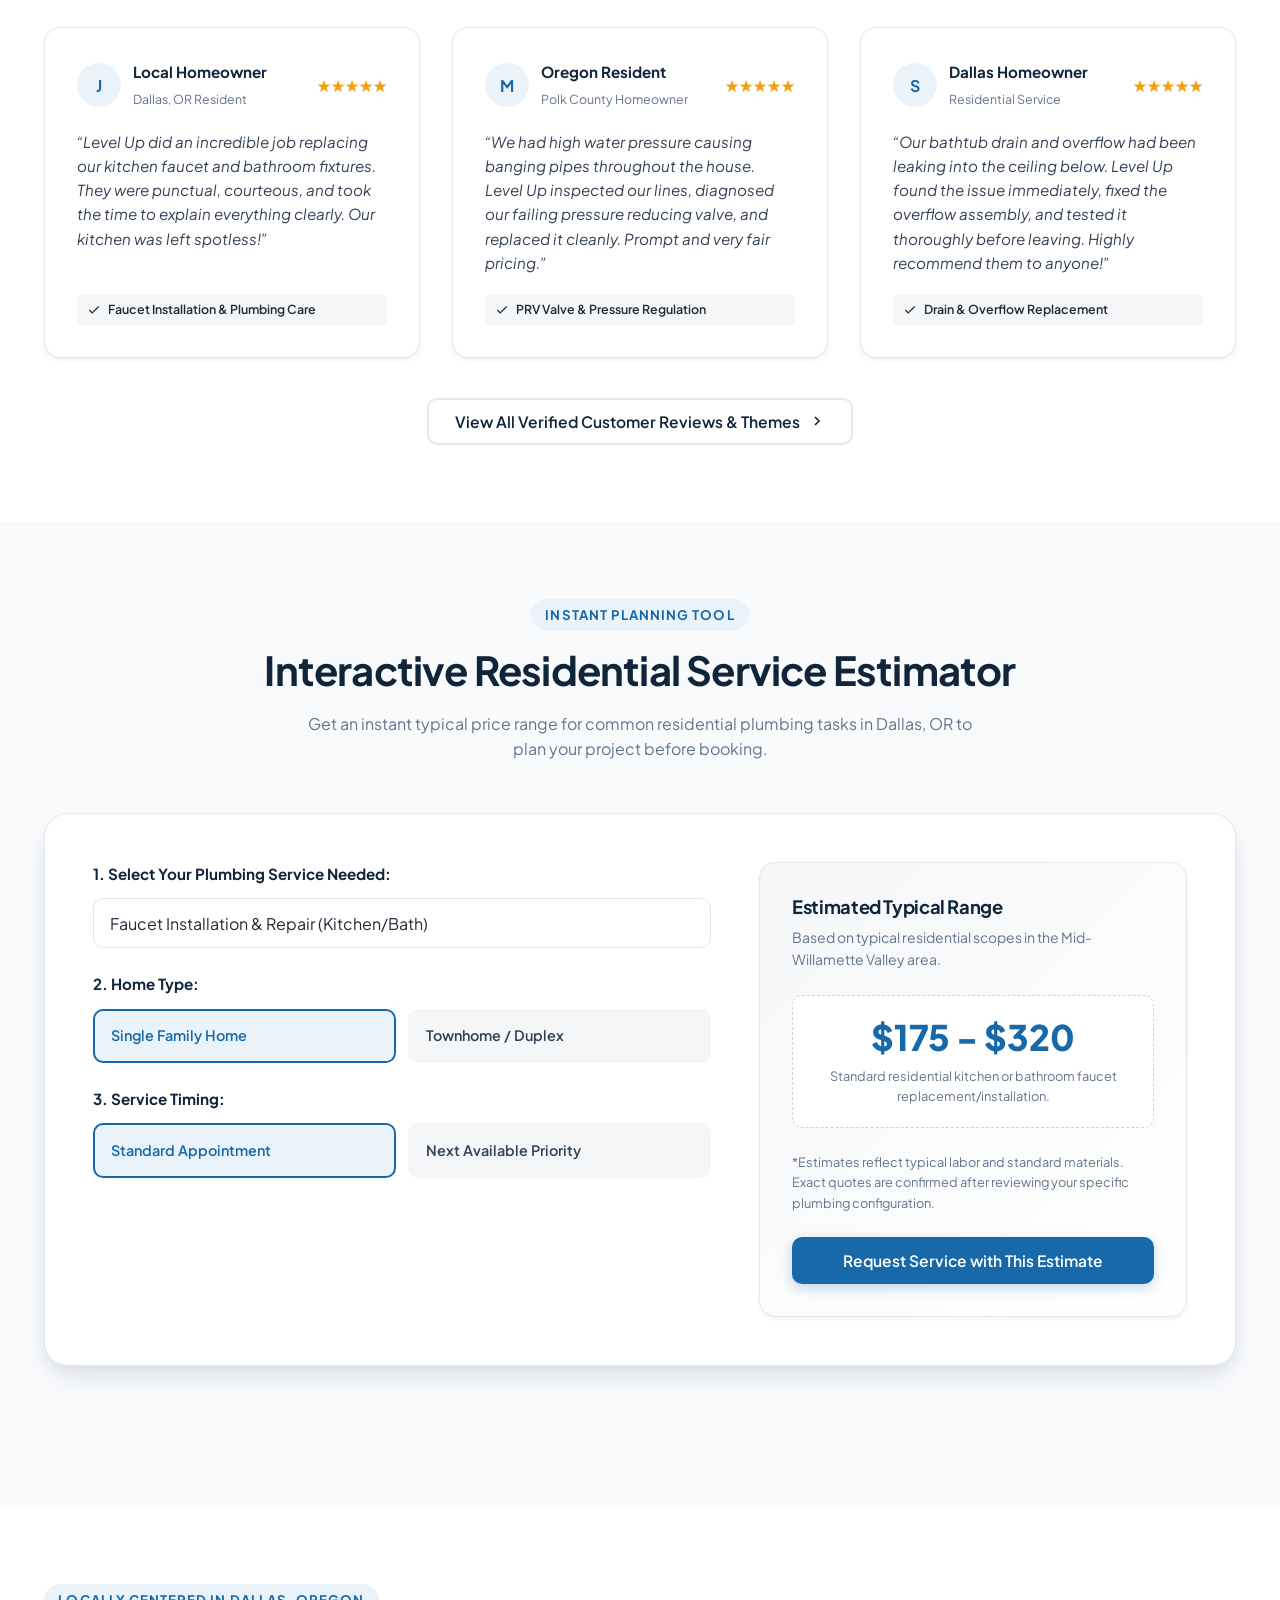
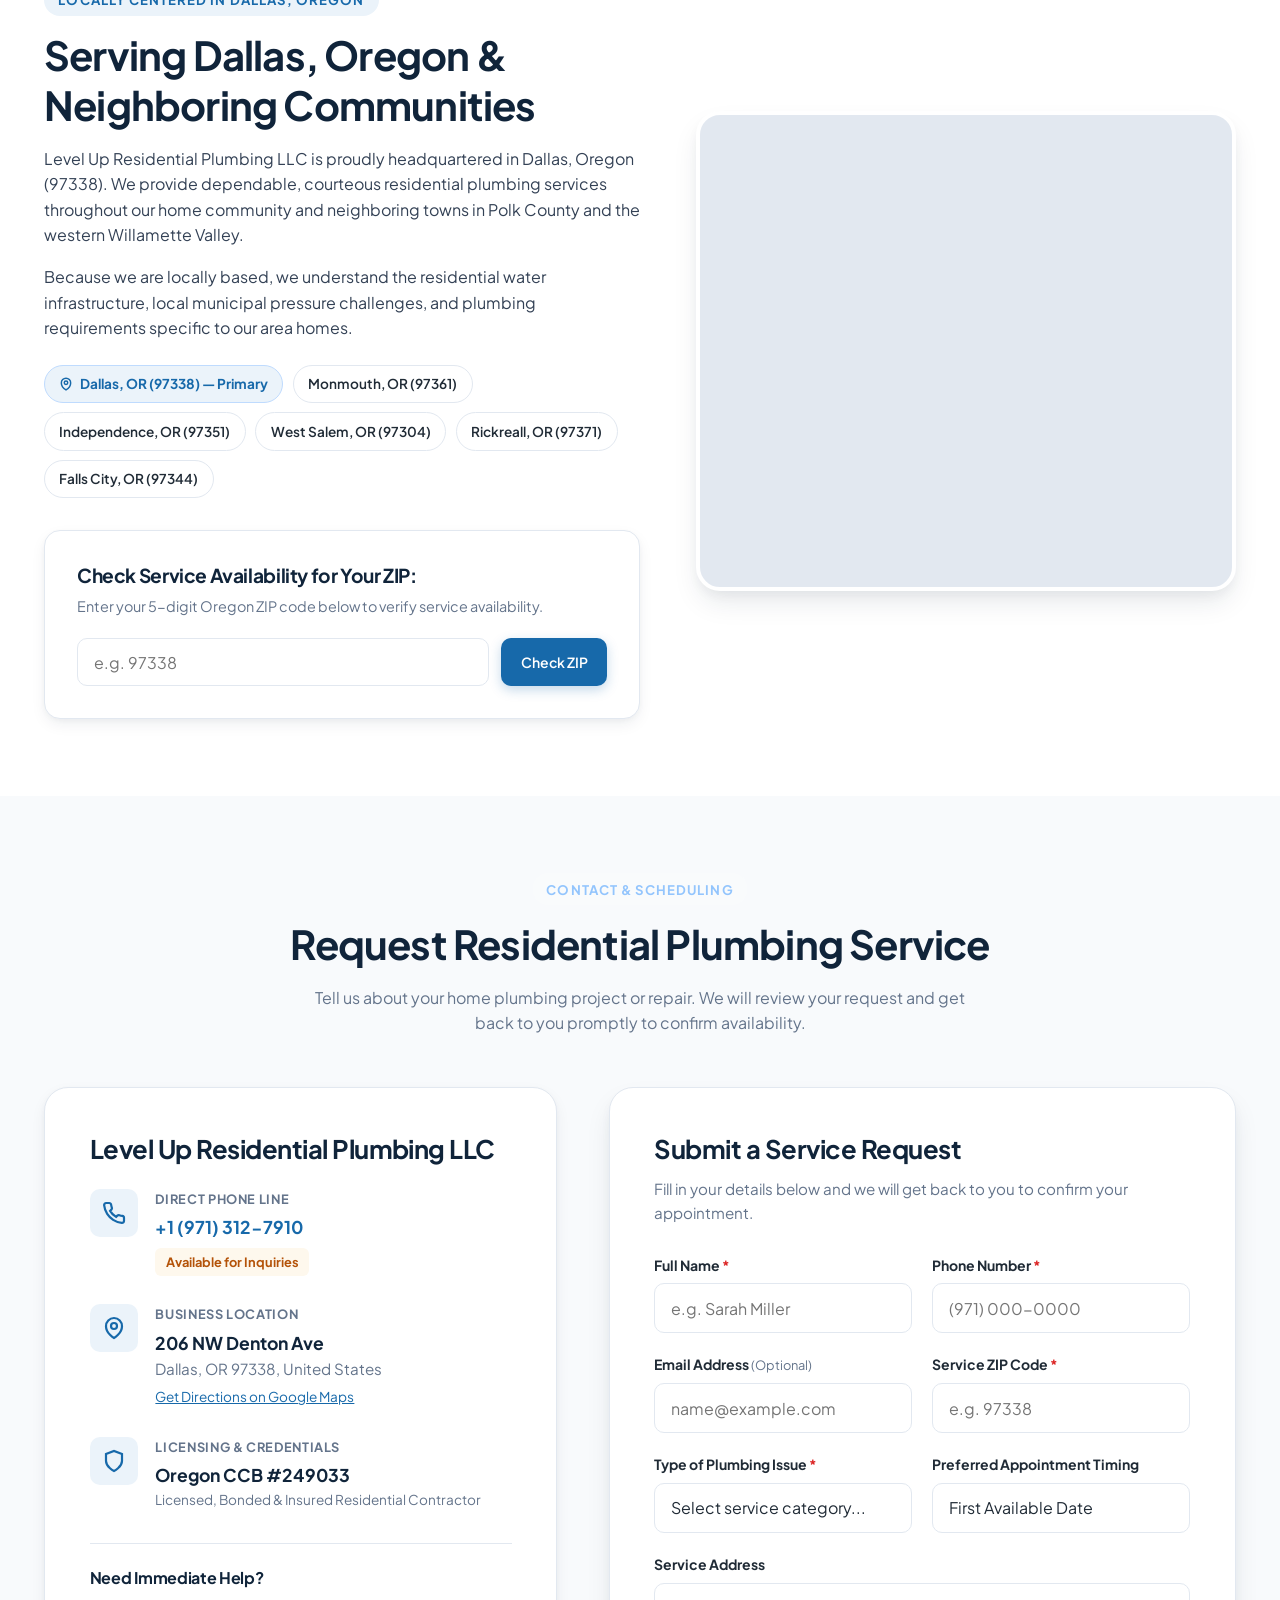
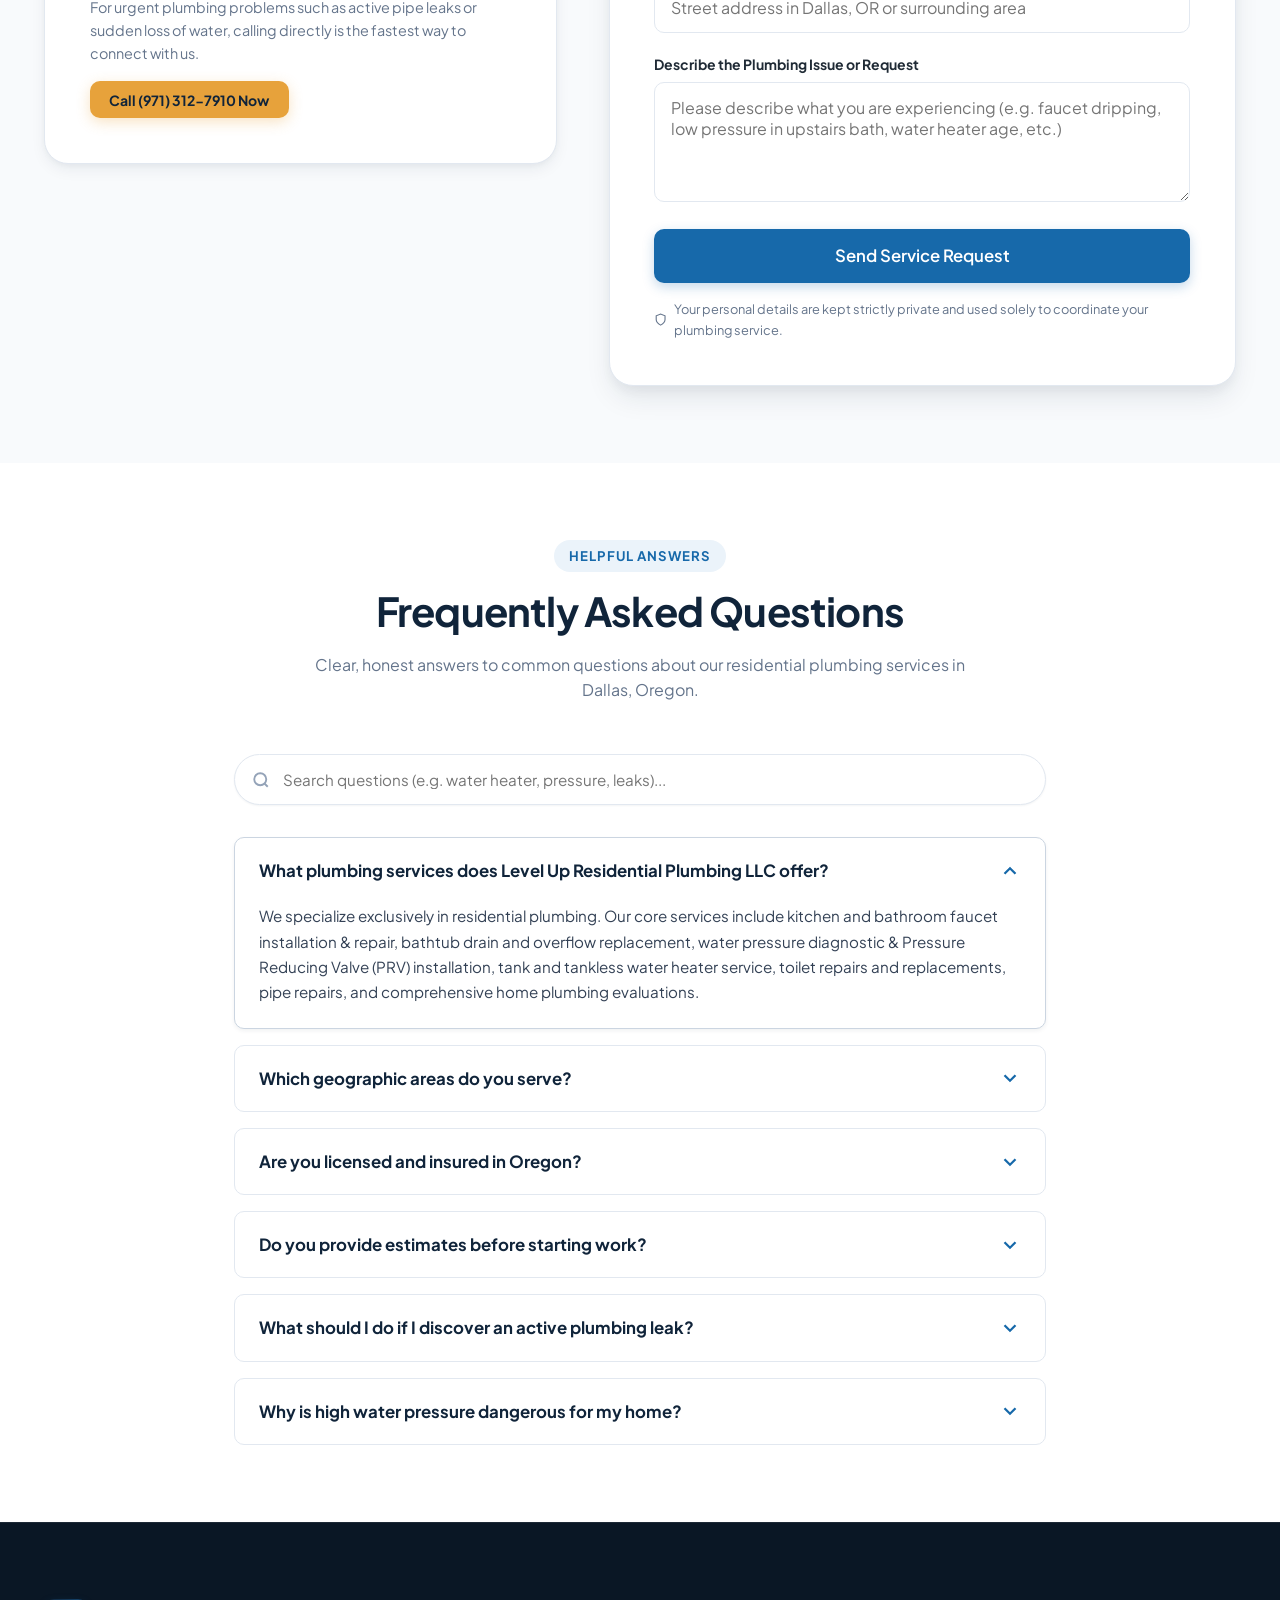
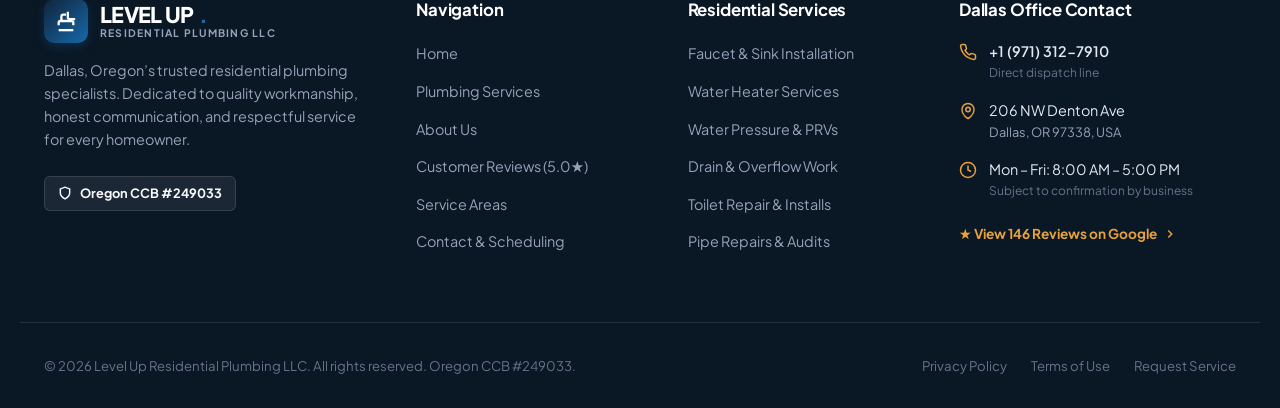
==== commit 5ae1da03: "feat: complete comprehensive mobile responsiveness and polish across all viewports (320px-1440px)" ====
--- a/index.html
+++ b/index.html
@@ -751,7 +751,7 @@
                 *Estimates reflect typical labor and standard materials. Exact quotes are confirmed after reviewing your specific plumbing configuration.
               </p>
 
-              <a href="#request-service" class="btn btn-primary" style="width:100%;">
+              <a href="#request-service" class="btn btn-primary" id="btn-apply-estimate" style="width:100%;">
                 Request Service with This Estimate
               </a>
             </div>
@@ -988,7 +988,7 @@
           <span class="faq-search-icon">
             <svg width="18" height="18" viewBox="0 0 24 24" fill="none" stroke="currentColor" stroke-width="2.5"><circle cx="11" cy="11" r="8"/><line x1="21" y1="21" x2="16.65" y2="16.65"/></svg>
           </span>
-          <input type="search" class="faq-search-input" placeholder="Type a keyword to filter questions (e.g. pressure, water heater, Dallas)..." aria-label="Search FAQs">
+          <input type="search" class="faq-search-input" placeholder="Search questions (e.g. water heater, pressure, leaks)..." aria-label="Search FAQs">
         </div>
 
         <div class="faq-list">
--- a/assets/css/style.css
+++ b/assets/css/style.css
@@ -499,6 +499,13 @@
   height: 100%;
 }
 
+/* Mobile Nav Drawer Specific Components - Hidden on Desktop */
+.mobile-nav-header,
+.mobile-nav-services,
+.mobile-nav-contact {
+  display: none;
+}
+
 /* --------------------------------------------------------------------------
    7. Hero Section
    -------------------------------------------------------------------------- */
@@ -1032,6 +1039,12 @@
   color: #94A3B8;
 }
 
+.reviews-summary-actions {
+  display: flex;
+  gap: 1rem;
+  flex-wrap: wrap;
+}
+
 .reviews-grid {
   display: grid;
   grid-template-columns: repeat(3, 1fr);
@@ -1158,7 +1171,9 @@
   border: 1px solid var(--color-border);
   border-radius: var(--radius-md);
   font-family: var(--font-sans);
-  font-size: 0.95rem;
+  font-size: 16px; /* Prevents auto-zoom on iOS */
+  min-height: 48px;
+  -webkit-appearance: none;
 }
 
 .zip-status-msg {
@@ -1425,12 +1440,15 @@
   width: 100%;
   padding: 0.85rem 1rem;
   font-family: var(--font-sans);
-  font-size: 0.95rem;
+  font-size: 16px; /* Prevents auto-zoom on iOS Safari */
+  min-height: 48px; /* Accessible 48px touch target */
   color: var(--color-charcoal);
   background-color: #FFFFFF;
   border: 1.5px solid var(--color-border);
   border-radius: var(--radius-md);
   transition: all var(--transition-fast);
+  -webkit-appearance: none;
+  appearance: none;
 }
 
 .form-input:focus, .form-select:focus, .form-textarea:focus {
@@ -1709,33 +1727,76 @@
 }
 
 /* --------------------------------------------------------------------------
-   18. Sticky Mobile Call Bar (Mobile Only)
+   18. Sticky Mobile Call Bar & Mobile Navigation Backdrop
    -------------------------------------------------------------------------- */
+.nav-backdrop {
+  position: fixed;
+  inset: 0;
+  background-color: rgba(10, 23, 37, 0.65);
+  backdrop-filter: blur(4px);
+  -webkit-backdrop-filter: blur(4px);
+  z-index: 998;
+  opacity: 0;
+  pointer-events: none;
+  transition: opacity var(--transition-normal);
+}
+
+.nav-backdrop.active {
+  opacity: 1;
+  pointer-events: auto;
+}
+
+body.nav-locked {
+  overflow: hidden;
+}
+
 .mobile-sticky-bar {
   display: none;
   position: fixed;
   bottom: 0;
   left: 0;
   right: 0;
-  z-index: 999;
-  background-color: rgba(16, 36, 58, 0.98);
-  backdrop-filter: blur(8px);
-  -webkit-backdrop-filter: blur(8px);
-  padding: 0.75rem 1rem;
-  box-shadow: 0 -4px 16px rgba(0, 0, 0, 0.15);
-  border-top: 1px solid rgba(255, 255, 255, 0.1);
+  z-index: 990;
+  background-color: rgba(16, 36, 58, 0.97);
+  backdrop-filter: blur(12px);
+  -webkit-backdrop-filter: blur(12px);
+  padding: 0.5rem 0.75rem;
+  padding-bottom: max(0.5rem, env(safe-area-inset-bottom, 0.5rem));
+  box-shadow: 0 -4px 18px rgba(0, 0, 0, 0.22);
+  border-top: 1px solid rgba(255, 255, 255, 0.12);
+  transform: translateZ(0);
+  transition: transform 0.25s ease, opacity 0.25s ease;
+}
+
+.mobile-sticky-bar.hidden-by-keyboard {
+  transform: translateY(115%);
+  opacity: 0;
+  pointer-events: none;
 }
 
 .mobile-sticky-inner {
   display: grid;
   grid-template-columns: 1fr 1fr;
-  gap: 0.75rem;
+  gap: 0.5rem;
+  max-width: 440px;
+  margin: 0 auto;
 }
 
 .mobile-sticky-inner .btn {
-  padding: 0.75rem 0.5rem;
-  font-size: 0.875rem;
+  padding: 0.55rem 0.5rem;
+  font-size: 0.85rem;
+  font-weight: 700;
+  min-height: 42px;
   width: 100%;
+  border-radius: var(--radius-md);
+  gap: 0.4rem;
+  white-space: nowrap;
+}
+
+.mobile-sticky-inner .btn svg {
+  width: 15px;
+  height: 15px;
+  flex-shrink: 0;
 }
 
 /* --------------------------------------------------------------------------
@@ -1782,7 +1843,7 @@
 }
 
 /* --------------------------------------------------------------------------
-   20. Responsive Media Queries
+   20. Responsive Media Queries (Desktop, Tablet, Mobile & Compact Devices)
    -------------------------------------------------------------------------- */
 @media (max-width: 1024px) {
   .hero-grid {
@@ -1797,6 +1858,7 @@
   .hero-media-wrap {
     max-width: 640px;
     margin: 0 auto;
+    width: 100%;
   }
 
   .credentials-grid {
@@ -1818,8 +1880,12 @@
 }
 
 @media (max-width: 768px) {
+  :root {
+    --header-height: 64px; /* Clean compact mobile header row */
+  }
+
   body {
-    padding-bottom: 70px; /* Space for mobile sticky bar */
+    padding-bottom: calc(58px + env(safe-area-inset-bottom, 0px)); /* Safe space for slim sticky bar */
   }
 
   .mobile-sticky-bar {
@@ -1830,14 +1896,56 @@
     display: none;
   }
 
+  .main-header {
+    height: var(--header-height);
+  }
+
+  .header-inner {
+    height: var(--header-height);
+    gap: 0.75rem;
+  }
+
+  .brand-icon {
+    width: 36px;
+    height: 36px;
+    border-radius: var(--radius-sm);
+  }
+
+  .brand-icon svg {
+    width: 20px;
+    height: 20px;
+  }
+
+  .brand-title {
+    font-size: 1.15rem;
+  }
+
+  .brand-subtitle {
+    font-size: 0.58rem;
+    letter-spacing: 0.08em;
+  }
+
   .header-actions .btn, .header-phone-box {
     display: none;
   }
 
   .mobile-nav-toggle {
-    display: block;
-  }
-
+    display: flex;
+    align-items: center;
+    justify-content: center;
+    min-width: 44px;
+    min-height: 44px;
+    width: 44px;
+    height: 44px;
+    padding: 8px;
+    background-color: var(--color-bg-light);
+    border-radius: var(--radius-md);
+    cursor: pointer;
+    border: 1px solid var(--color-border);
+    color: var(--color-primary-navy);
+  }
+
+  /* Structured Mobile Navigation Panel */
   .nav-menu {
     position: fixed;
     top: var(--header-height);
@@ -1846,13 +1954,17 @@
     background-color: #FFFFFF;
     border-bottom: 2px solid var(--color-border);
     flex-direction: column;
-    padding: 1.5rem;
-    gap: 0.5rem;
-    box-shadow: var(--shadow-xl);
+    padding: 1rem 1.25rem 1.5rem 1.25rem;
+    gap: 0.25rem;
+    box-shadow: 0 16px 36px rgba(16, 36, 58, 0.18);
     transform: translateY(-120%);
     opacity: 0;
     pointer-events: none;
-    transition: all var(--transition-normal);
+    transition: transform 0.28s cubic-bezier(0.16, 1, 0.3, 1), opacity 0.2s ease;
+    max-height: calc(100vh - var(--header-height) - 50px);
+    overflow-y: auto;
+    -webkit-overflow-scrolling: touch;
+    z-index: 1001;
   }
 
   .nav-menu.open {
@@ -1861,31 +1973,207 @@
     pointer-events: auto;
   }
 
+  .mobile-nav-header {
+    display: flex;
+    align-items: center;
+    justify-content: space-between;
+    padding-bottom: 0.65rem;
+    margin-bottom: 0.5rem;
+    border-bottom: 1px solid var(--color-border);
+    width: 100%;
+  }
+
+  .mobile-nav-heading {
+    font-size: 0.8rem;
+    font-weight: 800;
+    text-transform: uppercase;
+    letter-spacing: 0.08em;
+    color: var(--color-text-muted);
+  }
+
+  .mobile-nav-close {
+    background: none;
+    border: none;
+    width: 36px;
+    height: 36px;
+    display: flex;
+    align-items: center;
+    justify-content: center;
+    font-size: 1.5rem;
+    line-height: 1;
+    color: var(--color-text-body);
+    cursor: pointer;
+    border-radius: var(--radius-sm);
+  }
+
   .nav-link {
     width: 100%;
+    padding: 0.75rem 0.85rem;
+    font-size: 1rem;
+    min-height: 44px;
+    display: flex;
+    align-items: center;
+    border-radius: var(--radius-md);
+    color: var(--color-primary-navy);
+  }
+
+  .nav-link.active {
+    background-color: var(--color-blue-light);
+    color: var(--color-accent-blue);
+    font-weight: 700;
+  }
+
+  .mobile-nav-services {
+    display: block;
+    margin-top: 0.75rem;
+    padding-top: 0.75rem;
+    border-top: 1px solid var(--color-border);
+    width: 100%;
+  }
+
+  .mobile-nav-services-label {
+    font-size: 0.75rem;
+    font-weight: 800;
+    text-transform: uppercase;
+    letter-spacing: 0.08em;
+    color: var(--color-text-muted);
+    margin-bottom: 0.6rem;
+  }
+
+  .mobile-services-grid {
+    display: grid;
+    grid-template-columns: repeat(2, 1fr);
+    gap: 0.5rem;
+  }
+
+  .mobile-service-chip {
+    padding: 0.5rem 0.6rem;
+    background-color: var(--color-bg-subtle);
+    border: 1px solid var(--color-border);
+    border-radius: var(--radius-sm);
+    font-size: 0.8rem;
+    font-weight: 600;
+    color: var(--color-primary-navy);
+    text-align: center;
+    white-space: nowrap;
+    overflow: hidden;
+    text-overflow: ellipsis;
+    text-decoration: none;
+    transition: all var(--transition-fast);
+  }
+
+  .mobile-service-chip:hover, .mobile-service-chip:active {
+    background-color: var(--color-blue-light);
+    border-color: #BFDBFE;
+    color: var(--color-accent-blue);
+  }
+
+  .mobile-nav-contact {
+    display: block;
+    margin-top: 0.85rem;
     padding: 0.85rem 1rem;
-    font-size: 1.05rem;
+    background-color: var(--color-bg-light);
+    border-radius: var(--radius-lg);
+    border: 1px solid var(--color-border);
+    width: 100%;
+  }
+
+  .mobile-nav-contact-phone {
+    display: flex;
+    align-items: center;
+    gap: 0.5rem;
+    font-size: 1rem;
+    font-weight: 800;
+    color: var(--color-primary-navy);
+    margin-bottom: 0.6rem;
+    text-decoration: none;
+  }
+
+  .mobile-nav-contact-phone svg {
+    color: var(--color-accent-blue);
+  }
+
+  .mobile-nav-contact-cta {
+    width: 100%;
+    justify-content: center;
+    min-height: 42px;
+  }
+
+  /* Hero Adjustments on Mobile */
+  .hero-section {
+    padding-top: 1.75rem;
+    padding-bottom: 2.5rem;
+  }
+
+  .hero-headline {
+    font-size: clamp(1.75rem, 6vw, 2.35rem);
+    line-height: 1.22;
+    margin-bottom: 0.85rem;
+  }
+
+  .hero-subheadline {
+    font-size: 0.975rem;
+    line-height: 1.55;
+    margin-bottom: 1.35rem;
+  }
+
+  .hero-image-card {
+    border-radius: var(--radius-lg);
   }
 
   .hero-image-card img {
-    height: 380px;
+    height: clamp(240px, 56vw, 360px);
+    object-position: center 20%; /* Preserves plumber face & fixture installation */
+    width: 100%;
   }
 
   .hero-floating-card {
     display: none;
   }
 
+  /* Navy Credentials Trust Ribbon */
+  .credentials-bar {
+    padding: 1.25rem 0;
+  }
+
   .credentials-grid {
-    grid-template-columns: 1fr;
+    grid-template-columns: repeat(2, 1fr);
+    gap: 0.75rem;
+  }
+
+  .credential-item {
+    padding: 0.75rem 0.85rem;
+    gap: 0.75rem;
+    background: rgba(255, 255, 255, 0.04);
+    border-radius: var(--radius-md);
+    border: 1px solid rgba(255, 255, 255, 0.06);
+  }
+
+  .credential-icon {
+    width: 38px;
+    height: 38px;
+    min-width: 38px;
+  }
+
+  .credential-title {
+    font-size: 0.875rem;
+    line-height: 1.25;
+  }
+
+  .credential-desc {
+    font-size: 0.75rem;
+    line-height: 1.35;
   }
 
   .values-grid, .process-grid, .reviews-grid {
     grid-template-columns: 1fr;
+    gap: 1.5rem;
   }
 
   .reviews-summary-card {
     grid-template-columns: 1fr;
     padding: 1.75rem;
+    gap: 1.5rem;
   }
 
   .form-grid-2 {
@@ -1894,16 +2182,179 @@
 
   .footer-top-grid {
     grid-template-columns: 1fr;
-    gap: 2.5rem;
+    gap: 2.25rem;
   }
 
   .footer-bottom {
     flex-direction: column;
     text-align: center;
+    gap: 1rem;
   }
 
   .calc-radio-grid {
     grid-template-columns: 1fr;
+  }
+}
+
+@media (max-width: 540px) {
+  .container {
+    padding-left: 1rem;
+    padding-right: 1rem;
+  }
+
+  .section-py {
+    padding-top: 2.75rem;
+    padding-bottom: 2.75rem;
+  }
+
+  .hero-section {
+    padding-top: 1.5rem;
+    padding-bottom: 2.5rem;
+  }
+
+  .hero-pill {
+    font-size: 0.8rem;
+    padding: 0.3rem 0.75rem;
+    margin-bottom: 0.85rem;
+  }
+
+  .hero-ctas {
+    flex-direction: column;
+    align-items: stretch;
+    width: 100%;
+    gap: 0.65rem;
+    margin-bottom: 1.5rem;
+  }
+
+  .hero-ctas .btn {
+    width: 100%;
+    justify-content: center;
+    min-height: 46px;
+    font-size: 0.95rem;
+  }
+
+  .trust-strip {
+    flex-direction: column;
+    align-items: flex-start;
+    gap: 0.85rem;
+    padding-top: 1.25rem;
+  }
+
+  .credentials-grid {
+    grid-template-columns: 1fr;
+    gap: 0.65rem;
+  }
+
+  .zip-checker-form {
+    flex-direction: column;
+    gap: 0.75rem;
+  }
+
+  .zip-checker-form .btn {
+    width: 100%;
+    justify-content: center;
+    min-height: 46px;
+  }
+
+  .estimator-card {
+    padding: 1.25rem 1rem;
+    margin-bottom: 2.5rem;
+  }
+
+  .estimator-summary-panel {
+    padding: 1.25rem 1rem;
+  }
+
+  .estimate-range {
+    font-size: 1.95rem;
+  }
+
+  .service-card-body {
+    padding: 1.25rem;
+  }
+
+  .service-card-meta {
+    flex-direction: column;
+    align-items: stretch;
+    gap: 0.75rem;
+  }
+
+  .service-card-meta .btn {
+    width: 100%;
+    justify-content: center;
+    min-height: 44px;
+  }
+
+  .score-display {
+    flex-direction: column;
+    align-items: flex-start;
+    gap: 0.25rem;
+  }
+
+  .reviews-summary-actions {
+    flex-direction: column;
+    width: 100%;
+    gap: 0.65rem;
+  }
+
+  .reviews-summary-actions .btn {
+    width: 100%;
+    justify-content: center;
+  }
+
+  /* FAQ Mobile Presentation */
+  .faq-button {
+    padding: 1rem 1rem;
+    font-size: 0.95rem;
+    gap: 0.65rem;
+  }
+
+  .faq-panel {
+    padding: 0 1rem 1rem 1rem;
+    font-size: 0.875rem;
+  }
+
+  .subpage-hero {
+    padding-top: 2rem;
+    padding-bottom: 2rem;
+  }
+
+  .contact-info-card, .service-form-card {
+    padding: 1.5rem 1.15rem;
+  }
+
+  .mobile-services-grid {
+    grid-template-columns: 1fr;
+  }
+}
+
+@media (max-width: 360px) {
+  .brand-title {
+    font-size: 1.05rem;
+  }
+
+  .brand-icon {
+    width: 34px;
+    height: 34px;
+  }
+
+  .btn {
+    padding: 0.65rem 0.75rem;
+    font-size: 0.85rem;
+  }
+
+  .hero-pill {
+    font-size: 0.725rem;
+    padding: 0.25rem 0.55rem;
+  }
+
+  .section-tag {
+    font-size: 0.725rem;
+    padding: 0.25rem 0.6rem;
+  }
+
+  .estimate-range {
+    font-size: 1.7rem;
   }
 }
 
